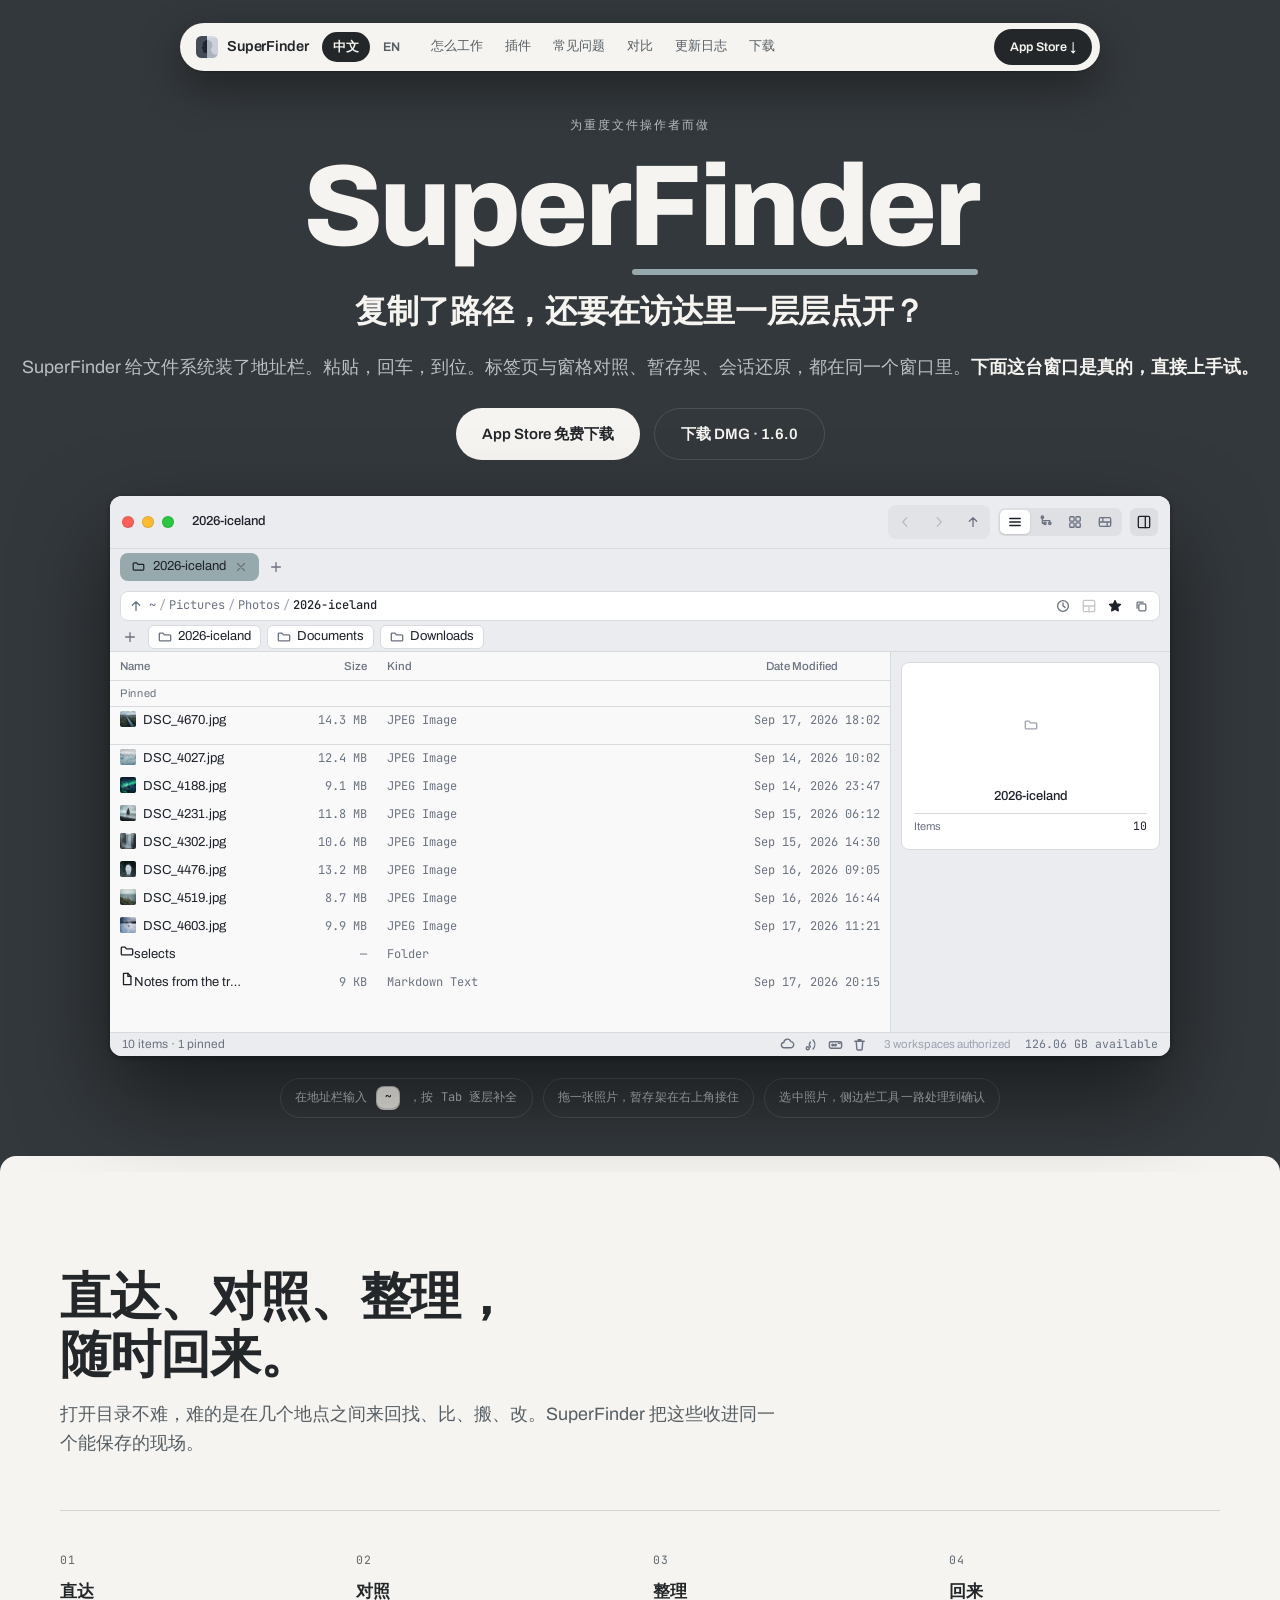
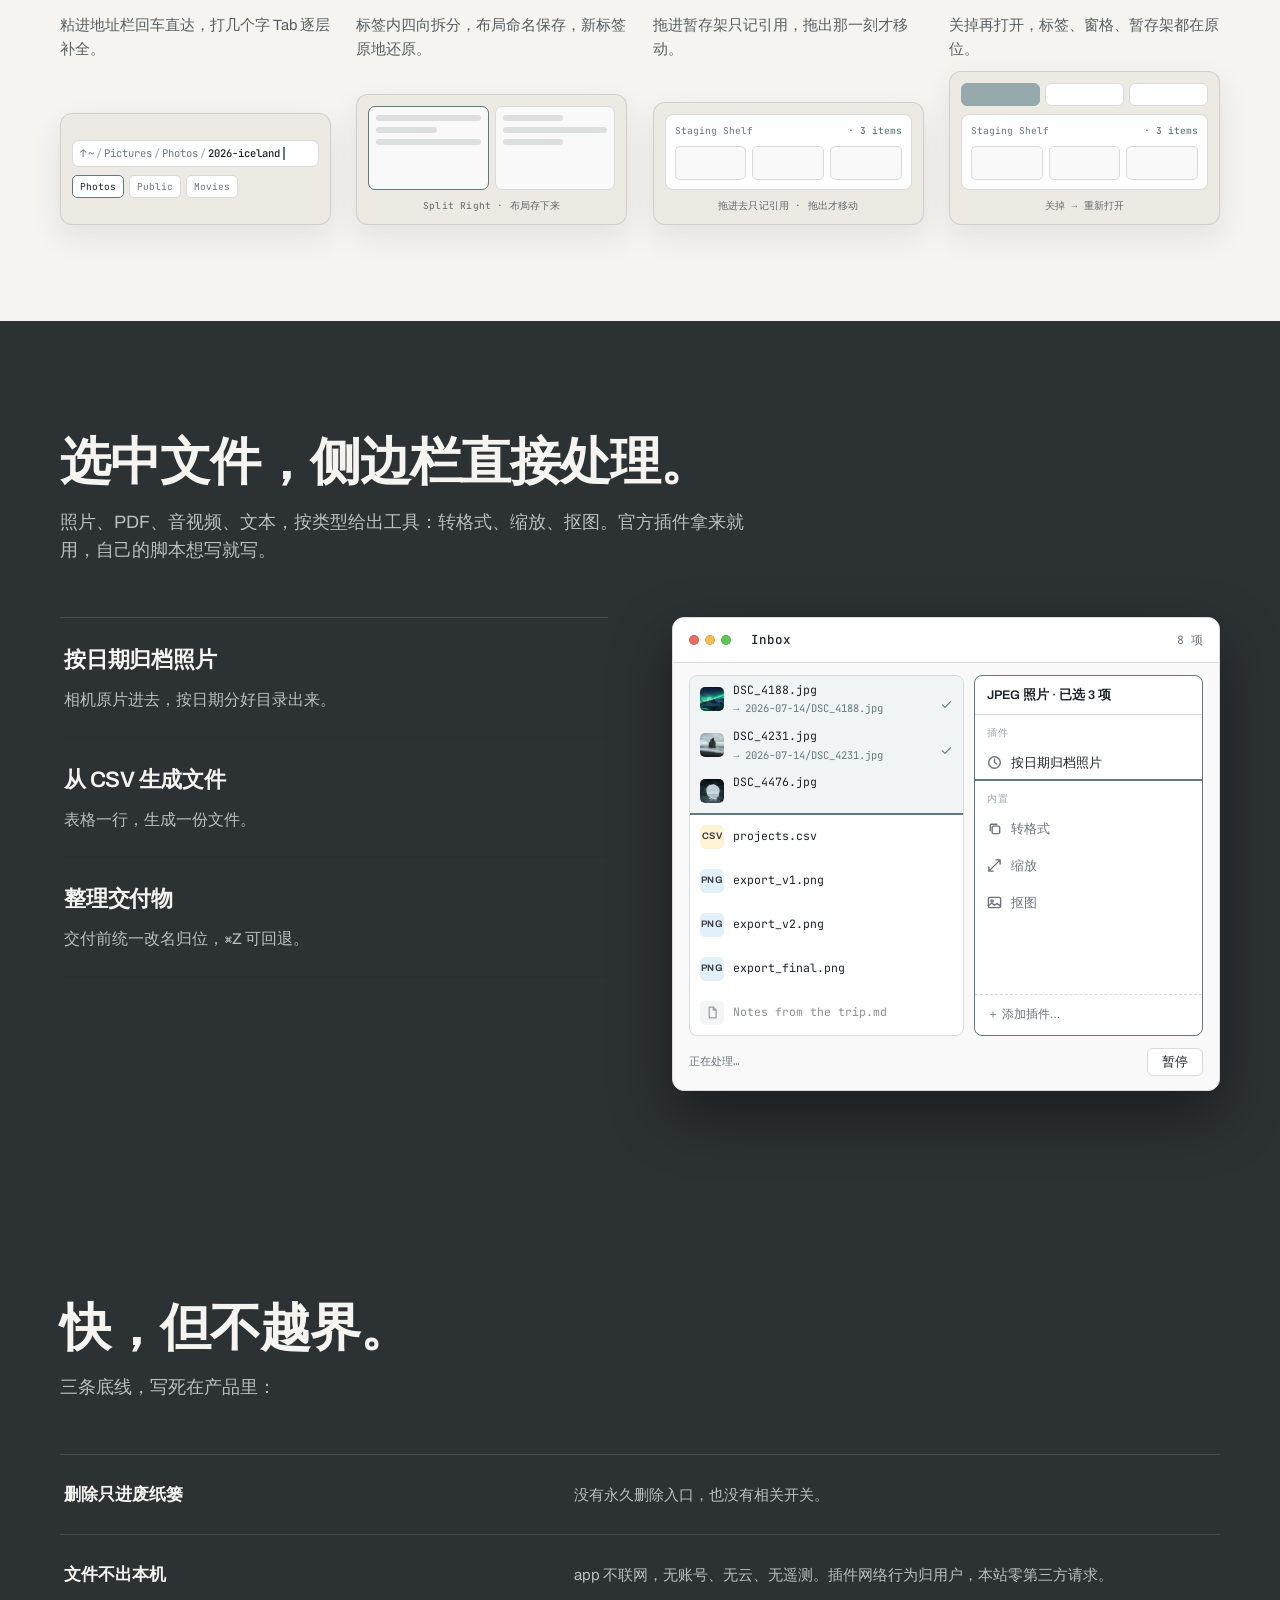
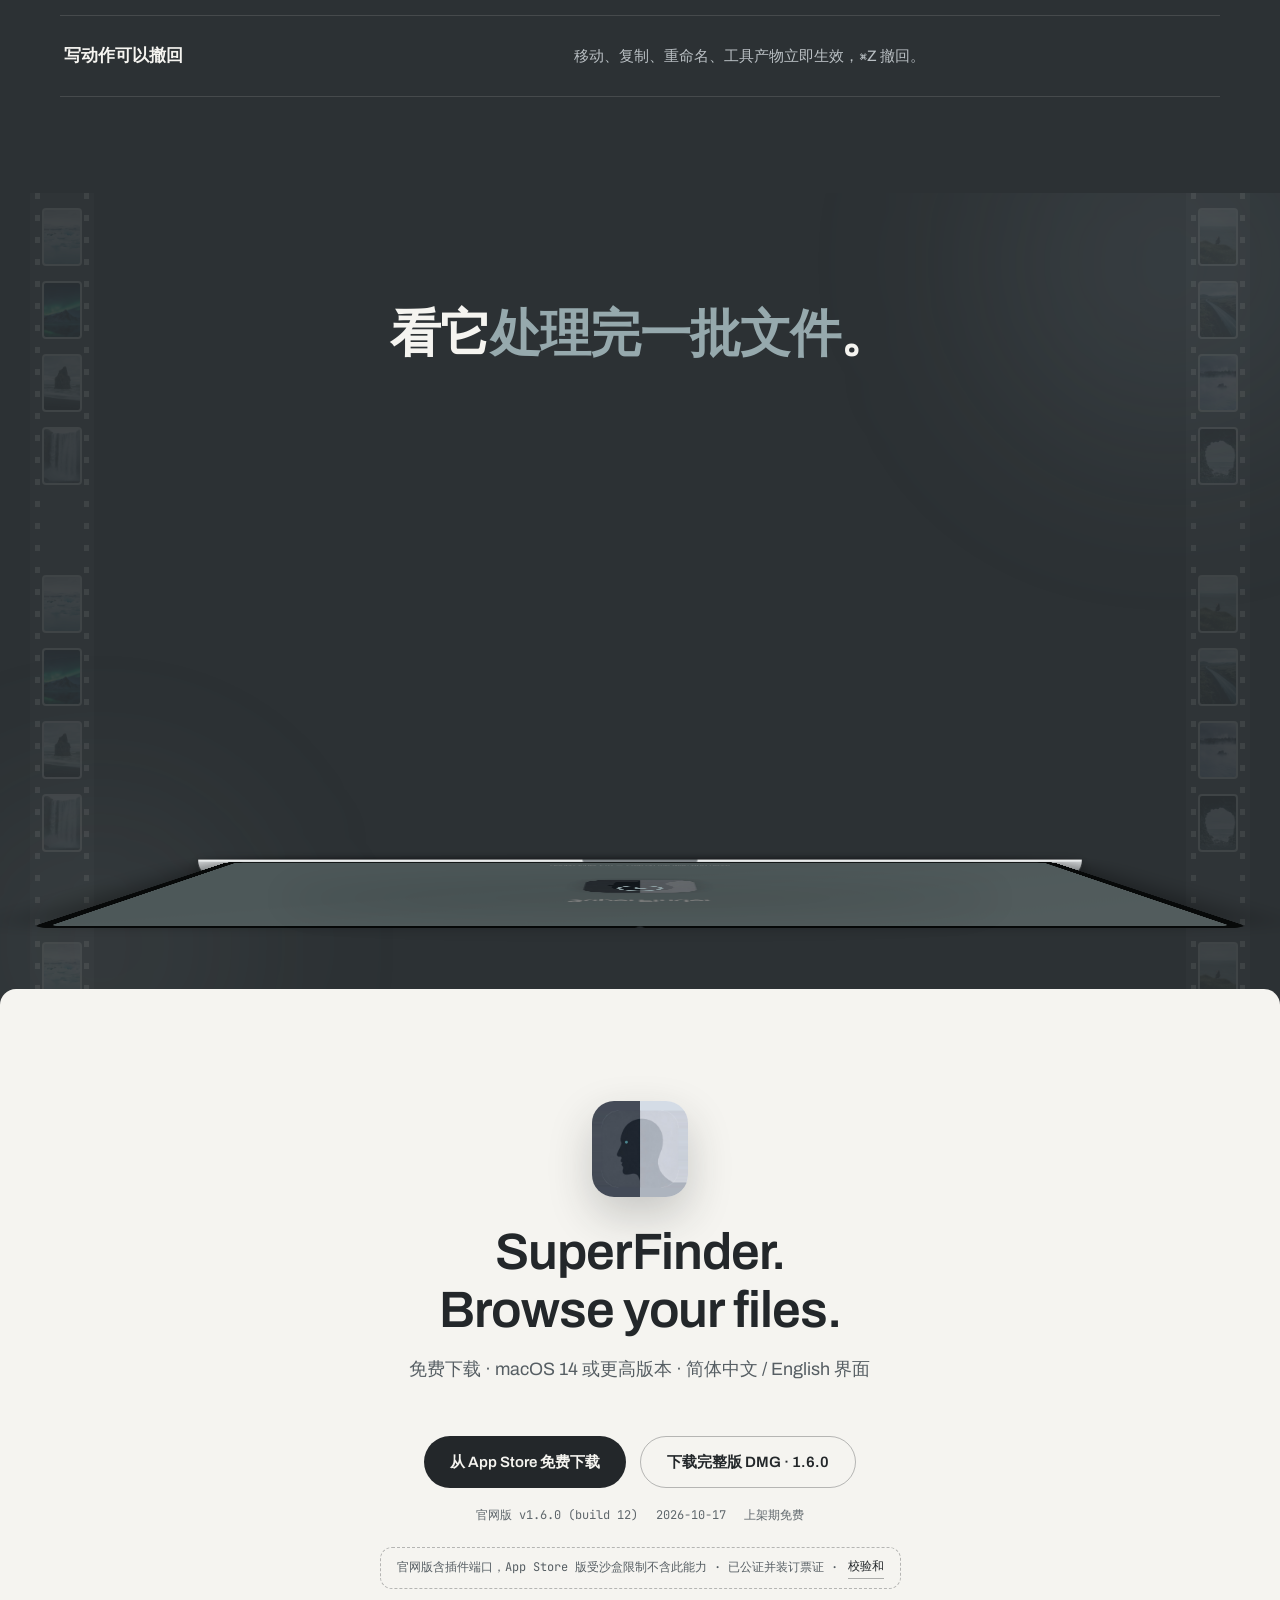
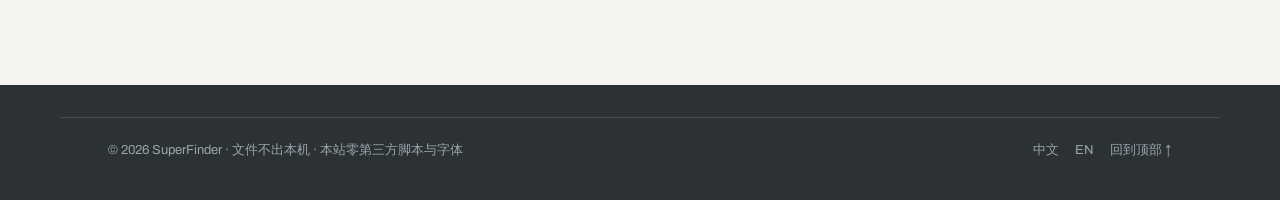
==== index.html @ 5b2d9c98 "官网首页极简改造：删元信息文案与 audience/workflow 冗余块，hero 首屏加下载按钮；FAQ/对比/更新日志独立成页" ====
<!DOCTYPE html>
<html lang="zh-CN">
<head>
<meta charset="UTF-8">
<meta name="viewport" content="width=device-width, initial-scale=1.0">
<title>SuperFinder · 给 macOS 的浏览器式文件工作台</title>
<meta name="description" content="SuperFinder 给 macOS 文件系统装上地址栏：粘贴路径直达，标签与窗格对照，暂存架只记引用，关掉再打开，工作现场原样回来。删除只进废纸篓，文件不出本机。">
<link rel="icon" type="image/png" href="./favicon.png">
<link rel="stylesheet" href="./assets/css/site.css">
<noscript><style>.rv{opacity:1 !important}</style></noscript>
<link rel="canonical" href="https://ichigoooo.github.io/superfinder-site/">
<link rel="alternate" hreflang="zh" href="https://ichigoooo.github.io/superfinder-site/">
<link rel="alternate" hreflang="en" href="https://ichigoooo.github.io/superfinder-site/en/">
<link rel="alternate" hreflang="x-default" href="https://ichigoooo.github.io/superfinder-site/">
<meta property="og:type" content="website">
<meta property="og:site_name" content="SuperFinder">
<meta property="og:url" content="https://ichigoooo.github.io/superfinder-site/">
<meta property="og:title" content="SuperFinder · 给 macOS 的浏览器式文件工作台">
<meta property="og:description" content="SuperFinder 给 macOS 文件系统装上地址栏：粘贴路径直达，标签与窗格对照，暂存架只记引用，关掉再打开，工作现场原样回来。删除只进废纸篓，文件不出本机。">
<meta property="og:locale" content="zh_CN">
<meta property="og:locale:alternate" content="en_US">
<meta property="og:image" content="https://ichigoooo.github.io/superfinder-site/assets/img/og-card.png">
<meta property="og:image:width" content="1200">
<meta property="og:image:height" content="630">
<meta name="twitter:card" content="summary_large_image">
</head>
<body data-assetbase="./">

<div class="topline">
  <nav class="capsule" aria-label="主导航">
    <a class="wordmark" href="#top"><img src="./assets/img/app-icon.png" alt="SuperFinder 首页"><span>SuperFinder</span></a>
    <div class="tabs" role="tablist">
      <a class="tab active" role="tab" aria-selected="true" href="./">中文</a>
      <a class="tab" role="tab" aria-selected="false" href="./en/">EN</a>
    </div>
    <div class="navlinks">
      <a href="#workflow">怎么工作</a>
      <a href="#plugins">插件</a>
      <a href="./faq/">常见问题</a>
      <a href="./compare/">对比</a>
      <a href="./changelog/">更新日志</a>
      <a href="#download">下载</a>
    </div>
    <a class="as-pill" href="https://apps.apple.com/cn/app/superfinder-pro/id6815762788?mt=12" target="_blank" rel="noopener">App Store ↓</a>
  </nav>
</div>

<!-- ======================= HERO: what it is + the real window ======================= -->
<header class="hero" id="top">
  <div class="hook">
    <p class="eyebrow rv" data-step="1">为重度文件操作者而做</p>
    <h1 class="hero-name rv">Super<span class="u">Finder</span></h1>
    <p class="hero-hook rv" data-step="1">复制了路径，还要在访达里一层层点开？</p>
    <p class="sub rv" data-step="2">SuperFinder 给文件系统装了地址栏。粘贴，回车，到位。标签页与窗格对照、暂存架、会话还原，都在同一个窗口里。<strong>下面这台窗口是真的，直接上手试。</strong></p>
    <div class="dl-actions hero-cta rv" data-step="3"><a class="btn btn-paper" href="https://apps.apple.com/cn/app/superfinder-pro/id6815762788?mt=12" target="_blank" rel="noopener">App Store 免费下载</a><a class="btn btn-ghost" href="./download/SuperFinder-1.6.0.dmg" download>下载 DMG · 1.6.0</a></div>
  </div>

  <div class="window-stage rv" data-step="2">
    <div class="appwin" id="appwin" aria-label="SuperFinder 可交互演示窗口">
      <!-- toolbar -->
      <div class="tb">
        <span class="lights" aria-hidden="true"><i class="light r"></i><i class="light y"></i><i class="light g"></i></span>
        <span class="win-title" id="wintitle">2026-iceland</span>
        <span class="tb-spacer"></span>
        <span class="tb-group">
          <button class="tbtn" id="btn-back" aria-label="Back"></button>
          <button class="tbtn" id="btn-fwd" aria-label="Forward"></button>
          <button class="tbtn" id="btn-up" aria-label="Go Up"></button>
        </span>
        <span class="seg" id="viewseg" role="tablist" aria-label="View mode">
          <button data-view="list" aria-label="Details"></button>
          <button data-view="hier" aria-label="Hierarchy"></button>
          <button data-view="icons" aria-label="Icons"></button>
          <button data-view="gallery" aria-label="Gallery"></button>
        </span>
        <button class="tbtn" id="btn-sidebar" aria-label="Toggle sidebar" aria-pressed="true"></button>
      </div>
      <div class="hr"></div>
      <!-- tab strip -->
      <div class="tabstrip" id="tabstrip"></div>
      <!-- address card -->
      <div class="addrcard" id="addrcard" tabindex="0" role="button" aria-label="地址栏">
        <span class="crumbs" id="crumbs"></span>
        <input class="addr-input" id="addrinput" type="text" autocomplete="off" spellcheck="false" aria-label="Type a path">
        <span class="addr-btns">
          <button class="abtn" id="abtn-clock" aria-label="History"></button>
          <button class="abtn" id="abtn-layout" aria-label="Save Current Layout"></button>
          <button class="abtn" id="abtn-star" aria-label="Bookmark this folder"></button>
          <button class="abtn" id="abtn-copy" aria-label="Copy Path"></button>
        </span>
        <div class="hintdrop" id="hintdrop"></div>
        <div class="histdrop" id="histdrop"></div>
      </div>
      <!-- bookmark bar -->
      <div class="bmkbar-app" id="bmkbar"></div>
      <div class="hr"></div>
      <!-- content: panes + sidebar dock -->
      <div class="paneswrap">
        <div class="panes" id="panes"></div>
        <aside class="sfsidebar" id="sfsidebar" aria-label="Sidebar">
          <div class="sb-scroll" id="sb-scroll"></div>
          <div class="sb-page" id="sb-page" style="display:none"></div>
        </aside>
        <button class="shelf-anchor" id="shelfanchor" aria-label="Staging shelf"><span id="shelfbadge" class="shelf-badge">0</span></button>
        <div class="shelf-card" id="shelfcard">
          <div class="shelf-head"><b>Staging Shelf</b><span class="cnt" id="shelfcnt">· 0 items</span><button class="clear" id="shelfcollapse" hidden>Collapse</button><button class="clear" id="shelfclear" disabled>Clear</button></div>
          <div class="shelf-body" id="shelfbody"></div>
          <div class="shelf-note">Files move only when dragged out</div>
        </div>
      </div>
      <!-- find panel -->
      <div class="findpanel" id="findpanel">
        <div class="fp-scope" id="fp-scope">Search in “2026-iceland”</div>
        <input id="findinput" type="text" placeholder="Type keywords, press Return to search">
        <button class="fp-go" id="findgo">Search</button>
      </div>
      <!-- status bar -->
      <div class="sbar">
        <span id="sb-left">9 items · 1 pinned</span>
        <span class="places" aria-hidden="true">
          <span class="picon" title="iCloud Drive"></span>
          <span class="picon" title="AirDrop"></span>
          <span class="picon" title="Macintosh HD"></span>
          <span class="picon" title="Trash"></span>
        </span>
        <span class="auth">3 workspaces authorized</span>
        <span class="avail">126.06 GB available</span>
      </div>
      <!-- save layout modal -->
      <div class="appmodal" id="layoutmodal">
        <div class="sheet">
          <div class="sheet-title">Save Current Layout</div>
          <p class="desc">Saves: split structure + pane ratios + each pane's folder + view mode (no history stacks).</p>
          <input id="layoutname" type="text" placeholder="Layout name (required)">
          <div class="row-btns">
            <button class="bb" id="layoutcancel">Cancel</button>
            <button class="bb primary" id="layoutsave" disabled>Save</button>
          </div>
        </div>
      </div>
      <div class="apptoast" id="apptoast"></div>
      <div class="autoplay" id="autoplay"><button>▶ 播放演示</button></div>
    </div>
  </div>

  <div class="tryhints rv" data-step="3">
    <button class="tryhint" data-act="addr">在地址栏输入 <span class="kbd">~</span>，按 Tab 逐层补全</button>
    <button class="tryhint" data-act="shelf">拖一张照片，暂存架在右上角接住</button>
    <button class="tryhint" data-act="sb">选中照片，侧边栏工具一路处理到确认</button>
  </div>
</header>

<main>
<!-- ======================= HOW IT WORKS: find · compare · process · return ======================= -->
<section class="slab" id="workflow">
  <div class="wrap slab-inner">
    <h2 class="rv">直达、对照、整理，<br>随时回来。</h2>
    <p class="lede rv" data-step="1">打开目录不难，难的是在几个地点之间来回找、比、搬、改。SuperFinder 把这些收进同一个能保存的现场。</p>

    <ol class="flow">
      <li class="flow-step rv" data-step="1">
        <span class="flow-n">01</span>
        <h3>直达</h3>
        <p>粘进地址栏回车直达，打几个字 Tab 逐层补全。</p>
        <div class="flow-plate">
          <div class="fp-addr"><span class="up">↑</span><span>~</span><span class="sep">/</span><span>Pictures</span><span class="sep">/</span><span>Photos</span><span class="sep">/</span><span class="last">2026-iceland</span><i class="fp-caret"></i></div>
          <div class="fp-hint"><span class="on">Photos</span><span>Public</span><span>Movies</span></div>
        </div>
      </li>
      <li class="flow-step rv" data-step="2">
        <span class="flow-n">02</span>
        <h3>对照</h3>
        <p>标签内四向拆分，布局命名保存，新标签原地还原。</p>
        <div class="flow-plate">
          <div class="fp-panes">
            <div class="fp-pane on"><i class="fp-line"></i><i class="fp-line sm"></i><i class="fp-line"></i></div>
            <div class="fp-pane"><i class="fp-line sm"></i><i class="fp-line"></i><i class="fp-line sm"></i></div>
          </div>
          <div class="fp-note">Split Right · 布局存下来</div>
        </div>
      </li>
      <li class="flow-step rv" data-step="3">
        <span class="flow-n">03</span>
        <h3>整理</h3>
        <p>拖进暂存架只记引用，拖出那一刻才移动。</p>
        <div class="flow-plate">
          <div class="fp-shelf">
            <div class="cap"><span>Staging Shelf</span><b>· 3 items</b></div>
            <div class="fp-stack"><i></i><i></i><i></i></div>
          </div>
          <div class="fp-note">拖进去只记引用 · 拖出才移动</div>
        </div>
      </li>
      <li class="flow-step rv" data-step="4">
        <span class="flow-n">04</span>
        <h3>回来</h3>
        <p>关掉再打开，标签、窗格、暂存架都在原位。</p>
        <div class="flow-plate">
          <div class="fp-tabs"><i class="on"></i><i></i><i></i></div>
          <div class="fp-shelf">
            <div class="cap"><span>Staging Shelf</span><b>· 3 items</b></div>
            <div class="fp-stack"><i></i><i></i><i></i></div>
          </div>
          <div class="fp-note">关掉 → 重新打开</div>
        </div>
      </li>
    </ol>
  </div>
</section>

<!-- ======================= TOOLS & PLUGINS ======================= -->
<section class="slab-dark" id="plugins">
  <div class="wrap slab-inner">
    <h2 class="rv">选中文件，侧边栏直接处理。</h2>
    <p class="lede rv" data-step="1">照片、PDF、音视频、文本，按类型给出工具：转格式、缩放、抠图。官方插件拿来就用，自己的脚本想写就写。</p>
    <div class="two-col">
      <div>
        <div class="beat">
          <div class="beat-row rv" data-step="1"><h3>按日期归档照片</h3><p>相机原片进去，按日期分好目录出来。</p></div>
          <div class="beat-row rv" data-step="2"><h3>从 CSV 生成文件</h3><p>表格一行，生成一份文件。</p></div>
          <div class="beat-row rv" data-step="3"><h3>整理交付物</h3><p>交付前统一改名归位，⌘Z 可回退。</p></div>
        </div>
      </div>
      <div class="sticky">
        <div class="rv" data-step="2">
          <div class="ffd" id="ffd" role="group" aria-label="插件侧边栏演示">
            <div class="ffd-titlebar">
              <span class="lights" aria-hidden="true"><i class="light r"></i><i class="light y"></i><i class="light g"></i></span>
              <b id="ffd-file">Inbox</b>
              <span class="cnt" id="ffd-cnt">8 项</span>
            </div>
            <div class="ffd-body">
              <div class="ffd-files" id="ffd-files" aria-label="文件列表，点击切换选中"></div>
              <aside class="ffd-side" id="ffd-side" aria-label="插件侧边栏"></aside>
            </div>
            <div class="ffd-foot">
              <span class="ffd-msg" id="ffd-msg"></span>
              <button class="ffd-btn" id="ffd-undo" hidden>⌘Z 撤回</button>
              <button class="ffd-btn primary" id="ffd-run">播放演示</button>
            </div>
            <noscript><div class="ffd-foot"><span class="ffd-msg">演示需要 JavaScript。目录里混放照片、CSV 与 PNG，点击文件，侧边栏按类型给出对应插件。</span></div></noscript>
          </div>
        </div>
      </div>
    </div>
  </div>
</section>

<!-- ======================= TRUST ======================= -->
<section class="slab-dark" id="trust">
  <div class="wrap slab-inner">
    <h2 class="rv">快，但不越界。</h2>
    <p class="lede rv" data-step="1">三条底线，写死在产品里：</p>
    <div class="facts">
      <div class="fact rv">
        <h3>删除只进废纸篓</h3>
        <p>没有永久删除入口，也没有相关开关。</p>
      </div>
      <div class="fact rv" data-step="1">
        <h3>文件不出本机</h3>
        <p>app 不联网，无账号、无云、无遥测。插件网络行为归用户，本站零第三方请求。</p>
      </div>
      <div class="fact rv" data-step="2">
        <h3>写动作可以撤回</h3>
        <p>移动、复制、重命名、工具产物立即生效，⌘Z 撤回。</p>
      </div>
    </div>
  </div>
</section>

<!-- ======================= SHOWCASE: scroll to open ======================= -->
<section class="slab-dark showcase" id="film">
  <div class="blob blob-tr" aria-hidden="true"></div>
  <div class="blob blob-bl" aria-hidden="true"></div>
  <div class="roll roll-l" aria-hidden="true"><div class="roll-track">
    <div class="rgroup"><span class="frame"><img src="./assets/img/photos/glacier-lagoon.jpg" alt="" loading="lazy"></span><span class="frame"><img src="./assets/img/photos/aurora.jpg" alt="" loading="lazy"></span><span class="frame"><img src="./assets/img/photos/black-beach.jpg" alt="" loading="lazy"></span><span class="frame"><img src="./assets/img/photos/waterfall.jpg" alt="" loading="lazy"></span></div>
    <div class="rgroup"><span class="frame"><img src="./assets/img/photos/glacier-lagoon.jpg" alt="" loading="lazy"></span><span class="frame"><img src="./assets/img/photos/aurora.jpg" alt="" loading="lazy"></span><span class="frame"><img src="./assets/img/photos/black-beach.jpg" alt="" loading="lazy"></span><span class="frame"><img src="./assets/img/photos/waterfall.jpg" alt="" loading="lazy"></span></div>
    <div class="rgroup"><span class="frame"><img src="./assets/img/photos/glacier-lagoon.jpg" alt="" loading="lazy"></span><span class="frame"><img src="./assets/img/photos/aurora.jpg" alt="" loading="lazy"></span><span class="frame"><img src="./assets/img/photos/black-beach.jpg" alt="" loading="lazy"></span><span class="frame"><img src="./assets/img/photos/waterfall.jpg" alt="" loading="lazy"></span></div>
    <div class="rgroup"><span class="frame"><img src="./assets/img/photos/glacier-lagoon.jpg" alt="" loading="lazy"></span><span class="frame"><img src="./assets/img/photos/aurora.jpg" alt="" loading="lazy"></span><span class="frame"><img src="./assets/img/photos/black-beach.jpg" alt="" loading="lazy"></span><span class="frame"><img src="./assets/img/photos/waterfall.jpg" alt="" loading="lazy"></span></div>
    <div class="rgroup"><span class="frame"><img src="./assets/img/photos/glacier-lagoon.jpg" alt="" loading="lazy"></span><span class="frame"><img src="./assets/img/photos/aurora.jpg" alt="" loading="lazy"></span><span class="frame"><img src="./assets/img/photos/black-beach.jpg" alt="" loading="lazy"></span><span class="frame"><img src="./assets/img/photos/waterfall.jpg" alt="" loading="lazy"></span></div>
    <div class="rgroup"><span class="frame"><img src="./assets/img/photos/glacier-lagoon.jpg" alt="" loading="lazy"></span><span class="frame"><img src="./assets/img/photos/aurora.jpg" alt="" loading="lazy"></span><span class="frame"><img src="./assets/img/photos/black-beach.jpg" alt="" loading="lazy"></span><span class="frame"><img src="./assets/img/photos/waterfall.jpg" alt="" loading="lazy"></span></div>
    <div class="rgroup"><span class="frame"><img src="./assets/img/photos/glacier-lagoon.jpg" alt="" loading="lazy"></span><span class="frame"><img src="./assets/img/photos/aurora.jpg" alt="" loading="lazy"></span><span class="frame"><img src="./assets/img/photos/black-beach.jpg" alt="" loading="lazy"></span><span class="frame"><img src="./assets/img/photos/waterfall.jpg" alt="" loading="lazy"></span></div>
    <div class="rgroup"><span class="frame"><img src="./assets/img/photos/glacier-lagoon.jpg" alt="" loading="lazy"></span><span class="frame"><img src="./assets/img/photos/aurora.jpg" alt="" loading="lazy"></span><span class="frame"><img src="./assets/img/photos/black-beach.jpg" alt="" loading="lazy"></span><span class="frame"><img src="./assets/img/photos/waterfall.jpg" alt="" loading="lazy"></span></div>
  </div></div>
  <div class="roll roll-r" aria-hidden="true"><div class="roll-track">
    <div class="rgroup"><span class="frame"><img src="./assets/img/photos/puffin.jpg" alt="" loading="lazy"></span><span class="frame"><img src="./assets/img/photos/ring-road.jpg" alt="" loading="lazy"></span><span class="frame"><img src="./assets/img/photos/blue-lagoon.jpg" alt="" loading="lazy"></span><span class="frame"><img src="./assets/img/photos/basalt-cave.jpg" alt="" loading="lazy"></span></div>
    <div class="rgroup"><span class="frame"><img src="./assets/img/photos/puffin.jpg" alt="" loading="lazy"></span><span class="frame"><img src="./assets/img/photos/ring-road.jpg" alt="" loading="lazy"></span><span class="frame"><img src="./assets/img/photos/blue-lagoon.jpg" alt="" loading="lazy"></span><span class="frame"><img src="./assets/img/photos/basalt-cave.jpg" alt="" loading="lazy"></span></div>
    <div class="rgroup"><span class="frame"><img src="./assets/img/photos/puffin.jpg" alt="" loading="lazy"></span><span class="frame"><img src="./assets/img/photos/ring-road.jpg" alt="" loading="lazy"></span><span class="frame"><img src="./assets/img/photos/blue-lagoon.jpg" alt="" loading="lazy"></span><span class="frame"><img src="./assets/img/photos/basalt-cave.jpg" alt="" loading="lazy"></span></div>
    <div class="rgroup"><span class="frame"><img src="./assets/img/photos/puffin.jpg" alt="" loading="lazy"></span><span class="frame"><img src="./assets/img/photos/ring-road.jpg" alt="" loading="lazy"></span><span class="frame"><img src="./assets/img/photos/blue-lagoon.jpg" alt="" loading="lazy"></span><span class="frame"><img src="./assets/img/photos/basalt-cave.jpg" alt="" loading="lazy"></span></div>
    <div class="rgroup"><span class="frame"><img src="./assets/img/photos/puffin.jpg" alt="" loading="lazy"></span><span class="frame"><img src="./assets/img/photos/ring-road.jpg" alt="" loading="lazy"></span><span class="frame"><img src="./assets/img/photos/blue-lagoon.jpg" alt="" loading="lazy"></span><span class="frame"><img src="./assets/img/photos/basalt-cave.jpg" alt="" loading="lazy"></span></div>
    <div class="rgroup"><span class="frame"><img src="./assets/img/photos/puffin.jpg" alt="" loading="lazy"></span><span class="frame"><img src="./assets/img/photos/ring-road.jpg" alt="" loading="lazy"></span><span class="frame"><img src="./assets/img/photos/blue-lagoon.jpg" alt="" loading="lazy"></span><span class="frame"><img src="./assets/img/photos/basalt-cave.jpg" alt="" loading="lazy"></span></div>
    <div class="rgroup"><span class="frame"><img src="./assets/img/photos/puffin.jpg" alt="" loading="lazy"></span><span class="frame"><img src="./assets/img/photos/ring-road.jpg" alt="" loading="lazy"></span><span class="frame"><img src="./assets/img/photos/blue-lagoon.jpg" alt="" loading="lazy"></span><span class="frame"><img src="./assets/img/photos/basalt-cave.jpg" alt="" loading="lazy"></span></div>
    <div class="rgroup"><span class="frame"><img src="./assets/img/photos/puffin.jpg" alt="" loading="lazy"></span><span class="frame"><img src="./assets/img/photos/ring-road.jpg" alt="" loading="lazy"></span><span class="frame"><img src="./assets/img/photos/blue-lagoon.jpg" alt="" loading="lazy"></span><span class="frame"><img src="./assets/img/photos/basalt-cave.jpg" alt="" loading="lazy"></span></div>
  </div></div>

  <div class="wrap slab-inner">
    <div class="sc-head">
      <h2 class="rv" data-step="1">看它<span class="sc-accent">处理完一批文件</span>。</h2>
    </div>

    <div class="mb-zone" id="mbzone">
      <div class="mb-stage" id="mbstage">
        <div class="mb-persp">
          <div class="mb-3d">
            <div class="mb-lid" id="mblid">
              <div class="mb-face">
                <video id="mbvideo" muted playsinline loop preload="auto" poster="./assets/img/promo-cover.png" aria-label="SuperFinder 宣传片（中文旁白，1 分 12 秒）">
                  <source src="./assets/video/promo-zh.mp4" type="video/mp4">
                  <track kind="captions" src="./assets/video/promo-zh.vtt" srclang="zh" label="中文" default>
                </video>
                <i class="mb-sheen" aria-hidden="true"></i>
                <div class="mb-idle" id="mbidle">
                  <svg viewBox="0 0 16 16" fill="none" stroke="currentColor" stroke-width="1.2" aria-hidden="true"><circle cx="8" cy="8" r="6.6"/><path d="M6.4 5.4l4.4 2.6-4.4 2.6V5.4z" fill="currentColor" stroke="none"/></svg>
                </div>
                <button class="sc-mute mb-mute" id="mbmute" aria-pressed="false">
                  <span class="lbl">取消静音</span>
                  <svg class="ic-vx" viewBox="0 0 16 16" fill="none" stroke="currentColor" stroke-width="1.5" stroke-linecap="round" stroke-linejoin="round" aria-hidden="true"><path d="M2.5 6.2v3.6h2.6L8.8 13V3L5.1 6.2H2.5z"/><path d="M10.8 6l4 4M14.8 6l-4 4"/></svg>
                  <svg class="ic-vol" viewBox="0 0 16 16" fill="none" stroke="currentColor" stroke-width="1.5" stroke-linecap="round" stroke-linejoin="round" aria-hidden="true"><path d="M2.5 6.2v3.6h2.6L8.8 13V3L5.1 6.2H2.5z"/><path d="M10.8 5.6a3.4 3.4 0 010 4.8M12.6 3.8a6 6 0 010 8.4"/></svg>
                </button>
              </div>
              <span class="mb-cam" aria-hidden="true"></span>
            </div>
            <div class="mb-base" aria-hidden="true"><span class="mb-notch"></span></div>
          </div>
        </div>
        <div class="mb-shadow" id="mbshadow" aria-hidden="true"></div>
      </div>
    </div>

  </div>
  <noscript>
    <style>.showcase .mb-zone { display: none; }</style>
    <div class="wrap" style="padding-bottom: clamp(52px, 8vw, 96px);">
      <div class="film">
        <video controls preload="none" playsinline poster="./assets/img/promo-cover.png">
          <source src="./assets/video/promo-zh.mp4" type="video/mp4">
          <track kind="captions" src="./assets/video/promo-zh.vtt" srclang="zh" label="中文" default>
        </video>
      </div>
    </div>
  </noscript>
</section>

<!-- ======================= DOWNLOAD ======================= -->
<section class="slab dl" id="download">
  <div class="wrap slab-inner">
    <img class="dl-icon rv" src="./assets/img/app-icon.png" width="96" height="96" alt="SuperFinder 应用图标">
    <h2 class="rv" data-step="1" lang="en">SuperFinder.<br>Browse your files.</h2>
    <p class="lede rv" data-step="2">免费下载 · macOS 14 或更高版本 · 简体中文 / English 界面</p>
    <div class="dl-actions rv" data-step="3">
      <a class="btn btn-ink" href="https://apps.apple.com/cn/app/superfinder-pro/id6815762788?mt=12" target="_blank" rel="noopener">
        从 App Store 免费下载
      </a>
      <a class="btn btn-ghost on-paper" href="./download/SuperFinder-1.6.0.dmg" download>下载完整版 DMG · 1.6.0</a>
    </div>
    <div class="dl-meta rv" data-step="4">
      <span>官网版 v1.6.0 (build 12)</span><span>2026-10-17</span><span>上架期免费</span>
    </div>
    <div class="rv" data-step="5">
      <p class="dl-flag" id="dl-flag">官网版含插件端口，App Store 版受沙盒限制不含此能力 · 已公证并装订票证 · <a href="./download/SuperFinder-1.6.0.dmg.sha256">校验和</a></p>
    </div>
  </div>
</section>
</main>

<footer>
  <div class="wrap foot-row">
    <span>© 2026 SuperFinder <span class="foot-dot">·</span> 文件不出本机 <span class="foot-dot">·</span> 本站零第三方脚本与字体</span>
    <span class="foot-links">
      <a href="./">中文</a>
      <a href="./en/">EN</a>
      <a href="#top">回到顶部 ↑</a>
    </span>
  </div>
</footer>

<div class="ctxmenu" id="ctxmenu"></div>
<script type="application/ld+json">
{
  "@context": "https://schema.org",
  "@graph": [
    {
      "@type": "Organization",
      "@id": "https://ichigoooo.github.io/superfinder-site/#org",
      "name": "SuperFinder",
      "url": "https://ichigoooo.github.io/superfinder-site/",
      "logo": "https://ichigoooo.github.io/superfinder-site/assets/img/app-icon.png",
      "sameAs": [
        "https://apps.apple.com/cn/app/superfinder-pro/id6815762788",
        "https://github.com/ichigoooo/superfinder-site"
      ]
    },
    {
      "@type": "SoftwareApplication",
      "name": "SuperFinder",
      "operatingSystem": "macOS 14+",
      "applicationCategory": "UtilitiesApplication",
      "inLanguage": ["zh-CN", "en"],
      "description": "给 macOS 文件系统装上地址栏的浏览器式文件工作台：粘贴路径直达，标签与窗格对照，暂存架只记引用，会话现场还原。删除只进废纸篓，文件不出本机。",
      "featureList": [
        "地址栏粘贴路径直达，Tab 逐层补全",
        "标签页与四向窗格拆分",
        "命名布局保存与还原",
        "引用式暂存架",
        "批量重命名实时预览",
        "类型化插件工具区",
        "会话现场还原",
        "删除只进废纸篓"
      ],
      "screenshot": "https://ichigoooo.github.io/superfinder-site/assets/img/promo-cover.png",
      "softwareVersion": "1.6.0",
      "offers": { "@type": "Offer", "price": "0", "priceCurrency": "CNY" },
      "author": { "@id": "https://ichigoooo.github.io/superfinder-site/#org" }
    },
    {
      "@type": "VideoObject",
      "name": "SuperFinder 官网宣传片（中文旁白，1 分 12 秒）",
      "description": "看 SuperFinder 处理完一批文件：直达、对照、整理、回来。",
      "thumbnailUrl": "https://ichigoooo.github.io/superfinder-site/assets/img/promo-cover.png",
      "uploadDate": "2026-10-06",
      "duration": "PT1M12S",
      "contentUrl": "https://ichigoooo.github.io/superfinder-site/assets/video/promo-zh.mp4",
      "inLanguage": "zh-CN"
    }
  ]
}
</script>
<script src="./assets/js/site.js" defer></script>
</body>
</html>
---- assets/css/site.css ----
/* ============================================================
   SuperFinder — The File Field · v2 (content rework: promo spine)
   Cold-gray field · paper capsule chrome · the app itself, playable
   ============================================================ */

@font-face {
  font-family: "Archivo";
  src: url("../fonts/archivo-var.woff2") format("woff2-variations");
  font-weight: 100 900;
  font-style: normal;
  font-display: swap;
}
@font-face {
  font-family: "JetBrains Mono";
  src: url("../fonts/jetbrains-mono-var.woff2") format("woff2-variations");
  font-weight: 100 800;
  font-style: normal;
  font-display: swap;
}

:root {
  --field: #33383c;
  --field-2: #2c3134;
  --field-3: #3d4348;
  --paper: #f5f4f0;
  --panel: #eceae3;
  --ink: #23272a;
  --ink-2: #565e63;
  --ink-3: #5f676c;        /* ≥4.5:1 on paper */
  --paper-2: #b9bfc3;
  --paper-3: #9aa4ab;      /* ≥4.5:1 on field */
  --sage: #96a9ad;
  --sage-ink: #1e2729;
  --sage-deep: #5f7a80;    /* app token: focus ring / emphasis */
  --sage-dim: rgba(150, 169, 173, .38);
  --hair-d: rgba(245, 244, 240, .13);
  --hair-l: rgba(35, 39, 42, .14);
  /* app chrome tokens (ui-truth-report) */
  --base: #ebecf0;
  --content: #f9f9f9;
  --chip: #ffffff;
  --hair-app: #d8dbde;
  --text-1: #1d2129;
  --text-2: #6b7280;
  --text-3: #9ca3af;
  --hover6: rgba(0, 0, 0, .06);
  --press12: rgba(0, 0, 0, .12);
  --red: #d70015;
  --sans: "Archivo", "PingFang SC", "Hiragino Sans GB", "Microsoft YaHei", -apple-system, sans-serif;
  --mono: "JetBrains Mono", ui-monospace, "SF Mono", Menlo, monospace;
  --step: cubic-bezier(.3, 1.35, .45, 1);
  --ease-out: cubic-bezier(.25, 1, .35, 1);
  --r-panel: 16px;
  --sbw: 280px;
  --shadow-float: 0 1px 2px rgba(0,0,0,.25), 0 16px 44px rgba(0,0,0,.38);
  --shadow-menu: 0 4px 10px rgba(0,0,0,.08), 0 16px 40px rgba(0,0,0,.18);
}

* { margin: 0; padding: 0; box-sizing: border-box; }
html { scroll-behavior: auto; scrollbar-color: var(--field-3) var(--field-2); }
body {
  font-family: var(--sans);
  font-weight: 400;
  background: var(--field);
  color: var(--ink);
  line-height: 1.6;
  -webkit-font-smoothing: antialiased;
}
::selection { background: var(--sage); color: var(--sage-ink); }
:focus-visible { outline: 2px solid var(--sage); outline-offset: 2px; border-radius: 4px; }
img { display: block; max-width: 100%; }
a { color: inherit; text-decoration: none; }
button { font: inherit; color: inherit; background: none; border: 0; cursor: pointer; }
::-webkit-scrollbar { width: 12px; height: 12px; }
::-webkit-scrollbar-track { background: var(--field-2); }
::-webkit-scrollbar-thumb { background: var(--field-3); border-radius: 8px; border: 3px solid var(--field-2); }
::-webkit-scrollbar-thumb:hover { background: var(--sage); }

.mono { font-family: var(--mono); }
.wrap { max-width: 1160px; margin: 0 auto; padding: 0 clamp(20px, 4vw, 48px); }

/* ============ site capsule (site nav floats above the window) ============ */

.topline { position: relative; z-index: 30; display: flex; justify-content: center; padding: clamp(14px, 2.5vh, 24px) 16px 0; }
.capsule {
  width: min(920px, 100%);
  min-height: 48px;
  background: var(--paper);
  border-radius: 999px;
  box-shadow: var(--shadow-float);
  display: flex; align-items: center; gap: 6px;
  padding: 6px 8px 6px 16px;
}
.wordmark { display: flex; align-items: center; gap: 9px; font-weight: 600; font-size: 14.5px; letter-spacing: -0.01em; margin-right: 8px; }
.wordmark img { width: 22px; height: 22px; border-radius: 5.5px; }
.tabs { display: flex; gap: 2px; }
.tab { font-size: 12.5px; font-weight: 600; padding: 5px 11px; border-radius: 999px; color: var(--ink-2); transition: color .12s var(--step), background .12s var(--step); }
.tab:hover { color: var(--ink); background: var(--hover6); }
.tab.active { background: var(--ink); color: var(--paper); }
.navlinks { display: flex; gap: 2px; margin-left: 4px; }
.navlinks a { font-size: 13px; color: var(--ink-2); padding: 6px 10px; border-radius: 999px; transition: color .12s, background .12s; }
.navlinks a:hover { color: var(--ink); background: var(--hover6); }
.as-pill {
  margin-left: auto;
  display: inline-flex; align-items: center; gap: 7px;
  background: var(--ink); color: var(--paper);
  font-size: 12.5px; font-weight: 600;
  padding: 8px 16px; border-radius: 999px;
  transition: transform .16s var(--step), background .12s;
}
.as-pill:hover { background: #101315; }
.as-pill:active { transform: scale(.95); }

/* ============ hero: hook + window ============ */

.hero { position: relative; padding: clamp(28px, 5vh, 56px) 16px clamp(40px, 6vh, 72px); overflow: clip; }
.hook { text-align: center; margin-bottom: clamp(24px, 4vh, 44px); }
.hero-name {
  font-size: clamp(3.4rem, 10vw, 7.2rem);
  font-weight: 800;
  letter-spacing: -0.03em;
  line-height: 1;
  color: var(--paper);
}
.hero-name .u { position: relative; white-space: nowrap; }
.hero-name .u::after {
  content: ""; position: absolute; left: 1%; right: 0%; bottom: -6px; height: 6px;
  background: var(--sage); border-radius: 3px;
}
.hero-hook {
  margin-top: 22px;
  font-size: clamp(1.3rem, 2.8vw, 2rem);
  font-weight: 600;
  letter-spacing: -0.01em;
  color: var(--paper);
}
.hook p.sub { margin-top: 16px; color: var(--paper-2); font-size: clamp(.98rem, 1.4vw, 1.12rem); }
.hook p.sub strong { color: var(--paper); font-weight: 600; }
.hook p.eyebrow { margin: 0 0 14px; font-family: var(--mono); font-size: 12px; letter-spacing: .16em; color: var(--paper-2); }

.window-stage { display: flex; justify-content: center; position: relative; z-index: 5; }

/* try-hints */
.tryhints { display: flex; justify-content: center; flex-wrap: wrap; gap: 10px; margin-top: 22px; }
.tryhint {
  display: inline-flex; align-items: center; gap: 9px;
  font-family: var(--mono); font-size: 12px; letter-spacing: .01em;
  color: var(--paper-2);
  border: 1px solid var(--hair-d);
  padding: 7px 14px; border-radius: 999px;
  transition: color .12s, border-color .12s, background .12s;
}
.tryhint:hover { color: var(--paper); border-color: var(--sage-dim); background: rgba(245,244,240,.05); }
.tryhint .kbd { min-width: 24px; height: 24px; padding: 0 7px; font-size: 11px; }

/* ============================================================
   THE APP WINDOW (truth: ui-truth-report.md)
   ============================================================ */

.appwin {
  width: min(1060px, 100%);
  height: 560px;
  background: var(--base);
  border-radius: 12px;
  box-shadow: 0 2px 6px rgba(0,0,0,.3), 0 40px 90px rgba(0,0,0,.5);
  display: flex; flex-direction: column;
  overflow: hidden;
  position: relative;
  text-align: left;
  color: var(--text-1);
  user-select: none;
}

.appwin svg:not([width]) { width: 14px; height: 14px; }
.appwin img { -webkit-user-drag: none; }

/* toolbar */
.tb { height: 52px; background: var(--base); display: flex; align-items: center; padding: 0 12px; gap: 8px; flex: none; }
.lights { display: flex; gap: 8px; margin-right: 10px; }
.light { width: 12px; height: 12px; border-radius: 50%; border: 1px solid rgba(0,0,0,.12); }
.light.r { background: #ff5f57; } .light.y { background: #febc2e; } .light.g { background: #28c840; }
.win-title { font-size: 13px; font-weight: 500; color: var(--text-1); max-width: 260px; white-space: nowrap; overflow: hidden; text-overflow: ellipsis; }
.tb-spacer { flex: 1; }
.tb-group { display: flex; align-items: center; gap: 6px; background: rgba(0,0,0,.04); border-radius: 8px; padding: 3px; }
.tbtn {
  width: 28px; height: 28px; border-radius: 6px;
  display: grid; place-items: center;
  color: var(--text-2);
  transition: background .12s;
}
.tbtn:hover:not(:disabled) { background: var(--hover6); color: var(--text-1); }
.tbtn:active:not(:disabled) { background: var(--press12); }
.tbtn:disabled { opacity: .35; cursor: default; }
.tbtn svg { width: 15px; height: 15px; }
.seg { display: flex; background: rgba(0,0,0,.05); border-radius: 7px; padding: 2px; }
.seg button {
  width: 30px; height: 24px; border-radius: 5px;
  display: grid; place-items: center;
  color: var(--text-2);
  transition: background .12s, color .12s;
}
.seg button:hover { color: var(--text-1); }
.seg button.on { background: var(--chip); color: var(--text-1); box-shadow: 0 1px 2px rgba(0,0,0,.14); }
.seg button svg { width: 14px; height: 14px; }
.tbtn.on { background: var(--hover6); color: var(--text-1); }

.hr { height: 1px; background: var(--hair-app); flex: none; }

/* tab strip */
.tabstrip {
  height: 36px; background: var(--base);
  display: flex; align-items: center; gap: 4px;
  padding: 0 10px; flex: none;
  overflow-x: auto; scrollbar-width: none;
}
.tabstrip::-webkit-scrollbar { display: none; }
.tpill {
  height: 28px; flex: none;
  display: flex; align-items: center; gap: 7px;
  background: var(--chip);
  border-radius: 8px;
  padding: 0 10px;
  max-width: 200px; min-width: 104px;
  font-size: 13px; color: var(--text-1);
  transition: background .125s var(--ease-out);
  position: relative;
}
.tpill:hover { background: rgba(0,0,0,.06); }
.tpill.on, .tpill.on:hover { background: var(--sage); }
.tpill.on .t-close, .tpill:hover .t-close { opacity: 1; }
.tpill .t-ico { display: grid; place-items: center; }
.tpill .t-ico svg { width: 13px; height: 13px; }
.tpill img, .tpill .t-ico { width: 16px; height: 16px; flex: none; border-radius: 3px; }
.tpill .t-name { white-space: nowrap; overflow: hidden; text-overflow: ellipsis; flex: 1; min-width: 0; }
.t-close {
  width: 16px; height: 16px; border-radius: 4px; flex: none;
  display: grid; place-items: center;
  color: var(--text-2); opacity: 0;
  transition: background .12s, opacity .12s;
}
.t-close:hover { background: rgba(0,0,0,.1); color: var(--text-1); }
.t-close svg { width: 9px; height: 9px; }
.tplus { width: 26px; height: 28px; border-radius: 7px; display: grid; place-items: center; color: var(--text-2); flex: none; transition: background .12s; }
.tplus:hover { background: var(--hover6); color: var(--text-1); }
.tplus svg { width: 13px; height: 13px; }

/* address bar */
.addrcard {
  margin: 6px 10px 0;
  height: 30px; flex: none;
  background: var(--chip);
  border: 1px solid var(--hair-app);
  border-radius: 8px;
  display: flex; align-items: center;
  padding: 0 6px 0 4px;
  gap: 2px;
  position: relative;
  transition: border-color .12s;
}
.addrcard.editing { border-color: var(--sage-deep); }
.up-btn { width: 22px; height: 24px; border-radius: 6px; display: grid; place-items: center; color: var(--sage-deep); flex: none; transition: background .12s; }
.up-btn:hover:not(:disabled) { background: var(--hover6); }
.up-btn:disabled { opacity: .35; cursor: default; }
.up-btn svg { width: 13px; height: 13px; }
.crumbs { display: flex; align-items: center; min-width: 0; flex: 1; height: 100%; }
.crumb {
  font-family: var(--mono); font-size: 12px;
  color: var(--text-2);
  padding: 3px 2px; border-radius: 5px;
  white-space: nowrap;
  transition: background .12s, color .12s;
}
.crumb:hover { background: var(--hover6); color: var(--text-1); }
.crumb.last { color: var(--text-1); font-weight: 500; }
.csep { font-family: var(--mono); font-size: 12px; color: var(--text-3); padding: 0 1px; }
.addr-input {
  flex: 1; height: 100%; border: 0; background: transparent;
  font-family: var(--mono); font-size: 12px; color: var(--text-1);
  padding: 0 4px; display: none;
}
.addr-input:focus { outline: none; }
.addrcard.editing .addr-input { display: block; }
.addrcard.editing .crumbs, .addrcard.editing .up-btn { display: none; }
.addr-btns { display: flex; align-items: center; gap: 2px; flex: none; }
.abtn {
  width: 24px; height: 24px; border-radius: 6px;
  display: grid; place-items: center;
  color: var(--text-2);
  transition: background .12s, color .12s;
}
.abtn:hover:not(:disabled) { background: var(--hover6); color: var(--text-1); }
.abtn:active:not(:disabled) { background: var(--press12); }
.abtn:disabled { opacity: .4; cursor: default; }
.abtn svg { width: 13px; height: 13px; }
.abtn.marked { color: var(--text-1); }
.abtn.marked svg { fill: var(--text-1); }

/* hint dropdown — same width as card */
.hintdrop {
  position: absolute;
  top: calc(100% + 4px); left: -1px; right: -1px;
  background: var(--chip);
  border: 1px solid var(--hair-app);
  border-radius: 8px;
  box-shadow: var(--shadow-menu);
  display: none;
  z-index: 60;
  padding: 6px;
  max-height: 240px; overflow-y: auto;
}
.hintdrop.open { display: block; }
.hint-cols { display: grid; grid-template-columns: repeat(auto-fill, minmax(140px, 1fr)); gap: 0 8px; }
.hitem {
  display: flex; align-items: center; gap: 8px;
  height: 26px; padding: 0 8px;
  border-radius: 6px;
  font-family: var(--mono); font-size: 12px; color: var(--text-1);
  cursor: default; white-space: nowrap; overflow: hidden;
}
.hitem svg { width: 13px; height: 13px; color: var(--text-2); flex: none; }
.hitem.sel { background: var(--hover6); }
.hint-sep { height: 1px; background: var(--hair-app); margin: 5px 2px; }
.hint-empty { font-family: var(--mono); font-size: 12px; color: var(--text-3); padding: 8px 10px; }

/* history dropdown */
.histdrop {
  position: absolute; top: calc(100% + 4px); right: -1px;
  width: 300px;
  background: var(--chip); border: 1px solid var(--hair-app);
  border-radius: 8px; box-shadow: var(--shadow-menu);
  display: none; z-index: 60; padding: 6px;
  max-height: 260px; overflow-y: auto;
}
.histdrop.open { display: block; }
.hist-head { font-size: 11.5px; color: var(--text-2); padding: 4px 8px 6px; }
.hist-item { display: flex; gap: 8px; align-items: center; padding: 6px 8px; border-radius: 6px; font-family: var(--mono); font-size: 12px; color: var(--text-2); }
.hist-item:hover { background: var(--hover6); color: var(--text-1); }

/* bookmark bar */
.bmkbar-app {
  height: 28px; flex: none;
  margin-top: 2px;
  display: flex; align-items: center; gap: 6px;
  padding: 0 8px;
  overflow-x: auto; scrollbar-width: none;
}
.bmkbar-app::-webkit-scrollbar { display: none; }
.bmk-new { width: 24px; height: 22px; border-radius: 6px; display: grid; place-items: center; color: var(--text-2); flex: none; }
.bmk-new:hover { background: var(--hover6); color: var(--text-1); }
.bmk-new svg { width: 13px; height: 13px; }
.bchip {
  height: 24px; flex: none;
  display: inline-flex; align-items: center; gap: 6px;
  background: var(--chip);
  border: 1px solid var(--hair-app);
  border-radius: 6px;
  padding: 0 9px;
  font-size: 13px; color: var(--text-1);
  transition: background .12s;
}
.bchip:hover { background: var(--hover6); }
.bchip svg, .bchip img { width: 14px; height: 14px; color: var(--text-2); }

/* ============ panes ============ */

.paneswrap { flex: 1; position: relative; display: flex; min-height: 0; }
.panes { flex: 1; position: relative; display: flex; background: var(--base); min-height: 0; }
.pane { position: relative; flex: 1; display: flex; flex-direction: column; background: var(--content); min-width: 0; min-height: 0; outline: 1.5px solid var(--hair-app); outline-offset: -1.5px; }
.pane.focused { outline-color: var(--sage-deep); }
.panehost { display: flex; width: 100%; height: 100%; min-height: 0; }
.panehost.row { flex-direction: row; } .panehost.col { flex-direction: column; }
.psplit { position: relative; display: flex; min-width: 0; min-height: 0; }
.psplit > .psplit-a, .psplit > .psplit-b { display: flex; min-width: 0; min-height: 0; overflow: hidden; }
.pane-x {
  position: absolute; top: 4px; right: 4px; z-index: 20;
  width: 28px; height: 28px; border-radius: 50%;
  background: var(--chip); border: 1px solid var(--hair-app);
  box-shadow: 0 2px 6px rgba(0,0,0,.25);
  display: none; place-items: center;
  color: var(--text-1);
}
.pane-x { display: none; }
.pane-x.show { display: grid; }
.pane-x svg { width: 12px; height: 12px; }
.pane-grip { position: absolute; inset: 0; z-index: 10; pointer-events: none; }
.pane-grip i { position: absolute; pointer-events: auto; }
.pane-grip .g-n { top: 0; left: 6px; right: 6px; height: 6px; cursor: grab; }
.pane-grip .g-s { bottom: 0; left: 6px; right: 6px; height: 6px; cursor: grab; }
.pane-grip .g-w { left: 0; top: 6px; bottom: 6px; width: 6px; cursor: grab; }
.pane-grip .g-e { right: 0; top: 6px; bottom: 6px; width: 6px; cursor: grab; }
.pane.swap-src { opacity: .45; }
.pane.swap-target::after {
  content: ""; position: absolute; inset: 0; z-index: 30;
  background: rgba(0,0,0,.06);
  outline: 2px solid var(--sage-deep); outline-offset: -2px;
  border-radius: 6px; pointer-events: none;
}
.swap-ghost {
  position: fixed; z-index: 999; pointer-events: none;
  background: var(--chip); border: 1px solid var(--hair-app); border-radius: 8px;
  box-shadow: var(--shadow-menu);
  padding: 8px 14px; font-size: 12px; color: var(--text-2);
  opacity: .7; transform: translate(-50%, -50%) scale(.96);
}

/* context menu */
.ctxmenu {
  position: fixed; z-index: 200;
  min-width: 210px;
  background: var(--chip);
  border: 1px solid var(--hair-app);
  border-radius: 8px;
  box-shadow: var(--shadow-menu);
  padding: 5px;
  display: none;
}
.ctxmenu.open { display: block; }
.ctx-item {
  display: flex; align-items: center; justify-content: space-between; gap: 16px;
  padding: 6px 10px; border-radius: 6px;
  font-size: 13px; color: var(--text-1);
}
.ctx-item:hover, .ctx-item.sub-open { background: var(--hover6); }
.ctx-item.disabled { color: var(--text-3); pointer-events: none; }
.ctx-item .sub { width: 12px; height: 12px; color: var(--text-3); }
.ctx-sep { height: 1px; background: var(--hair-app); margin: 5px 8px; }
.ctx-sub {
  position: absolute; left: calc(100% - 4px); top: -6px;
  min-width: 190px;
  background: var(--chip); border: 1px solid var(--hair-app);
  border-radius: 8px; box-shadow: var(--shadow-menu);
  padding: 5px; display: none;
}
.ctx-wrap { position: relative; }
.ctx-wrap.sub-open .ctx-sub { display: block; }
.ctx-head { font-size: 11.5px; color: var(--text-2); padding: 4px 10px 6px; }

/* content views */
.pane-body { flex: 1; overflow: auto; position: relative; background: var(--content); user-select: none; }
.pane-body * { user-select: none; }

.vlist { width: 100%; }
.vlist table { width: 100%; border-collapse: collapse; }
.vlist th {
  position: sticky; top: 0; z-index: 5;
  text-align: left; font-size: 11.5px; font-weight: 500; color: var(--text-2);
  padding: 5px 10px; background: var(--content);
  border-bottom: 1px solid var(--hair-app);
  white-space: nowrap;
}
.vlist th.r, .vlist td.r { text-align: right; }
.vlist th:last-child { padding-right: 52px; } /* shelf anchor floats over the header's right end */
.vlist td {
  height: 28px; padding: 0 10px;
  font-size: 13px; color: var(--text-1);
  white-space: nowrap; overflow: hidden; text-overflow: ellipsis;
  max-width: 0;
}
.vlist td.mono-cell { font-family: var(--mono); font-size: 12px; color: var(--text-2); }
.vlist td .f-ico { display: inline-block; width: 16px; height: 16px; vertical-align: -3px; margin-right: 7px; border-radius: 2px; }
.vlist tr.filerow { cursor: default; }
.vlist tr.filerow:hover td { background: rgba(0,0,0,.03); }
.vlist tr.filerow.sel td { background: var(--sage); color: var(--text-1); }
.vlist tr.filerow.sel td.mono-cell { color: var(--text-1); }
.vlist tr.filerow.sel td .fname { font-weight: 500; }
.vlist tr.filerow.drop-target td { background: var(--sage-deep); color: #fff; }
.vlist tr.filerow.ghosted td { opacity: .35; }
.vlist .pinhead td {
  height: 26px; font-size: 11px; color: var(--text-2);
  background: var(--content); border-bottom: 1px solid var(--hair-app);
  letter-spacing: .06em;
}
.pinsep td { height: 10px; border-bottom: 1px solid var(--hair-app); background: var(--content); }

.vhier { padding: 6px 0; font-size: 13px; }
.hier-row { display: flex; align-items: center; gap: 5px; height: 26px; padding: 0 10px; white-space: nowrap; cursor: default; }
.hier-row:hover { background: rgba(0,0,0,.03); }
.hier-row.sel { background: var(--sage); }
.hier-row .dis { width: 14px; height: 14px; display: grid; place-items: center; color: var(--text-2); flex: none; }
.hier-row .dis svg { width: 8px; height: 8px; transition: transform .15s var(--step); }
.hier-row.open .dis svg { transform: rotate(90deg); }
.hier-row img, .hier-row .f-ico { width: 15px; height: 15px; flex: none; }
.hier-kids { margin-left: 15px; }
.hier-kids.hidden { display: none; }

.vicons { display: grid; grid-template-columns: repeat(auto-fill, minmax(88px, 1fr)); gap: 14px 6px; padding: 16px 12px; }
.ico-cell { display: flex; flex-direction: column; align-items: center; gap: 6px; padding: 8px 4px; border-radius: 8px; cursor: default; }
.ico-cell:hover { background: rgba(0,0,0,.03); }
.ico-cell.sel { background: rgba(150,169,173,.28); outline: 2px solid var(--sage-deep); outline-offset: -2px; }
.ico-cell img, .ico-cell .f-ico { width: 56px; height: 56px; object-fit: cover; border-radius: 6px; }
.ico-cell .nm { font-size: 12px; text-align: center; max-width: 100%; overflow: hidden; text-overflow: ellipsis; white-space: nowrap; }
.ico-cell.drop-target { outline: 2px solid var(--sage-deep); outline-offset: -2px; }

.vgallery { display: flex; flex-direction: column; height: 100%; }
.vg-main { flex: 1; display: grid; place-items: center; background: var(--content); min-height: 0; padding: 10px; }
.vg-main img { max-width: 100%; max-height: 100%; border-radius: 6px; box-shadow: 0 4px 18px rgba(0,0,0,.18); }
.vg-name { height: 26px; display: grid; place-items: center; font-size: 13px; font-weight: 500; }
.vg-strip { height: 78px; flex: none; border-top: 1px solid var(--hair-app); display: flex; gap: 10px; padding: 6px 8px; overflow-x: auto; }
.vg-item { flex: none; width: 64px; border-radius: 6px; position: relative; display: flex; flex-direction: column; align-items: center; gap: 3px; padding: 3px; }
.vg-item img { width: 48px; height: 44px; object-fit: cover; border-radius: 4px; }
.vg-item .nm { font-family: var(--mono); font-size: 10px; color: var(--text-2); max-width: 100%; overflow: hidden; text-overflow: ellipsis; white-space: nowrap; }
.vg-item.sel { outline: 2px solid var(--sage-deep); outline-offset: -2px; background: rgba(150,169,173,.25); }

.empty-note { padding: 40px 20px; text-align: center; color: var(--text-3); font-size: 13px; }
.search-scope { padding: 10px 12px 4px; font-size: 12px; color: var(--text-2); }

/* start page */
.startpage { padding: 18px 22px 30px; overflow-y: auto; height: 100%; background: var(--content); }
.sp-h { font-size: 13px; font-weight: 600; margin: 14px 0 10px; color: var(--text-1); }
.sp-h:first-child { margin-top: 0; }
.sp-grid { display: grid; grid-template-columns: repeat(auto-fill, 96px); gap: 14px; }
.tile {
  width: 96px; height: 108px;
  background: var(--chip); border: 1px solid var(--hair-app); border-radius: 8px;
  box-shadow: 0 1px 3px rgba(0,0,0,.07);
  display: flex; flex-direction: column; align-items: center; justify-content: center; gap: 8px;
  padding: 8px 6px;
  transition: box-shadow .15s, transform .15s var(--step);
}
.tile:hover { box-shadow: 0 4px 14px rgba(0,0,0,.14); transform: translateY(-1px); }
.tile .mono-ico { width: 44px; height: 44px; border-radius: 9px; display: grid; place-items: center; font-size: 15px; font-weight: 500; color: #3a3a3c; }
.tile .mono-ico svg { width: 20px; height: 20px; }
.tile .t-name { font-size: 11.5px; font-weight: 500; text-align: center; max-width: 100%; overflow: hidden; text-overflow: ellipsis; white-space: nowrap; }
.tile .t-path { font-family: var(--mono); font-size: 11px; color: var(--text-2); max-width: 100%; overflow: hidden; text-overflow: ellipsis; white-space: nowrap; }
.recent-row {
  width: 100%; display: flex; align-items: center; gap: 10px;
  background: var(--chip); border: 1px solid var(--hair-app); border-radius: 6px;
  padding: 5px 10px; margin-bottom: 4px;
  transition: background .12s;
}
.recent-row:hover { background: var(--hover6); }
.recent-row .dot { width: 18px; height: 18px; border-radius: 5px; flex: none; display: grid; place-items: center; font-size: 10px; font-weight: 600; color: #3a3a3c; }
.recent-row .r-name { font-size: 12.5px; white-space: nowrap; }
.recent-row .r-path { font-family: var(--mono); font-size: 11px; color: var(--text-2); overflow: hidden; text-overflow: ellipsis; white-space: nowrap; flex: 1; text-align: right; }

/* staging shelf */
.shelf-anchor {
  position: absolute; top: 12px; right: 16px; z-index: 40;
  width: 28px; height: 28px;
  background: var(--chip); border: 1px solid var(--hair-app); border-radius: 8px;
  box-shadow: 0 2px 8px rgba(0,0,0,.14);
  display: none; place-items: center;
  color: var(--text-2);
  transition: width .18s var(--step), height .18s var(--step), right .18s var(--step);
}
.shelf-anchor.show { display: grid; }
.shelf-anchor.hungry { width: 44px; height: 44px; }
.panes.split-active .shelf-anchor { right: 40px; } /* superseded by the .paneswrap rule below (split + sidebar both dodge) */
.shelf-anchor svg { width: 15px; height: 15px; }
.shelf-badge {
  position: absolute; top: -6px; right: -6px;
  min-width: 15px; height: 15px; padding: 0 3px;
  background: var(--sage-deep); border-radius: 999px;
  color: #fff; font-family: var(--mono); font-size: 9.5px; font-weight: 600;
  display: none; place-items: center;
}
.shelf-badge.show { display: grid; }
.shelf-card {
  position: absolute; top: 48px; right: 16px; z-index: 39;
  width: 280px;
  background: var(--chip); border: 1px solid var(--hair-app); border-radius: 10px;
  box-shadow: var(--shadow-menu);
  display: none;
}
.panes.split-active .shelf-card { right: 40px; } /* superseded by the .paneswrap rule below */
.paneswrap.split-active .shelf-anchor { right: 40px; }
.paneswrap.split-active .shelf-card { right: 40px; }
.paneswrap.sb-open .shelf-anchor { right: calc(var(--sbw) + 16px); }
.paneswrap.sb-open .shelf-card { right: calc(var(--sbw) + 16px); }
.paneswrap.sb-open.split-active .shelf-anchor { right: calc(var(--sbw) + 40px); }
.paneswrap.sb-open.split-active .shelf-card { right: calc(var(--sbw) + 40px); }
.shelf-card.open { display: block; }
.shelf-head { display: flex; align-items: baseline; gap: 6px; padding: 12px 12px 4px; }
.shelf-head b { font-size: 13px; }
.shelf-head .cnt { font-family: var(--mono); font-size: 11.5px; color: var(--sage-deep); }
.shelf-head .clear { margin-left: auto; font-size: 11.5px; color: var(--text-2); border: 1px solid var(--hair-app); border-radius: 999px; padding: 2px 10px; }
.shelf-head .clear:hover:not(:disabled) { background: var(--hover6); }
.shelf-head .clear:disabled { opacity: .4; cursor: default; }
.shelf-body { padding: 8px 12px; min-height: 70px; display: grid; place-items: center; }
.shelf-stack { position: relative; width: 120px; height: 76px; cursor: pointer; }
.shelf-stack .stk { position: absolute; left: 50%; top: 8px; width: 52px; height: 52px; background: var(--chip); border: 1px solid var(--hair-app); border-radius: 6px; display: grid; place-items: center; box-shadow: 0 2px 6px rgba(0,0,0,.12); }
.shelf-stack .stk img, .shelf-stack .stk svg { width: 34px; height: 34px; border-radius: 3px; }
.shelf-note { text-align: center; font-size: 10.5px; color: var(--text-3); padding: 0 12px 10px; }
.shelf-grid { display: grid; grid-template-columns: repeat(auto-fill, 88px); gap: 10px; justify-content: center; width: 100%; max-height: 220px; overflow-y: auto; padding: 2px; }
.shelf-item { position: relative; border: 1px solid var(--hair-app); border-radius: 6px; padding: 6px 4px; display: flex; flex-direction: column; align-items: center; gap: 4px; cursor: default; }
.shelf-item.sel { background: rgba(150,169,173,.3); outline: 2px solid var(--sage-deep); outline-offset: -2px; }
.shelf-item img, .shelf-item svg { width: 40px; height: 40px; border-radius: 4px; object-fit: cover; }
.shelf-item .nm { font-size: 10.5px; text-align: center; max-width: 100%; overflow: hidden; text-overflow: ellipsis; white-space: nowrap; }
.shelf-item .src { font-family: var(--mono); font-size: 8.5px; color: var(--text-3); max-width: 100%; overflow: hidden; text-overflow: ellipsis; white-space: nowrap; }
.shelf-item .rm { position: absolute; top: -6px; right: -6px; width: 16px; height: 16px; border-radius: 50%; background: var(--chip); border: 1px solid var(--hair-app); display: none; place-items: center; color: var(--text-2); }
.shelf-item:hover .rm { display: grid; }
.shelf-item .rm svg { width: 8px; height: 8px; }

/* drag chip (pointer-based dnd) */
.dragchip {
  position: fixed; z-index: 500; pointer-events: none;
  display: flex; align-items: center; gap: 8px;
  background: var(--chip); border: 1px solid var(--hair-app); border-radius: 8px;
  box-shadow: var(--shadow-menu);
  padding: 6px 12px 6px 8px;
  font-size: 12px; color: var(--text-1);
  transform: translate(12px, 12px);
}
.dragchip img, .dragchip svg { width: 22px; height: 22px; border-radius: 3px; }
.dragchip .cnt { font-family: var(--mono); font-size: 10.5px; background: var(--sage-deep); color: #fff; border-radius: 999px; padding: 1px 7px; }

/* status bar */
.sbar {
  height: 24px; flex: none;
  background: var(--base);
  border-top: 1px solid var(--hair-app);
  display: flex; align-items: center;
  padding: 0 12px; gap: 14px;
  font-size: 12px; color: var(--text-2);
  white-space: nowrap;
}
.sbar .places { display: flex; gap: 2px; margin-left: auto; }
.sbar .picon { width: 22px; height: 22px; border-radius: 6px; display: grid; place-items: center; color: var(--text-2); }
.sbar .picon:hover { background: var(--hover6); color: var(--text-1); }
.sbar .picon svg { width: 15px; height: 15px; }
.sbar .auth { color: var(--text-3); font-size: 11.5px; }
.sbar .avail { color: var(--text-2); font-size: 11.5px; font-family: var(--mono); }

/* modal (save layout) */
.appmodal {
  position: absolute; inset: 0; z-index: 80;
  background: rgba(29, 33, 41, .18);
  display: none; place-items: center;
}
.appmodal.open { display: grid; }
.sheet {
  width: 340px;
  background: var(--chip);
  border: 1px solid var(--hair-app); border-radius: 12px;
  box-shadow: 0 10px 40px rgba(0,0,0,.3);
  padding: 18px;
  animation: sheetIn .2s var(--step);
}
@keyframes sheetIn { from { opacity: 0; transform: translateY(-10px); } to { opacity: 1; transform: none; } }
.sheet .sheet-title { font-size: 14px; font-weight: 600; margin-bottom: 6px; }
.sheet .desc { font-size: 11.5px; color: var(--text-2); margin-bottom: 12px; }
.sheet input {
  width: 100%; height: 30px;
  border: 1px solid var(--hair-app); border-radius: 7px;
  padding: 0 10px; font-size: 13px; margin-bottom: 14px;
}
.sheet input:focus { outline: none; border-color: var(--sage-deep); }
.sheet .row-btns { display: flex; justify-content: flex-end; gap: 8px; }
.sheet .bb {
  height: 28px; padding: 0 14px; border-radius: 6px;
  font-size: 12.5px; font-weight: 500;
  border: 1px solid var(--hair-app); color: var(--text-1);
}
.sheet .bb:hover { background: var(--hover6); }
.sheet .bb.primary { background: var(--sage-deep); border-color: var(--sage-deep); color: #fff; }
.sheet .bb.primary:disabled { opacity: .4; cursor: default; }

/* find panel */
.findpanel {
  position: absolute; top: 100px; right: 12px; z-index: 70;
  width: 300px; display: none;
  background: var(--chip); border: 1px solid var(--hair-app); border-radius: 10px;
  box-shadow: var(--shadow-menu); padding: 12px;
}
.findpanel .fp-scope { font-size: 11px; color: var(--text-2); margin-bottom: 8px; }
.findpanel input { width: 100%; height: 28px; border: 1px solid var(--hair-app); border-radius: 7px; padding: 0 10px; font-size: 12px; }
.findpanel input:focus { outline: none; border-color: var(--sage-deep); }
.findpanel .fp-go { margin-top: 8px; height: 26px; padding: 0 14px; border-radius: 6px; background: var(--sage-deep); color: #fff; font-size: 12px; }
.findpanel .fp-go:hover { background: #547076; }

/* toast */
.apptoast {
  position: absolute; bottom: 34px; left: 50%; transform: translateX(-50%) translateY(8px);
  background: rgba(29,33,41,.92); color: #fff;
  font-size: 12px; padding: 7px 14px; border-radius: 999px;
  opacity: 0; pointer-events: none; z-index: 90;
  transition: opacity .18s, transform .18s var(--step);
  white-space: nowrap;
}
.apptoast.show { opacity: 1; transform: translateX(-50%); }

/* mobile autoplay */
.autoplay {
  position: absolute; inset: 0; z-index: 70;
  display: none; place-items: center;
  background: rgba(51, 56, 60, .35);
  backdrop-filter: blur(1.5px);
}
.autoplay.show { display: grid; }
.autoplay button {
  display: inline-flex; align-items: center; gap: 9px;
  background: var(--paper); color: var(--ink);
  font-size: 13.5px; font-weight: 600;
  padding: 11px 22px; border-radius: 999px;
  box-shadow: var(--shadow-float);
}
.autoplay svg { width: 12px; height: 12px; }

/* entrance: whole-line snap steps, no glides */
.step-in { animation: stepIn .24s var(--step) both; }
@keyframes stepIn { from { opacity: 0; transform: translateY(14px); } to { opacity: 1; transform: none; } }
.rv { opacity: 0; }
.rv.in { animation: stepIn .28s var(--step) both; animation-delay: var(--d, 0s); }

/* ============ sections (slab grammar, unchanged world) ============ */

.slab { background: var(--paper); color: var(--ink); border-radius: var(--r-panel) var(--r-panel) 0 0; margin-top: calc(var(--r-panel) * -1); position: relative; z-index: 3; }
.slab-dark { background: var(--field-2); color: var(--paper); }
.slab-dark + .slab { margin-top: calc(var(--r-panel) * -1); border-radius: var(--r-panel) var(--r-panel) 0 0; }
.slab-inner { padding: clamp(60px, 10vw, 112px) 0 clamp(52px, 8vw, 96px); }

h2 { font-size: clamp(1.9rem, 4.2vw, 3.2rem); font-weight: 600; letter-spacing: -0.02em; line-height: 1.14; text-wrap: balance; max-width: 24em; margin-bottom: 16px; }
.lede { font-size: clamp(1rem, 1.4vw, 1.15rem); color: var(--ink-2); max-width: 40em; margin-bottom: clamp(30px, 5vw, 52px); }
.slab-dark .lede { color: var(--paper-2); }
.lede strong, .slab-dark .lede strong { color: inherit; font-weight: 600; }

.beat { border-top: 1px solid var(--hair-l); }
.slab-dark .beat { border-color: var(--hair-d); }
.beat-row { display: grid; grid-template-columns: minmax(0,1fr); gap: 10px; padding: clamp(16px, 2.4vw, 24px) 4px; border-bottom: 1px solid var(--hair-l); }
.beat-row h3 { font-size: clamp(1.1rem, 1.9vw, 1.4rem); font-weight: 600; letter-spacing: -0.01em; }
.beat-row p { color: var(--ink-2); font-size: .97rem; max-width: 38em; }
.slab-dark .beat-row p { color: var(--paper-2); }
.beat-side { display: flex; flex-direction: row; flex-wrap: wrap; gap: 10px 14px; align-items: center; }

.kbd {
  display: inline-grid; place-items: center;
  min-width: 30px; height: 30px; padding: 0 9px;
  font-family: var(--mono); font-size: 12px; font-weight: 500;
  color: var(--ink);
  background: linear-gradient(180deg, #fffdf8, var(--panel));
  border: 1px solid rgba(35,39,42,.22); border-bottom-width: 2.5px; border-radius: 8px;
  box-shadow: 0 1px 1px rgba(0,0,0,.06);
}
.slab-dark .kbd { background: linear-gradient(180deg, #454b50, #3a4045); color: var(--paper); border-color: rgba(245,244,240,.2); border-bottom-color: rgba(245,244,240,.34); box-shadow: 0 1px 1px rgba(0,0,0,.3); }
.keys { display: flex; gap: 7px; flex-wrap: wrap; align-items: center; }
.keys .k-plus { color: var(--ink-3); font-size: 12px; }
.slab-dark .keys .k-plus { color: var(--paper-3); }

.chip { font-family: var(--mono); font-size: 11.5px; letter-spacing: .02em; color: var(--ink-2); border: 1px solid var(--hair-l); padding: 5px 11px; border-radius: 999px; display: inline-flex; gap: 8px; align-items: center; }
.slab-dark .chip { color: var(--paper-2); border-color: var(--hair-d); }

.plate { border: 1px solid var(--hair-l); border-radius: 14px; overflow: hidden; background: var(--panel); box-shadow: 0 24px 60px rgba(35,39,42,.14); }
.plate img { width: 100%; height: auto; }
.plate figcaption { font-family: var(--mono); font-size: 11.5px; letter-spacing: .05em; color: var(--ink-2); padding: 9px 14px; border-top: 1px solid var(--hair-l); display: flex; justify-content: space-between; gap: 12px; }

/* start page schematic (workflow figure) */
.spwin { background: var(--content); color: var(--text-1); overflow: hidden; }
.sp-tb { display: flex; align-items: center; gap: 10px; padding: 11px 14px; background: var(--chip); border-bottom: 1px solid var(--hair-app); }
.sp-tb .lights { display: flex; gap: 6px; flex: none; }
.sp-tb .light { width: 10px; height: 10px; border-radius: 50%; }
.sp-tb .light.r { background: #ec6a5e; }
.sp-tb .light.y { background: #f4bf4f; }
.sp-tb .light.g { background: #61c554; }
.sp-title { font-family: var(--mono); font-size: 12px; font-weight: 500; color: var(--text-2); }
.sp-seg { margin-left: auto; display: flex; gap: 4px; }
.sp-seg i { width: 14px; height: 12px; border-radius: 3.5px; border: 1px solid var(--hair-app); background: var(--chip); }
.sp-body { padding: 4px 16px 16px; }
.sp-sec { display: flex; align-items: baseline; gap: 8px; font-size: 12px; font-weight: 600; margin: 12px 0 8px; }
.sp-clear { margin-left: auto; font-family: var(--mono); font-size: 9.5px; font-weight: 400; color: var(--text-3); }
.sp-tiles { display: grid; grid-template-columns: repeat(4, 1fr); gap: 8px; }
.sp-tile { background: var(--chip); border: 1px solid var(--hair-app); border-radius: 8px; padding: 9px 8px 8px; display: flex; flex-direction: column; align-items: center; gap: 3px; min-width: 0; }
.sp-mono { width: 38px; height: 38px; border-radius: 9px; display: grid; place-items: center; font-size: 12px; font-weight: 500; color: #3a3a3c; }
.sp-tile b { font-size: 11px; font-weight: 500; max-width: 100%; overflow: hidden; text-overflow: ellipsis; white-space: nowrap; }
.sp-tile > span { font-family: var(--mono); font-size: 9px; color: var(--text-2); max-width: 100%; overflow: hidden; text-overflow: ellipsis; white-space: nowrap; }
.sp-row { display: flex; align-items: center; gap: 8px; background: var(--chip); border: 1px solid var(--hair-app); border-radius: 7px; padding: 6px 9px; margin-top: 5px; min-width: 0; }
.sp-dot { width: 18px; height: 18px; border-radius: 50%; flex: none; display: grid; place-items: center; font-size: 9.5px; font-weight: 600; color: #3a3a3c; font-style: normal; }
.sp-row b { font-size: 11.5px; font-weight: 500; flex: none; }
.sp-row > span { font-family: var(--mono); font-size: 9.5px; color: var(--text-2); overflow: hidden; text-overflow: ellipsis; white-space: nowrap; min-width: 0; }
.slab-dark .plate { border-color: var(--hair-d); box-shadow: 0 24px 60px rgba(0,0,0,.4); }
.slab-dark .plate figcaption { color: var(--paper-3); border-color: var(--hair-d); }

.two-col { display: grid; grid-template-columns: minmax(0,1fr) minmax(0,1fr); gap: clamp(28px, 5vw, 72px); align-items: start; }
.sticky { position: sticky; top: 32px; }

/* trust strip */
.facts { border-top: 1px solid var(--hair-d); }
.fact { display: grid; grid-template-columns: minmax(0,5fr) minmax(0,7fr); gap: clamp(20px, 4vw, 56px); padding: clamp(18px, 2.6vw, 26px) 4px; border-bottom: 1px solid var(--hair-d); align-items: baseline; }
.fact h3 { font-size: 1.08rem; font-weight: 600; }
.fact p { color: var(--paper-2); font-size: .95rem; max-width: 42em; }
/* ============ section sub-head (used above a beat block) ============ */

.sub-h { font-size: clamp(1.25rem, 2.4vw, 1.7rem); font-weight: 600; letter-spacing: -0.015em; line-height: 1.25; margin-bottom: 18px; text-wrap: balance; max-width: 22em; }

/* ============ the four moves (workflow rail, schematic plates) ============ */

.flow { list-style: none; display: grid; grid-template-columns: repeat(4, minmax(0, 1fr)); gap: clamp(16px, 2vw, 26px); border-top: 1px solid var(--hair-l); padding-top: clamp(26px, 3.4vw, 40px); }
.flow-step { display: flex; flex-direction: column; gap: 9px; }
.flow-n { font-family: var(--mono); font-size: 11.5px; letter-spacing: .08em; color: var(--ink-3); }
.flow-step h3 { font-size: 1.06rem; font-weight: 600; letter-spacing: -0.01em; }
.flow-step p { color: var(--ink-2); font-size: .93rem; }
.flow-plate {
  margin-top: auto;
  background: var(--panel);
  border: 1px solid var(--hair-l);
  border-radius: 12px;
  padding: 11px;
  min-height: 112px;
  display: flex; flex-direction: column; justify-content: center; gap: 8px;
  box-shadow: 0 12px 30px rgba(35,39,42,.09);
}
.fp-addr { font-family: var(--mono); font-size: 10.5px; background: var(--chip); border: 1px solid var(--hair-app); border-radius: 7px; height: 27px; display: flex; align-items: center; gap: 2px; padding: 0 7px; overflow: hidden; white-space: nowrap; color: var(--text-2); }
.fp-addr .up { color: var(--sage-deep); }
.fp-addr .sep { color: var(--text-3); }
.fp-addr .last { color: var(--text-1); font-weight: 500; }
.fp-caret { width: 1.5px; height: 13px; background: var(--sage-deep); margin-left: 1px; animation: fpCaret 1.05s steps(1) infinite; }
@keyframes fpCaret { 0%, 49% { opacity: 1; } 50%, 100% { opacity: 0; } }
.fp-hint { display: flex; gap: 5px; flex-wrap: wrap; }
.fp-hint span { font-family: var(--mono); font-size: 9.5px; color: var(--text-2); background: var(--chip); border: 1px solid var(--hair-app); border-radius: 5px; padding: 3px 7px; }
.fp-hint span.on { border-color: var(--sage-deep); color: var(--text-1); }
.fp-panes { display: flex; gap: 6px; height: 84px; }
.fp-pane { flex: 1; background: var(--content); border: 1px solid var(--hair-app); border-radius: 7px; padding: 8px 7px; display: flex; flex-direction: column; gap: 6px; }
.fp-pane.on { outline: 1.5px solid var(--sage-deep); outline-offset: -1.5px; }
.fp-line { height: 6px; border-radius: 3px; background: rgba(35,39,42,.13); }
.fp-line.sm { width: 58%; }
.fp-shelf { background: var(--chip); border: 1px solid var(--hair-app); border-radius: 8px; padding: 8px 9px 9px; }
.fp-shelf .cap { font-family: var(--mono); font-size: 9.5px; color: var(--text-2); display: flex; justify-content: space-between; margin-bottom: 8px; }
.fp-shelf .cap b { color: var(--sage-deep); font-weight: 500; }
.fp-stack { display: flex; gap: 6px; }
.fp-stack i { flex: 1; height: 34px; border-radius: 5px; border: 1px solid var(--hair-app); background: var(--content); }
.fp-tabs { display: flex; gap: 5px; }
.fp-tabs i { height: 23px; border-radius: 6px; background: var(--chip); border: 1px solid var(--hair-app); flex: 1; }
.fp-tabs i.on { background: var(--sage); border-color: var(--sage); }
.fp-note { font-family: var(--mono); font-size: 9.5px; color: var(--ink-3); text-align: center; letter-spacing: .02em; }

/* ============ sidebar (window-level right dock · product truth) ============ */

.sfsidebar {
  width: var(--sbw); flex: none;
  background: var(--base);
  border-left: 1px solid var(--hair-app);
  position: relative;
  display: flex; flex-direction: column;
  min-height: 0; min-width: 0;
}
.sfsidebar.closed { display: none; }
.sb-scroll { flex: 1; overflow-y: auto; min-height: 0; padding: 10px; }

/* info region */
.sb-card { background: var(--chip); border: 1px solid var(--hair-app); border-radius: 8px; padding: 10px 12px; }
.sb-prev { display: grid; place-items: center; height: 104px; margin-bottom: 10px; position: relative; }
.sb-prev img { max-width: 100%; max-height: 104px; border-radius: 6px; box-shadow: 0 2px 10px rgba(0,0,0,.12); }
.sb-prev svg { width: 40px; height: 40px; color: var(--text-3); }
.sb-count {
  position: absolute; top: 0; right: 0;
  min-width: 16px; height: 16px; padding: 0 4px;
  background: var(--sage-deep); border-radius: 999px;
  color: #fff; font-family: var(--mono); font-size: 10px; font-weight: 600;
  display: grid; place-items: center;
}
.sb-name { font-size: 13px; font-weight: 500; text-align: center; word-break: break-all; margin-bottom: 8px; line-height: 1.4; }
.sb-kv { display: flex; justify-content: space-between; align-items: baseline; gap: 10px; padding: 3px 0; border-top: 1px solid var(--hair-app); font-size: 11px; color: var(--text-2); }
.sb-kv b { font-family: var(--mono); font-weight: 400; font-size: 11.5px; color: var(--text-1); text-align: right; }
.sb-tags { display: flex; gap: 5px; justify-content: center; align-items: center; padding-top: 8px; }
.sb-tags i { width: 10px; height: 10px; border-radius: 50%; border: 1px solid rgba(0,0,0,.12); }
.sb-tags .tg-name { font-family: var(--mono); font-size: 10px; color: var(--text-2); }
.sb-note { font-size: 12px; color: var(--text-3); text-align: center; padding: 12px 8px; line-height: 1.5; }

/* tools region */
.sb-h { font-size: 11px; letter-spacing: .06em; color: var(--text-2); margin: 12px 2px 5px; }
.sb-h:first-child { margin-top: 2px; }
.sb-tool {
  display: flex; align-items: center; gap: 9px;
  width: 100%; height: 30px; padding: 0 8px;
  border-radius: 6px; font-size: 12.5px; color: var(--text-1);
  text-align: left; transition: background .12s;
  white-space: nowrap;
}
.sb-tool:hover { background: var(--hover6); }
.sb-tool .lbl { flex: 1; min-width: 0; overflow: hidden; text-overflow: ellipsis; }
.sb-tool .tico { width: 18px; height: 18px; border-radius: 4px; display: grid; place-items: center; color: var(--text-2); flex: none; }
.sb-tool .tico svg { width: 13px; height: 13px; }

/* secondary page (params / preview) */
.sb-page { position: absolute; inset: 0; background: var(--base); display: flex; flex-direction: column; min-height: 0; }
.sb-back {
  display: inline-flex; align-items: center; gap: 6px;
  height: 28px; padding: 0 9px; margin: 10px 10px 0;
  border-radius: 6px; font-size: 12px; color: var(--text-2);
  align-self: flex-start; transition: background .12s, color .12s;
}
.sb-back:hover { background: var(--hover6); color: var(--text-1); }
.sb-back svg { width: 11px; height: 11px; }
.sb-page-body { flex: 1; overflow-y: auto; min-height: 0; padding: 8px 14px 14px; }
.sb-title { font-size: 13px; font-weight: 600; margin: 4px 0 12px; }
.sb-field { margin-bottom: 12px; }
.sb-field label { display: block; font-size: 11px; color: var(--text-2); margin-bottom: 5px; }
.sb-field input {
  width: 100%; height: 28px;
  border: 1px solid var(--hair-app); border-radius: 7px;
  background: var(--chip); padding: 0 10px;
  font-family: var(--mono); font-size: 12px; color: var(--text-1);
}
.sb-field input:focus { outline: none; border-color: var(--sage-deep); }
.sb-field .sub { font-family: var(--mono); font-size: 10.5px; color: var(--text-3); margin-top: 4px; }
.sb-seg { display: flex; background: rgba(0,0,0,.05); border-radius: 7px; padding: 2px; }
.sb-seg button { flex: 1; height: 24px; border-radius: 5px; font-size: 11.5px; color: var(--text-2); transition: background .12s, color .12s; }
.sb-seg button.on { background: var(--chip); color: var(--text-1); box-shadow: 0 1px 2px rgba(0,0,0,.14); }
.sb-rowopt {
  display: flex; align-items: center; gap: 8px;
  width: 100%; height: 28px; padding: 0 9px; margin-bottom: 2px;
  border-radius: 6px; font-size: 12px; color: var(--text-1); text-align: left;
  transition: background .12s;
}
.sb-rowopt:hover { background: var(--hover6); }
.sb-rowopt.sel { background: var(--sage); }
.sb-rowopt .rsub { margin-left: auto; font-family: var(--mono); font-size: 10px; color: var(--text-3); }
.sb-rowopt .rsw { margin-left: auto; }
.sb-sw { width: 34px; height: 20px; border-radius: 10px; background: rgba(0,0,0,.12); position: relative; flex: none; transition: background .12s; }
.sb-sw::after { content: ""; position: absolute; left: 2px; top: 2px; width: 16px; height: 16px; border-radius: 50%; background: #fff; box-shadow: 0 1px 2px rgba(0,0,0,.2); transition: left .12s var(--ease-out); }
.sb-sw.on { background: var(--sage-deep); }
.sb-sw.on::after { left: 16px; }
.sb-dim { display: grid; grid-template-columns: 1fr 28px 1fr; gap: 8px; align-items: center; }
.sb-dim .lock { width: 28px; height: 28px; border-radius: 6px; display: grid; place-items: center; color: var(--text-3); border: 1px solid var(--hair-app); background: var(--chip); transition: color .12s, border-color .12s; }
.sb-dim .lock.on { color: var(--sage-deep); border-color: var(--sage-deep); }
.sb-dim .lock svg { width: 13px; height: 13px; }

/* preview ops list */
.sb-ops { border: 1px solid var(--hair-app); border-radius: 8px; background: var(--chip); overflow: hidden; margin-bottom: 12px; }
.sb-op { display: flex; align-items: center; gap: 7px; height: 26px; padding: 0 10px; font-family: var(--mono); font-size: 11px; border-bottom: 1px solid var(--hair-app); }
.sb-op:last-child { border-bottom: 0; }
.sb-op .from { color: var(--text-2); overflow: hidden; text-overflow: ellipsis; white-space: nowrap; }
.sb-op .arr { color: var(--text-3); flex: none; }
.sb-op .to { color: var(--text-1); overflow: hidden; text-overflow: ellipsis; white-space: nowrap; }

/* page footer */
.sb-foot { flex: none; padding: 10px 14px 12px; border-top: 1px solid var(--hair-app); display: flex; gap: 8px; justify-content: flex-end; background: var(--base); }
.sb-btn { height: 28px; padding: 0 14px; border-radius: 6px; font-size: 12.5px; font-weight: 500; border: 1px solid var(--hair-app); background: var(--chip); color: var(--text-1); transition: background .12s; }
.sb-btn:hover { background: var(--hover6); }
.sb-btn.primary { background: var(--sage-deep); border-color: var(--sage-deep); color: #fff; }
.sb-btn.primary:disabled { opacity: .4; cursor: default; }

/* ============ plugin demo (file list left, plugin sidebar right) ============ */

.ffd {
  background: var(--content);
  color: var(--text-1);
  border: 1px solid var(--hair-app);
  border-radius: 12px;
  box-shadow: 0 24px 60px rgba(0,0,0,.4);
  overflow: hidden;
}
.ffd-titlebar { display: flex; align-items: center; gap: 10px; padding: 12px 16px; background: var(--chip); border-bottom: 1px solid var(--hair-app); }
.ffd-titlebar .lights { display: flex; gap: 6px; flex: none; }
.ffd-titlebar .light { width: 10px; height: 10px; border-radius: 50%; }
.ffd-titlebar .light.r { background: #ec6a5e; }
.ffd-titlebar .light.y { background: #f4bf4f; }
.ffd-titlebar .light.g { background: #61c554; }
.ffd-titlebar b { font-family: var(--mono); font-size: 12.5px; font-weight: 500; overflow: hidden; text-overflow: ellipsis; white-space: nowrap; }
.ffd-titlebar .cnt { margin-left: auto; flex: none; font-family: var(--mono); font-size: 11.5px; color: var(--text-2); }
.ffd-body { display: grid; grid-template-columns: 1.2fr 1fr; gap: 10px; align-items: stretch; padding: 12px 16px 0; }
.ffd-files { border: 1px solid var(--hair-app); border-radius: 8px; background: var(--chip); overflow: hidden; align-self: start; }
.ffd-row { position: relative; display: flex; align-items: center; gap: 9px; width: 100%; min-height: 44px; padding: 5px 10px; border-bottom: 1px solid var(--hair-app); }
.ffd-row:last-child { border-bottom: 0; }
button.ffd-row { border: 0; background: none; font: inherit; color: inherit; text-align: left; cursor: pointer; transition: background .12s; }
button.ffd-row:hover { background: var(--hover6); }
.ffd-row.sel { background: rgba(150,169,173,.13); }
.ffd-row.pending { opacity: .38; }
.ffd-row.out-hidden { display: none; }
.ffd-row .bar { position: absolute; left: 0; bottom: 0; height: 2px; width: 0; background: var(--sage-deep); transition: width .42s var(--ease-out); }
.ffd-row.busy .bar { width: 100%; }
.ffd-row.ctx { opacity: .5; }
.ffd-tile {
  width: 24px; height: 24px; border-radius: 5px; flex: none;
  display: grid; place-items: center;
  font-size: 9.5px; font-weight: 600; letter-spacing: .02em; color: #3a3a3c;
}
.ffd-tile.ctx { background: #EBECF0; }
.ffd-tile.ctx svg { width: 13px; height: 13px; }
.ffd-tile img { width: 100%; height: 100%; border-radius: 5px; object-fit: cover; }
.ffd-lines { display: flex; flex-direction: column; gap: 1px; min-width: 0; flex: 1; }
.ffd-name { font-family: var(--mono); font-size: 11.5px; color: var(--text-1); overflow: hidden; text-overflow: ellipsis; white-space: nowrap; }
.ffd-to { font-family: var(--mono); font-size: 10.5px; color: var(--text-2); overflow: hidden; text-overflow: ellipsis; white-space: nowrap; opacity: 0; transition: opacity .18s, color .18s; }
.ffd-row.done .ffd-to { opacity: 1; color: var(--sage-deep); }
.ffd-row.out .ffd-to { opacity: 1; }
.ffd-ok { width: 13px; height: 13px; flex: none; color: var(--sage-deep); opacity: 0; transition: opacity .18s; }
.ffd-row.done .ffd-ok { opacity: 1; }
.ffd-side { display: flex; flex-direction: column; border: 1px solid var(--sage-deep); border-radius: 8px; background: var(--chip); overflow: hidden; }
.ffd-side-head { padding: 9px 12px; border-bottom: 1px solid var(--hair-app); font-size: 12.5px; font-weight: 600; }
.ffd-glabel { font-family: var(--mono); font-size: 10px; letter-spacing: .08em; text-transform: uppercase; color: var(--text-3); padding: 10px 12px 3px; }
.ffd-tool {
  position: relative; display: flex; align-items: center; gap: 8px;
  width: 100%; min-height: 37px; padding: 5px 12px;
  font: inherit; font-size: 12.5px; color: var(--text-1); text-align: left;
  border: 0; background: none;
}
.ffd-tool.static { color: var(--text-2); cursor: default; }
button.ffd-tool { cursor: pointer; transition: background .12s; }
button.ffd-tool:hover { background: var(--hover6); }
.ffd-tool-ico { width: 16px; height: 16px; flex: none; display: grid; place-items: center; color: var(--text-2); }
.ffd-tool-ico svg { width: 15px; height: 15px; }
.ffd-tool-name { flex: 1; min-width: 0; overflow: hidden; text-overflow: ellipsis; white-space: nowrap; }
.ffd-tool .bar { position: absolute; left: 0; bottom: 0; height: 2px; width: 0; background: var(--sage-deep); transition: width .42s var(--ease-out); }
.ffd-tool.busy .bar { width: 100%; }
.ffd-tool .ffd-ok { opacity: 0; transition: opacity .18s; }
.ffd-tool.done .ffd-ok { opacity: 1; }
.ffd-add { margin-top: auto; padding: 10px 12px; border-top: 1px dashed var(--hair-app); font-size: 12px; color: var(--text-2); }
.ffd-foot { display: flex; align-items: center; gap: 9px; padding: 12px 16px 14px; }
.ffd-msg { margin-right: auto; font-family: var(--mono); font-size: 11px; color: var(--text-2); }
.ffd-btn { height: 28px; padding: 0 14px; border-radius: 6px; font-size: 12.5px; font-weight: 500; border: 1px solid var(--hair-app); background: var(--chip); color: var(--text-1); transition: background .12s; }
.ffd-btn:hover:not(:disabled) { background: var(--hover6); }
.ffd-btn:disabled { opacity: .5; cursor: default; }
.ffd-btn.primary { background: var(--sage-deep); border-color: var(--sage-deep); color: #fff; }
.ffd-btn.primary:hover:not(:disabled) { background: #547076; }
.ffd-btn[hidden] { display: none; }

/* film (noscript fallback player) */
.film { max-width: 860px; margin: 0 auto; }
.film video { width: 100%; border-radius: 14px; border: 1px solid var(--hair-d); background: #000; box-shadow: 0 30px 80px rgba(0,0,0,.45); }

/* ============ showcase: scroll-driven MacBook (#film) ============ */
.showcase { position: relative; overflow: clip; }
.showcase .wrap { position: relative; z-index: 1; }
.showcase .blob { position: absolute; border-radius: 50%; pointer-events: none; z-index: 0; }
.showcase .blob-tr { top: -120px; right: -80px; width: 380px; height: 380px; background: rgba(150,169,173,.10); filter: blur(90px); }
.showcase .blob-bl { bottom: -100px; left: -60px; width: 320px; height: 320px; background: rgba(150,169,173,.07); filter: blur(80px); }

/* camera-roll strips: black-film motif, opposite marquees */
.roll { position: absolute; top: 0; bottom: 0; width: 64px; overflow: hidden; opacity: .1; z-index: 0; pointer-events: none; }
.roll-l { left: clamp(10px, 2.4vw, 30px); }
.roll-r { right: clamp(10px, 2.4vw, 30px); }
.roll-track {
  position: absolute; left: 0; right: 0; top: 0;
  background:
    repeating-linear-gradient(180deg, rgba(245,244,240,.85) 0 6px, transparent 6px 22px) 5px 0 / 5px 352px repeat-y,
    repeating-linear-gradient(180deg, rgba(245,244,240,.85) 0 6px, transparent 6px 22px) right 5px top 0 / 5px 352px repeat-y,
    linear-gradient(rgba(245,244,240,.16), rgba(245,244,240,.16));
  animation: rollUp 44s linear infinite;
}
.roll-r .roll-track { animation-name: rollDown; }
.rgroup { display: block; height: 352px; }
.frame { display: block; width: 40px; height: 58px; margin: 15px auto; padding: 2px; border-radius: 4px; background: rgba(245,244,240,.9); overflow: hidden; }
.frame img { width: 100%; height: 100%; object-fit: cover; border-radius: 2px; }
@keyframes rollUp { from { transform: translateY(0); } to { transform: translateY(-352px); } }
@keyframes rollDown { from { transform: translateY(-352px); } to { transform: translateY(0); } }

/* showcase header */
.sc-head { max-width: 760px; margin: 0 auto; text-align: center; }
.sc-head h2 { margin-left: auto; margin-right: auto; }
.sc-head .lede { margin-left: auto; margin-right: auto; }
.sc-accent { color: var(--sage); }
html[lang="en"] .sc-accent { font-family: Georgia, "Times New Roman", serif; font-style: italic; font-weight: 400; }

/* MacBook mockup: 3D lid driven by scroll */
.mb-zone { position: relative; margin-top: clamp(30px, 5vh, 52px); }
.mb-stage { position: relative; z-index: 2; }
.mb-persp { perspective: 1400px; perspective-origin: 50% 42%; }
.mb-3d { position: relative; width: min(860px, 100%); margin: 0 auto; transform-style: preserve-3d; transform: rotateX(10deg); }
.mb-lid {
  --bb: clamp(6px, .9vw, 10px);
  position: relative; width: 93%; margin: 0 auto; aspect-ratio: 16/9;
  background: #0e1113; border: var(--bb) solid #070909;
  border-radius: clamp(12px, 1.5vw, 18px); box-shadow: 0 26px 70px rgba(0,0,0,.5);
  transform-origin: 50% 100%; transform: rotateX(-95deg);
}
.mb-face { position: absolute; inset: 0; border-radius: clamp(5px, .7vw, 8px); overflow: hidden; background: #000; backface-visibility: hidden; -webkit-backface-visibility: hidden; }
.mb-face video { width: 100%; height: 100%; object-fit: cover; display: block; pointer-events: none; }
.mb-face video[controls] { pointer-events: auto; }
.mb-cam { position: absolute; top: calc(var(--bb) / -2 - 3px); left: 50%; width: 6px; height: 6px; margin-left: -3px; border-radius: 50%; background: #242a2c; backface-visibility: hidden; -webkit-backface-visibility: hidden; }
.mb-cam::after { content: ""; position: absolute; inset: 1.8px; border-radius: 50%; background: rgba(150,169,173,.85); }
.mb-sheen { display: block; position: absolute; inset: 0; background: linear-gradient(35deg, transparent 40%, rgba(255,255,255,.05) 62%, rgba(255,255,255,.1)); pointer-events: none; }
.mb-idle { position: absolute; inset: 0; display: grid; place-content: center; justify-items: center; gap: 12px; background: rgba(8,10,11,.5); color: var(--paper-2); font-family: var(--mono); font-size: 11.5px; letter-spacing: .12em; pointer-events: none; transition: opacity .3s; }
.mb-idle.off { opacity: 0; }
.mb-idle svg { width: 42px; height: 42px; color: var(--sage); animation: idlePulse 1.9s ease-in-out infinite; }
@keyframes idlePulse { 50% { transform: scale(1.12); opacity: .7; } }
.mb-base { position: relative; height: clamp(12px, 1.5vw, 17px); margin-top: -2px; border-radius: 0 0 clamp(12px, 1.5vw, 18px) clamp(12px, 1.5vw, 18px); background: linear-gradient(180deg, #e2e4e5, #c6cacc 45%, #a6abad 78%, #92989c); box-shadow: inset 0 1px 0 rgba(255,255,255,.55), 0 4px 14px rgba(0,0,0,.4); }
.mb-notch { position: absolute; top: 0; left: 50%; transform: translateX(-50%); width: clamp(72px, 10vw, 112px); height: 5px; border-radius: 0 0 6px 6px; background: #7e8488; }
.mb-shadow { width: 62%; height: 22px; margin: 14px auto 0; border-radius: 50%; background: rgba(0,0,0,.55); filter: blur(18px); opacity: .3; }

/* floating mute pill inside the lid face (shown while the film plays) */
.mb-mute { position: absolute; right: 12px; bottom: 12px; z-index: 3; pointer-events: auto; opacity: 0; visibility: hidden; transition: opacity .25s, background .12s, transform .16s var(--step); }
.mb-mute.show { opacity: 1; visibility: visible; }
.sc-mute { margin-left: auto; display: inline-flex; align-items: center; gap: 7px; background: var(--sage-deep); color: #fff; font-size: 12.5px; font-weight: 600; padding: 9px 17px; border-radius: 999px; box-shadow: 0 6px 18px rgba(0,0,0,.35); transition: background .12s, transform .16s var(--step); white-space: nowrap; }
.sc-mute:hover { background: #547076; }
.sc-mute:active { transform: scale(.95); }
.sc-mute svg { width: 13px; height: 13px; }
.sc-mute .ic-vol { display: none; }
.sc-mute.on .ic-vol { display: block; }
.sc-mute.on .ic-vx { display: none; }
.sc-mute .ch { display: inline-block; }
.sc-mute:hover .ch { animation: chFlip .48s cubic-bezier(.33,1,.68,1) both; animation-delay: calc(var(--i) * .022s); }
@keyframes chFlip { 0% { transform: translate(0,0) rotateX(0); opacity: 1; } 33% { transform: translate(2px,115%) rotateX(90deg); opacity: .4; } 66% { transform: translate(-2px,-115%) rotateX(-90deg); opacity: .4; } 100% { transform: none; opacity: 1; } }
.sc-mute:hover svg { animation: iconFlip .48s cubic-bezier(.33,1,.68,1) both; }
@keyframes iconFlip { 0% { transform: translateX(0); } 33% { transform: translateX(150%); } 66% { transform: translateX(-150%); } 100% { transform: none; } }

@media (max-width: 980px) {
  .roll { display: none; }
}

/* download */
.dl { text-align: center; }
.dl-icon { width: 96px; height: 96px; border-radius: 22px; margin: 0 auto 26px; box-shadow: 0 18px 44px rgba(35,39,42,.22); }
.dl h2 { margin-left: auto; margin-right: auto; }
.dl .lede { margin-left: auto; margin-right: auto; text-align: center; }
.dl-actions { display: flex; gap: 14px; justify-content: center; flex-wrap: wrap; margin: 34px 0 18px; }
.hero-cta { margin-top: 26px; margin-bottom: 0; }
.btn { display: inline-flex; align-items: center; gap: 10px; font-weight: 600; font-size: 15px; padding: 13px 26px; border-radius: 999px; transition: transform .16s var(--step), background .12s, box-shadow .16s; }
.btn:active { transform: scale(.96); }
.btn-ink { background: var(--ink); color: var(--paper); }
.btn-ink:hover { background: #101315; box-shadow: 0 10px 26px rgba(35,39,42,.28); }
.btn-ghost { border: 1px solid var(--hair-d); color: var(--paper); }
.btn-ghost:hover { background: rgba(245,244,240,.08); }
.btn-ghost.on-paper { border-color: rgba(35,39,42,.3); color: var(--ink); }
.btn-ghost.on-paper:hover { background: rgba(35,39,42,.05); }
.btn-paper { background: var(--paper); color: var(--ink); }
.btn-paper:hover { background: #fffdf8; box-shadow: 0 10px 26px rgba(0,0,0,.35); }
.dl-meta { font-family: var(--mono); font-size: 12px; color: var(--ink-3); display: flex; gap: 18px; justify-content: center; flex-wrap: wrap; }
.dl-flag { margin-top: 22px; font-family: var(--mono); font-size: 12px; color: var(--ink-2); border: 1px dashed rgba(35,39,42,.3); display: inline-flex; gap: 10px; align-items: center; padding: 9px 16px; border-radius: 12px; }
.dl-flag a { color: var(--ink); border-bottom: 1px solid rgba(35,39,42,.35); padding-bottom: 1px; transition: border-color .12s var(--ease-out); }
.dl-flag a:hover { border-bottom-color: var(--ink); }

/* footer */
footer { background: var(--field-2); color: var(--paper-3); padding: 32px 0 40px; font-size: 13px; }
.foot-row { display: flex; gap: 18px; flex-wrap: wrap; align-items: center; justify-content: space-between; border-top: 1px solid var(--hair-d); padding-top: 22px; }
.foot-links { display: flex; gap: 16px; }
.foot-links a:hover { color: var(--paper); }
.foot-dot { color: var(--paper-3); }

@media (prefers-reduced-motion: reduce) {
  .rv { opacity: 1; }
  .rv.in, .step-in { animation: none; }
  * { transition-duration: .01ms !important; animation-duration: .01ms !important; }
}

/* ============ responsive ============ */
@media (max-width: 980px) {
  :root { --sbw: 220px; }
  .navlinks { display: none; }
  .appwin { height: 500px; }
  .two-col { grid-template-columns: minmax(0, 1fr); }
  .sticky { position: static; }
  .fact { grid-template-columns: 1fr; gap: 8px; }
  .hero { padding-left: 10px; padding-right: 10px; }
}
/* the rail needs real column width for its schematic address card; 4 columns
   below ~1120px clips the breadcrumb, so it drops to two earlier than the
   rest of the layout does. */
@media (max-width: 1120px) {
  .flow { grid-template-columns: repeat(2, minmax(0, 1fr)); }
}
@media (max-width: 560px) {
  .wordmark span { display: none; }
  .appwin { height: 440px; }
  .win-title { display: none; }
  .hook h1 { font-size: 1.9rem; }
  .flow { grid-template-columns: 1fr; }
  .flow-plate { min-height: 0; }
  .ffd-body { grid-template-columns: 1fr; padding: 12px 12px 0; }
  .ffd-foot { padding: 12px 12px 14px; }
}

/* ===== 官方对照表（20261008-site-geo-seo；沿用既有 token，无新视觉面） ===== */
.tbl-wrap { overflow-x: auto; -webkit-overflow-scrolling: touch; }
.cmp { width: 100%; border-collapse: collapse; font-size: .95rem; }
.cmp th, .cmp td { text-align: left; padding: 12px 14px; border-bottom: 1px solid var(--hair-l); vertical-align: top; }
.cmp thead th { font-size: 12px; font-weight: 600; letter-spacing: .06em; text-transform: uppercase; color: var(--ink-3); white-space: nowrap; }
.cmp td { color: var(--ink-2); }
.cmp td:first-child { font-weight: 600; }
.cmp td:last-child { color: var(--ink); }
.cmp tbody tr:last-child td { border-bottom: none; }

/* ===== 更新日志（2026-10-10 1.4.0 发布；沿用既有 token，无新视觉面） ===== */
.log { max-width: 780px; }
.log-ver { padding: clamp(16px, 2.4vw, 24px) 4px; border-bottom: 1px solid var(--hair-l); }
.log-ver:last-child { border-bottom: none; }
.log-head { display: flex; align-items: baseline; gap: 14px; flex-wrap: wrap; margin-bottom: 8px; }
.log-head b { font-size: clamp(1.1rem, 1.9vw, 1.35rem); font-weight: 600; letter-spacing: -0.01em; font-variant-numeric: tabular-nums; }
.log-date { font-family: var(--mono); font-size: 12px; letter-spacing: .04em; color: var(--ink-3); }
.log-latest { font-family: var(--mono); font-size: 11px; letter-spacing: .08em; color: var(--ink); border: 1px solid rgba(35,39,42,.35); padding: 2px 10px; border-radius: 999px; }
.log-ver ul { list-style: none; margin: 0; padding: 0; }
.log-ver li { position: relative; padding: 5px 0 5px 18px; color: var(--ink-2); font-size: .95rem; max-width: 46em; }
.log-ver li::before { content: ""; position: absolute; left: 2px; top: .82em; width: 7px; height: 1px; background: var(--ink-3); }
.log-ver li b { color: var(--ink); font-weight: 600; }
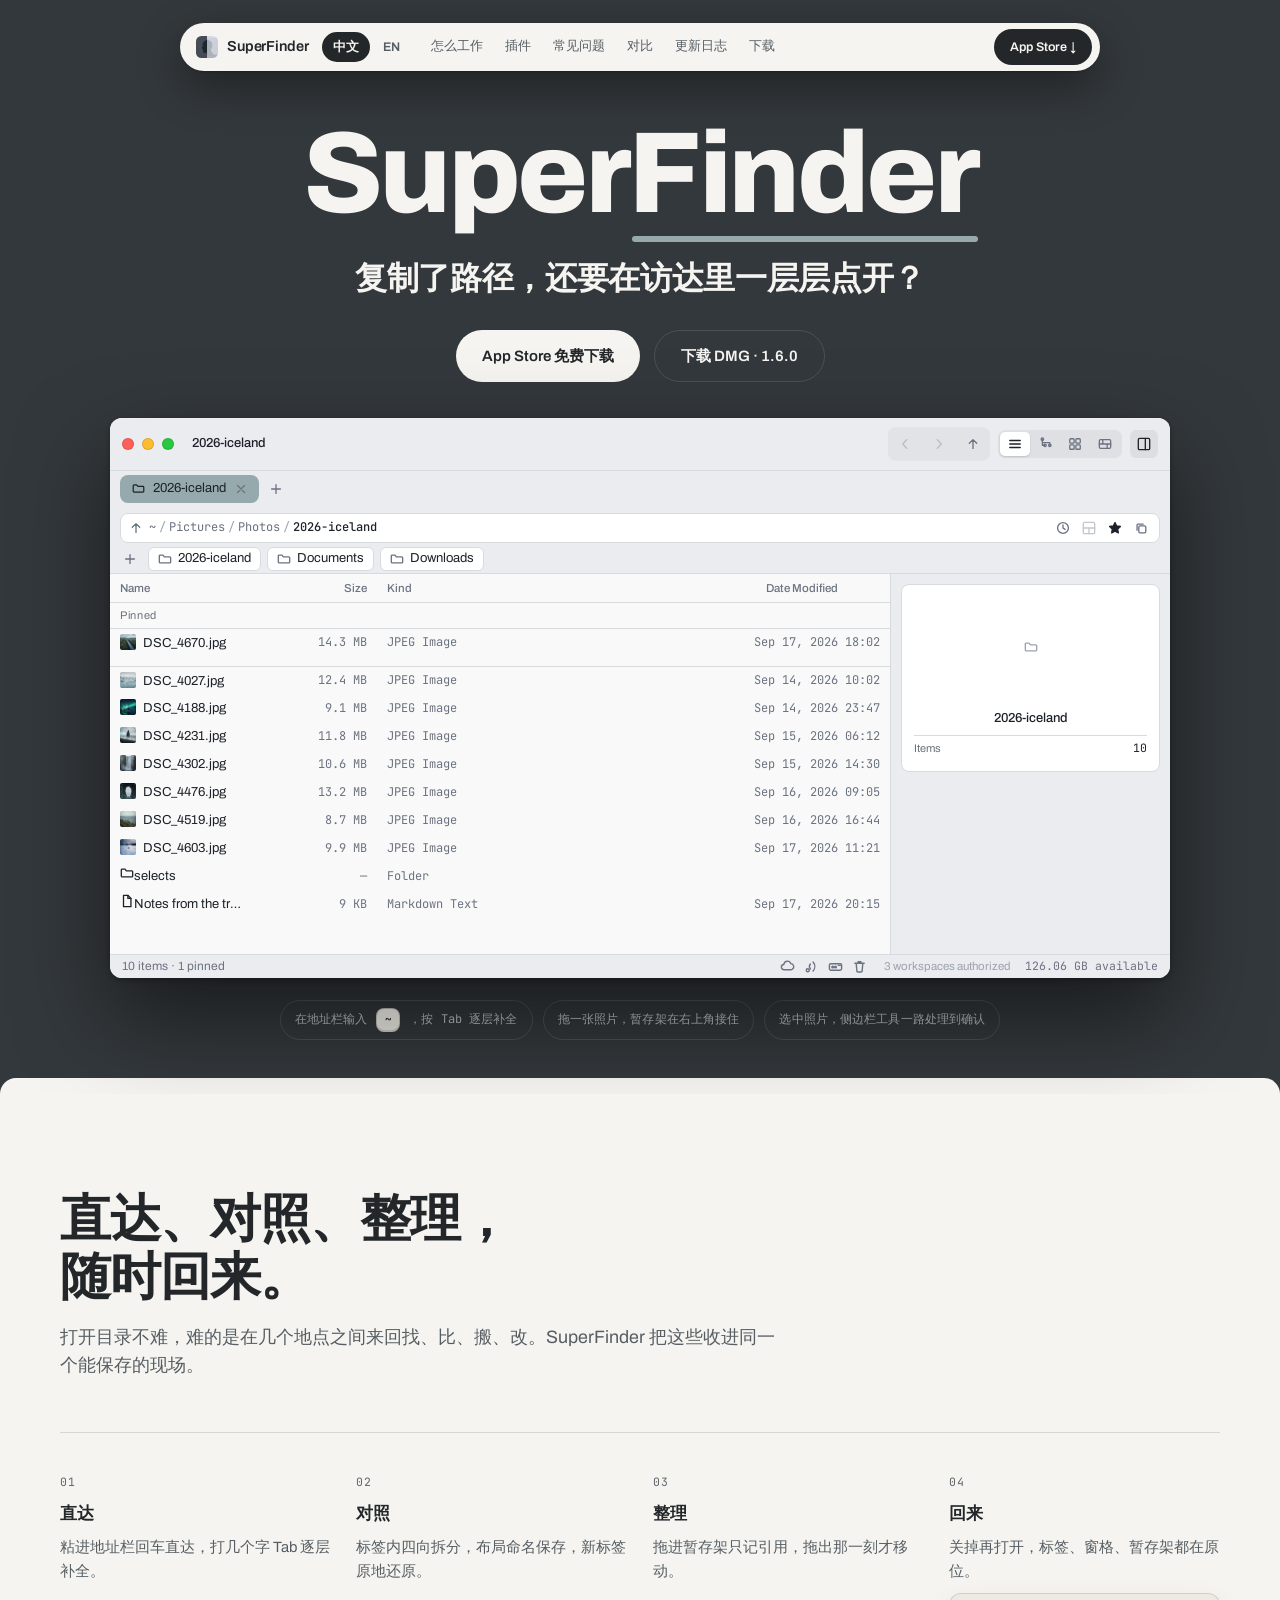
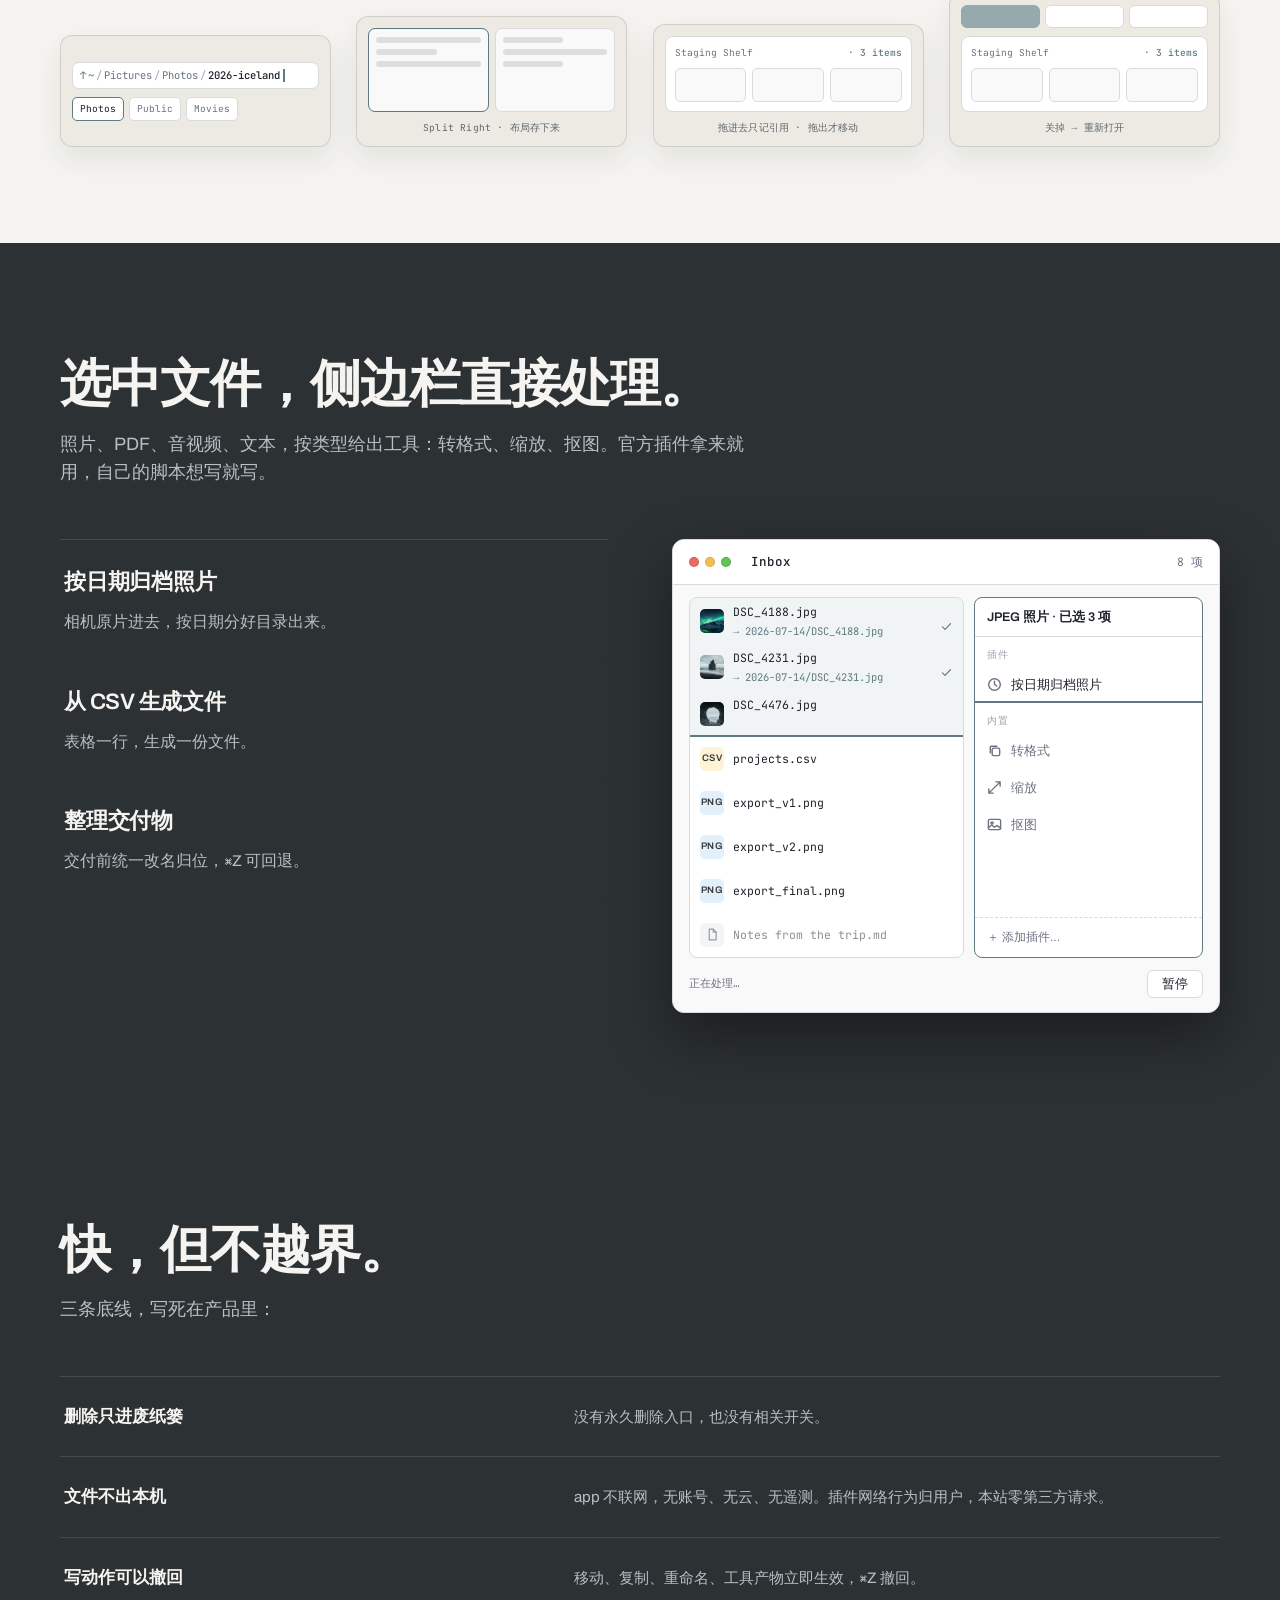
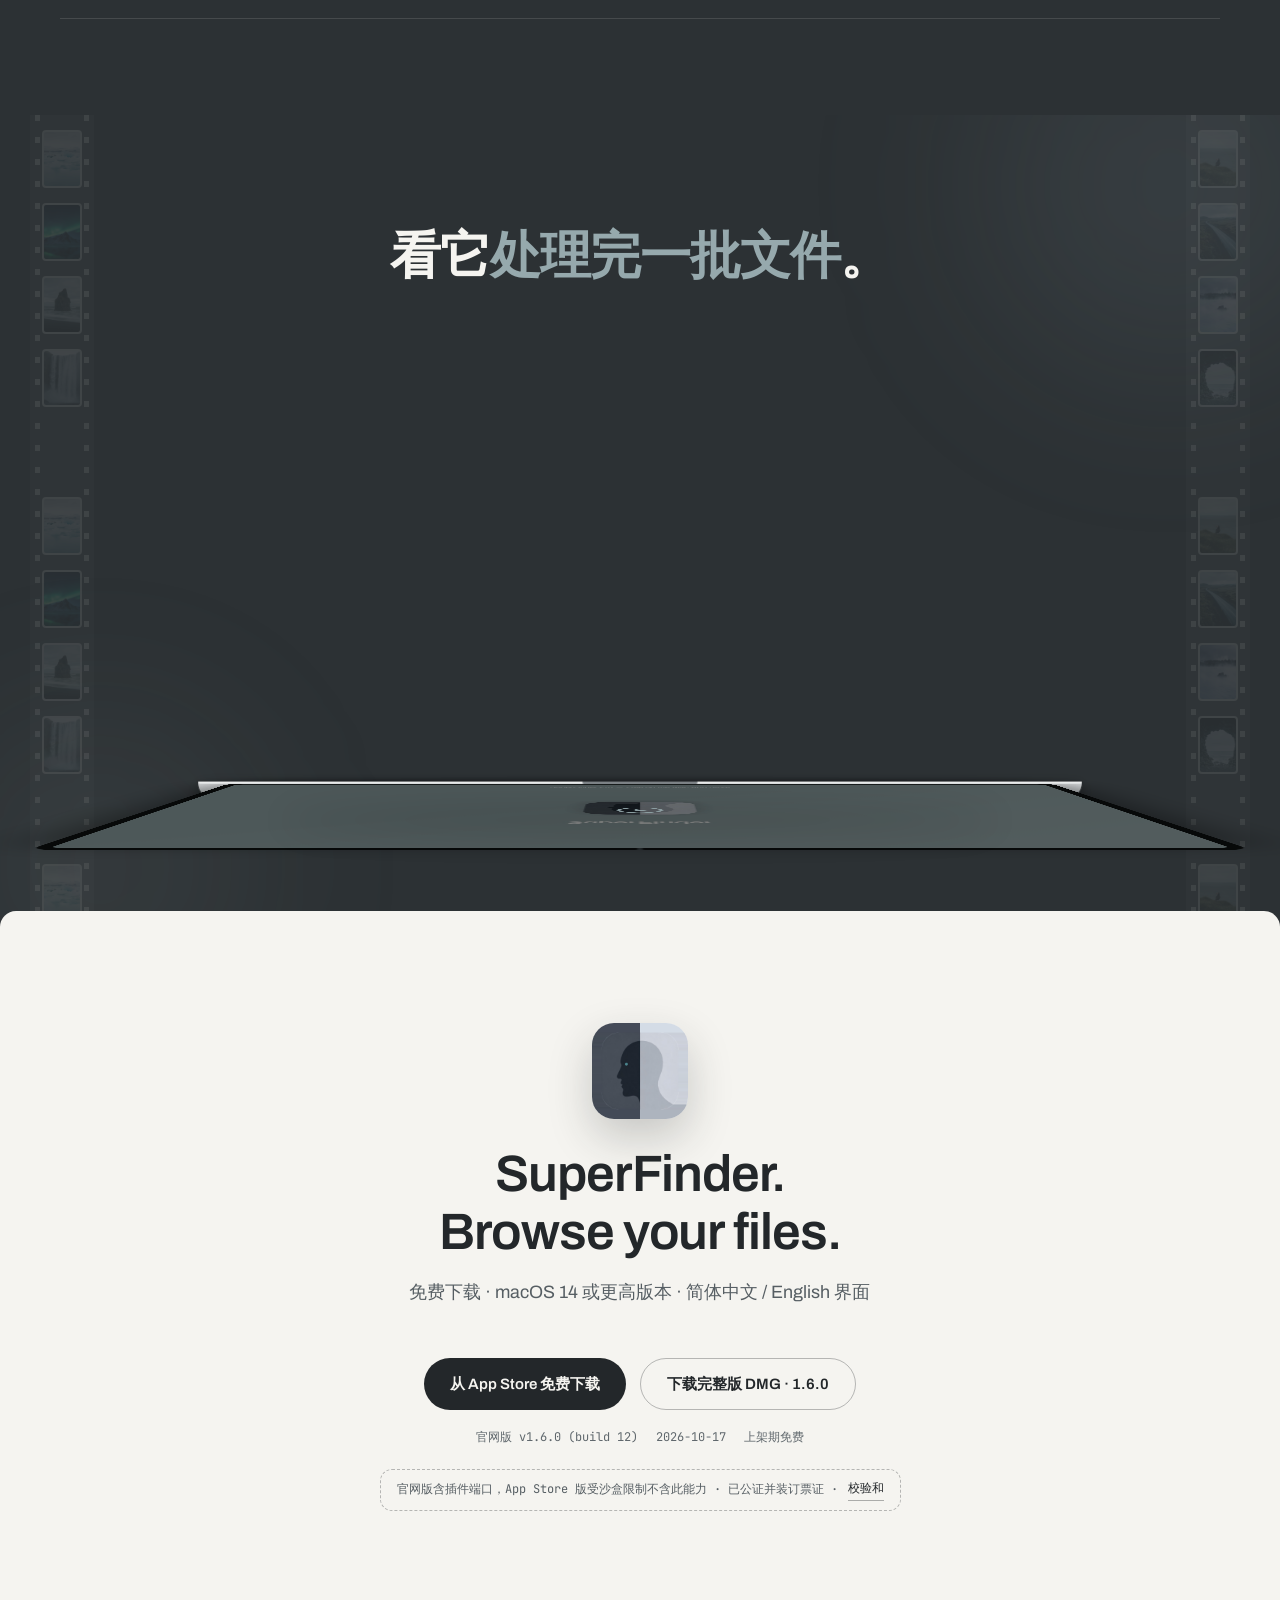
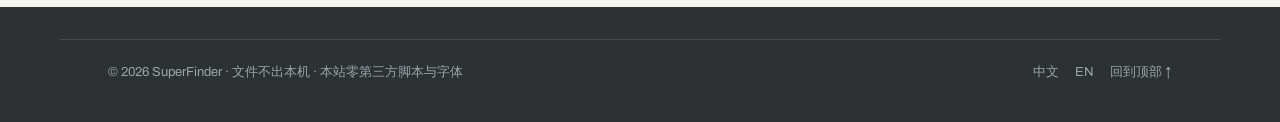
==== commit afefa5d4: "官网 hero 极简：删眉题与说明长段，只留名字、一句钩子、两个下载按钮" ====
--- a/index.html
+++ b/index.html
@@ -48,11 +48,9 @@
 <!-- ======================= HERO: what it is + the real window ======================= -->
 <header class="hero" id="top">
   <div class="hook">
-    <p class="eyebrow rv" data-step="1">为重度文件操作者而做</p>
     <h1 class="hero-name rv">Super<span class="u">Finder</span></h1>
     <p class="hero-hook rv" data-step="1">复制了路径，还要在访达里一层层点开？</p>
-    <p class="sub rv" data-step="2">SuperFinder 给文件系统装了地址栏。粘贴，回车，到位。标签页与窗格对照、暂存架、会话还原，都在同一个窗口里。<strong>下面这台窗口是真的，直接上手试。</strong></p>
-    <div class="dl-actions hero-cta rv" data-step="3"><a class="btn btn-paper" href="https://apps.apple.com/cn/app/superfinder-pro/id6815762788?mt=12" target="_blank" rel="noopener">App Store 免费下载</a><a class="btn btn-ghost" href="./download/SuperFinder-1.6.0.dmg" download>下载 DMG · 1.6.0</a></div>
+    <div class="dl-actions hero-cta rv" data-step="2"><a class="btn btn-paper" href="https://apps.apple.com/cn/app/superfinder-pro/id6815762788?mt=12" target="_blank" rel="noopener">App Store 免费下载</a><a class="btn btn-ghost" href="./download/SuperFinder-1.6.0.dmg" download>下载 DMG · 1.6.0</a></div>
   </div>
 
   <div class="window-stage rv" data-step="2">
--- a/assets/css/site.css
+++ b/assets/css/site.css
@@ -134,9 +134,6 @@
   letter-spacing: -0.01em;
   color: var(--paper);
 }
-.hook p.sub { margin-top: 16px; color: var(--paper-2); font-size: clamp(.98rem, 1.4vw, 1.12rem); }
-.hook p.sub strong { color: var(--paper); font-weight: 600; }
-.hook p.eyebrow { margin: 0 0 14px; font-family: var(--mono); font-size: 12px; letter-spacing: .16em; color: var(--paper-2); }
 
 .window-stage { display: flex; justify-content: center; position: relative; z-index: 5; }
 
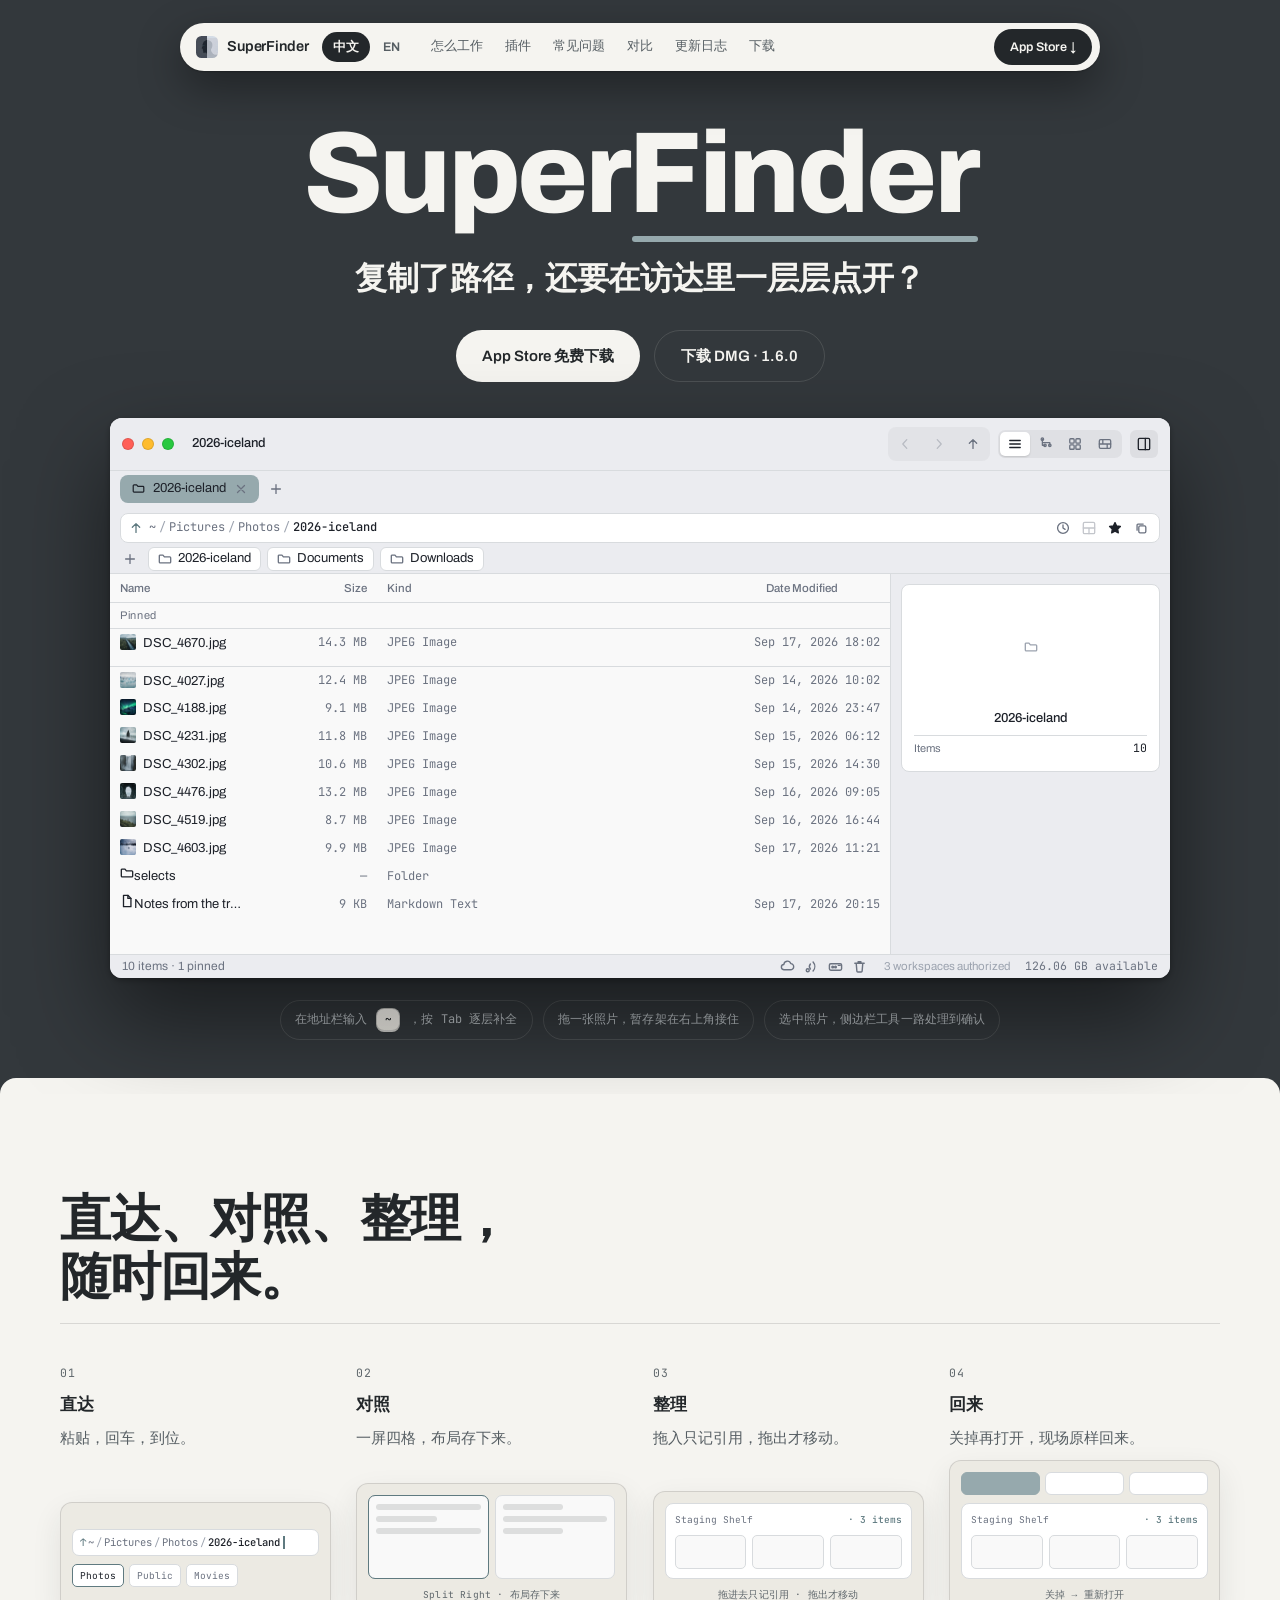
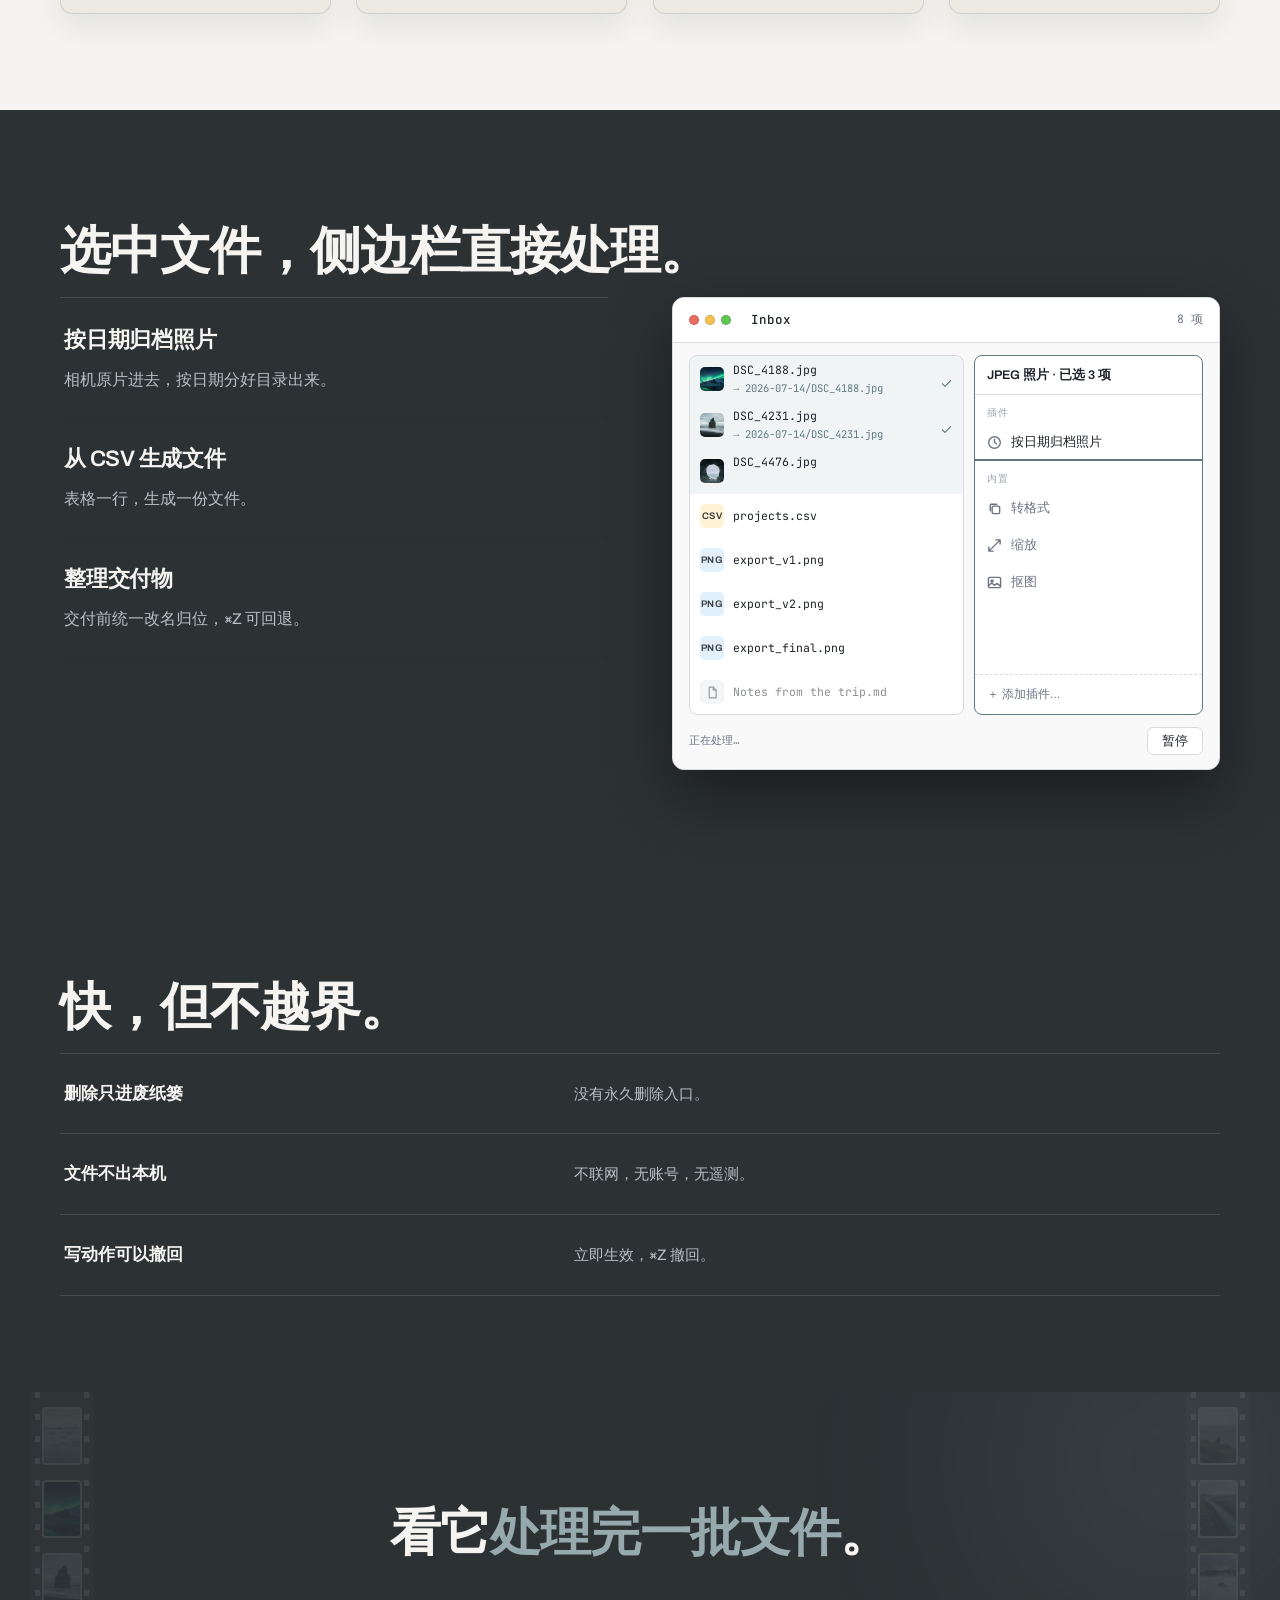
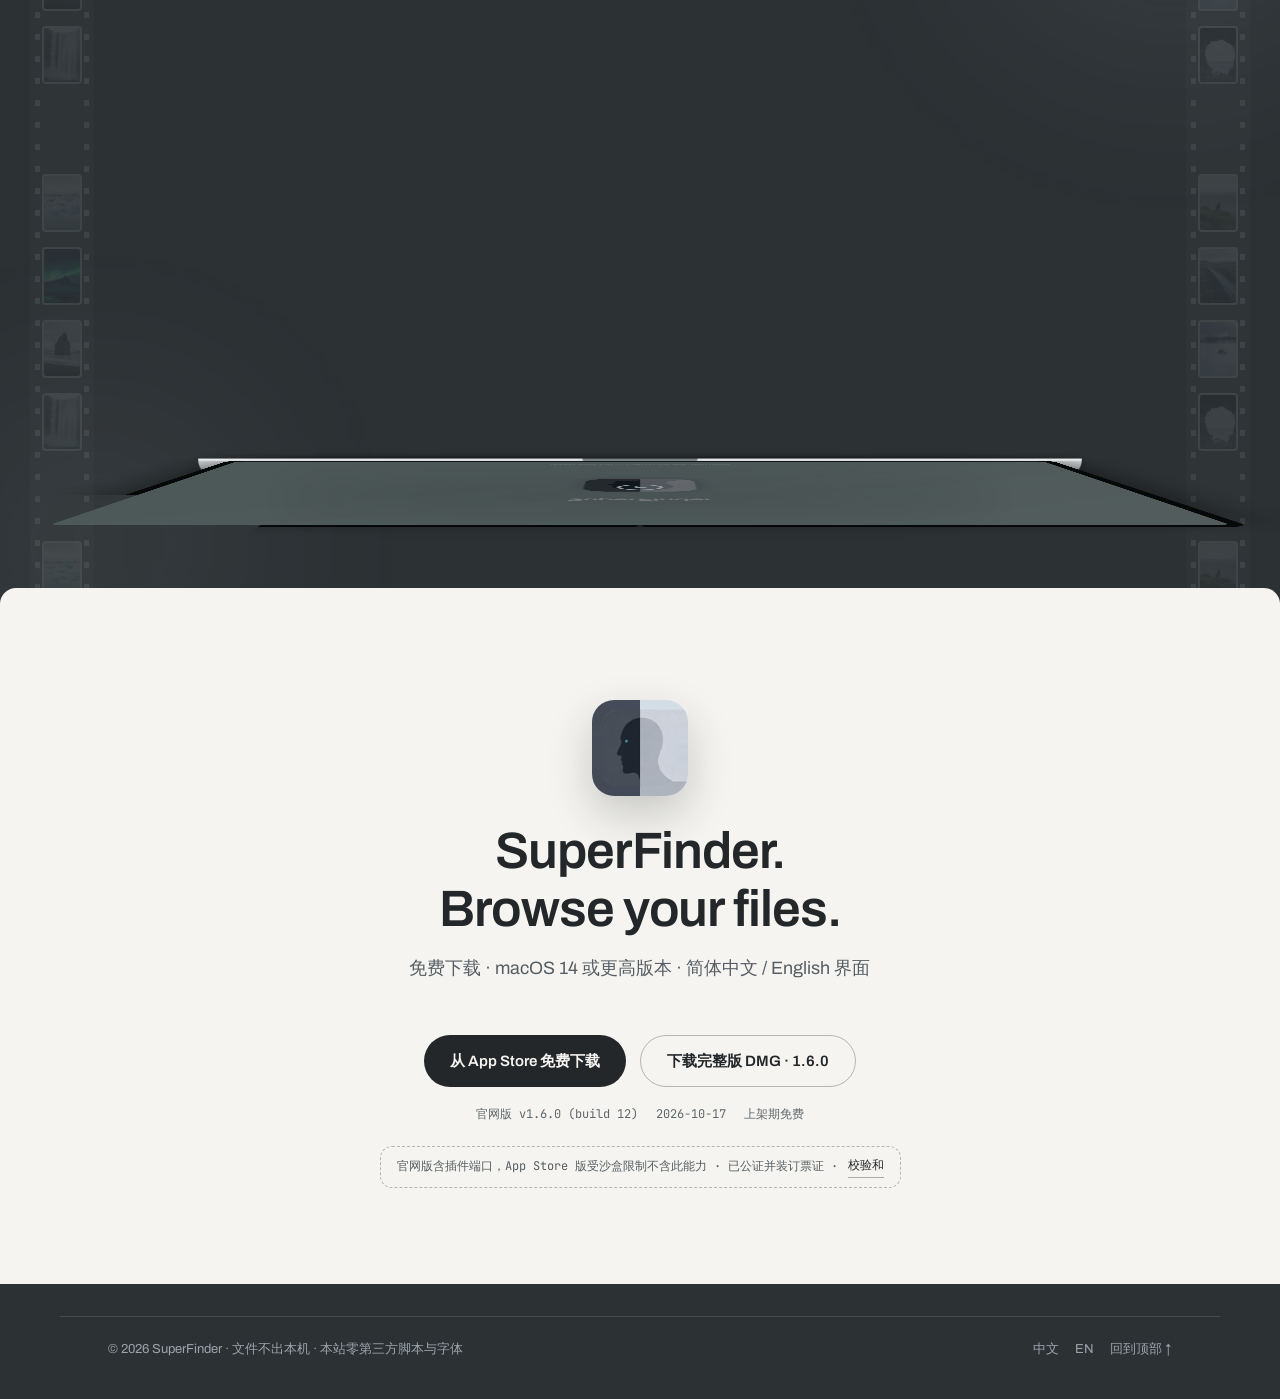
==== commit 15898386: "官网正文再瘦身：删 workflow/plugins/trust 三段 lede，四步与三底线文案压成短句" ====
--- a/index.html
+++ b/index.html
@@ -153,13 +153,12 @@
 <section class="slab" id="workflow">
   <div class="wrap slab-inner">
     <h2 class="rv">直达、对照、整理，<br>随时回来。</h2>
-    <p class="lede rv" data-step="1">打开目录不难，难的是在几个地点之间来回找、比、搬、改。SuperFinder 把这些收进同一个能保存的现场。</p>
 
     <ol class="flow">
       <li class="flow-step rv" data-step="1">
         <span class="flow-n">01</span>
         <h3>直达</h3>
-        <p>粘进地址栏回车直达，打几个字 Tab 逐层补全。</p>
+        <p>粘贴，回车，到位。</p>
         <div class="flow-plate">
           <div class="fp-addr"><span class="up">↑</span><span>~</span><span class="sep">/</span><span>Pictures</span><span class="sep">/</span><span>Photos</span><span class="sep">/</span><span class="last">2026-iceland</span><i class="fp-caret"></i></div>
           <div class="fp-hint"><span class="on">Photos</span><span>Public</span><span>Movies</span></div>
@@ -168,7 +167,7 @@
       <li class="flow-step rv" data-step="2">
         <span class="flow-n">02</span>
         <h3>对照</h3>
-        <p>标签内四向拆分，布局命名保存，新标签原地还原。</p>
+        <p>一屏四格，布局存下来。</p>
         <div class="flow-plate">
           <div class="fp-panes">
             <div class="fp-pane on"><i class="fp-line"></i><i class="fp-line sm"></i><i class="fp-line"></i></div>
@@ -180,7 +179,7 @@
       <li class="flow-step rv" data-step="3">
         <span class="flow-n">03</span>
         <h3>整理</h3>
-        <p>拖进暂存架只记引用，拖出那一刻才移动。</p>
+        <p>拖入只记引用，拖出才移动。</p>
         <div class="flow-plate">
           <div class="fp-shelf">
             <div class="cap"><span>Staging Shelf</span><b>· 3 items</b></div>
@@ -192,7 +191,7 @@
       <li class="flow-step rv" data-step="4">
         <span class="flow-n">04</span>
         <h3>回来</h3>
-        <p>关掉再打开，标签、窗格、暂存架都在原位。</p>
+        <p>关掉再打开，现场原样回来。</p>
         <div class="flow-plate">
           <div class="fp-tabs"><i class="on"></i><i></i><i></i></div>
           <div class="fp-shelf">
@@ -210,7 +209,6 @@
 <section class="slab-dark" id="plugins">
   <div class="wrap slab-inner">
     <h2 class="rv">选中文件，侧边栏直接处理。</h2>
-    <p class="lede rv" data-step="1">照片、PDF、音视频、文本，按类型给出工具：转格式、缩放、抠图。官方插件拿来就用，自己的脚本想写就写。</p>
     <div class="two-col">
       <div>
         <div class="beat">
@@ -248,19 +246,18 @@
 <section class="slab-dark" id="trust">
   <div class="wrap slab-inner">
     <h2 class="rv">快，但不越界。</h2>
-    <p class="lede rv" data-step="1">三条底线，写死在产品里：</p>
     <div class="facts">
       <div class="fact rv">
         <h3>删除只进废纸篓</h3>
-        <p>没有永久删除入口，也没有相关开关。</p>
+        <p>没有永久删除入口。</p>
       </div>
       <div class="fact rv" data-step="1">
         <h3>文件不出本机</h3>
-        <p>app 不联网，无账号、无云、无遥测。插件网络行为归用户，本站零第三方请求。</p>
+        <p>不联网，无账号，无遥测。</p>
       </div>
       <div class="fact rv" data-step="2">
         <h3>写动作可以撤回</h3>
-        <p>移动、复制、重命名、工具产物立即生效，⌘Z 撤回。</p>
+        <p>立即生效，⌘Z 撤回。</p>
       </div>
     </div>
   </div>
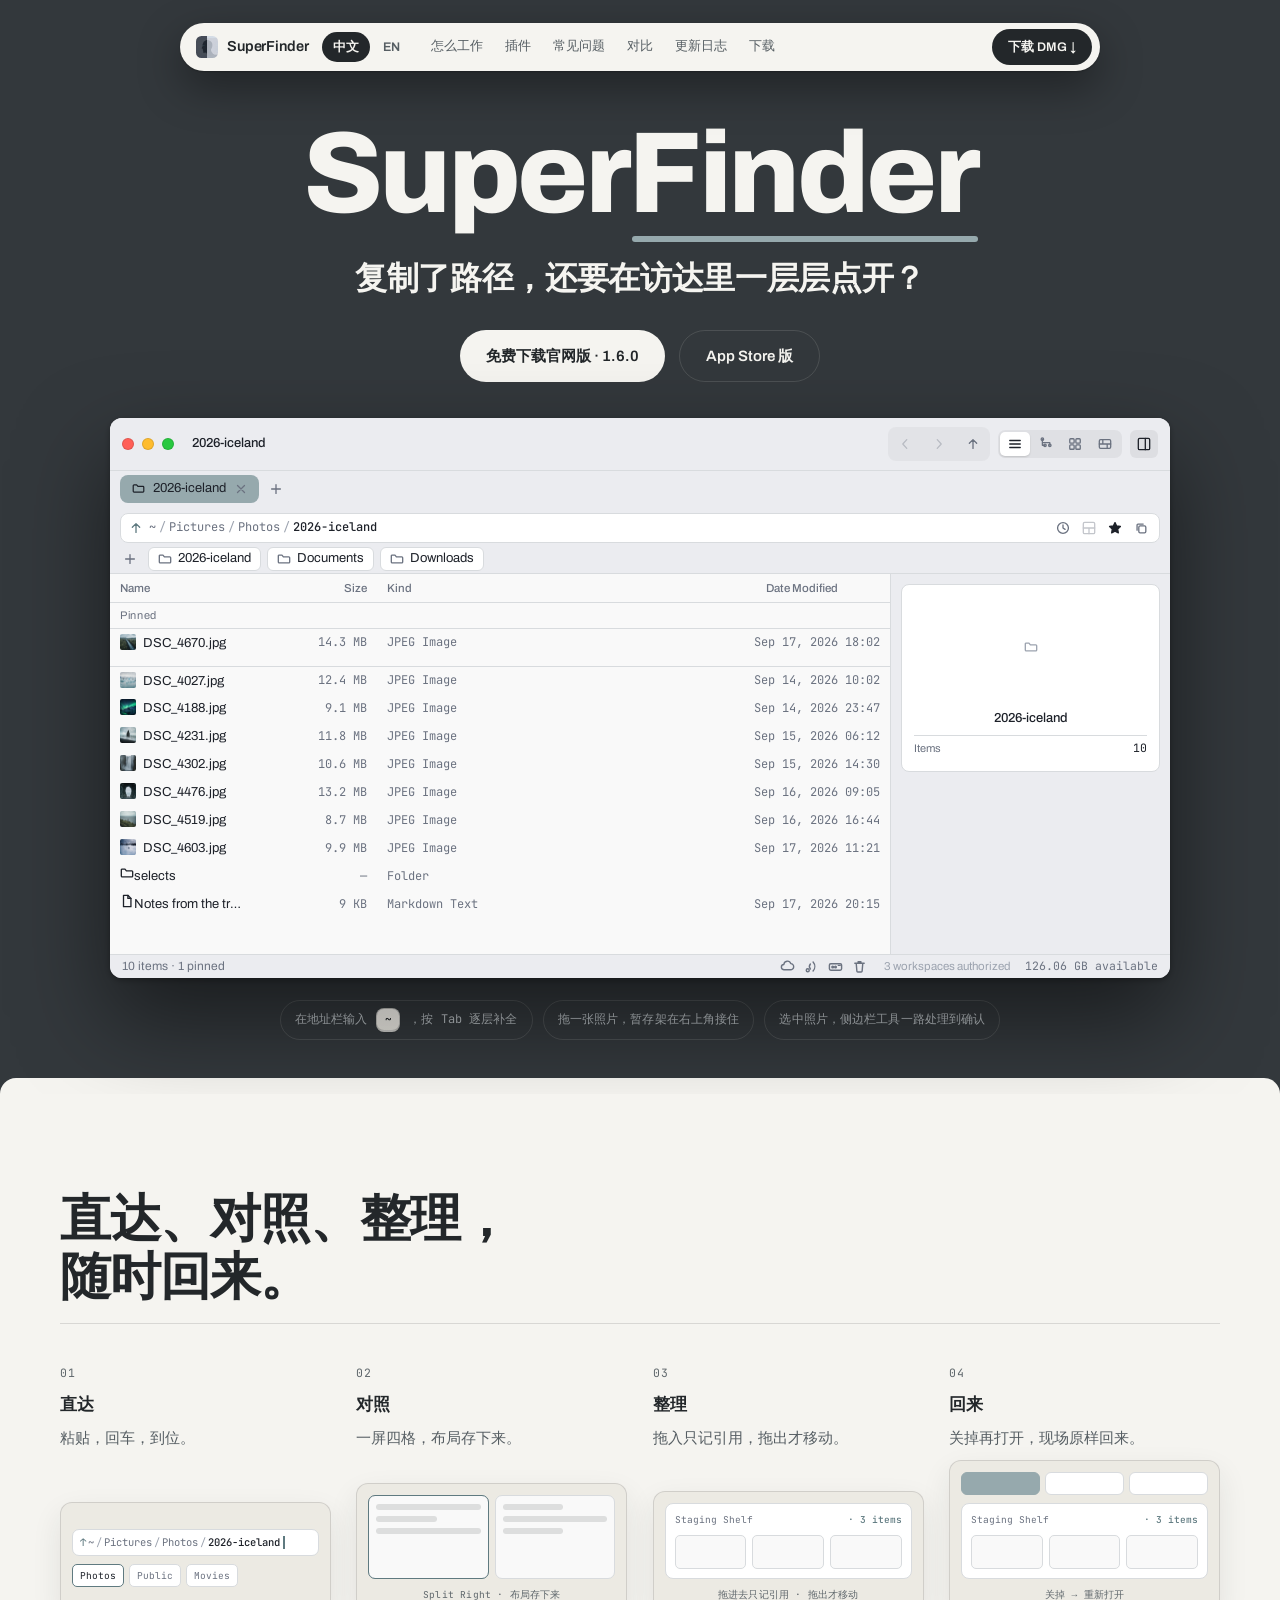
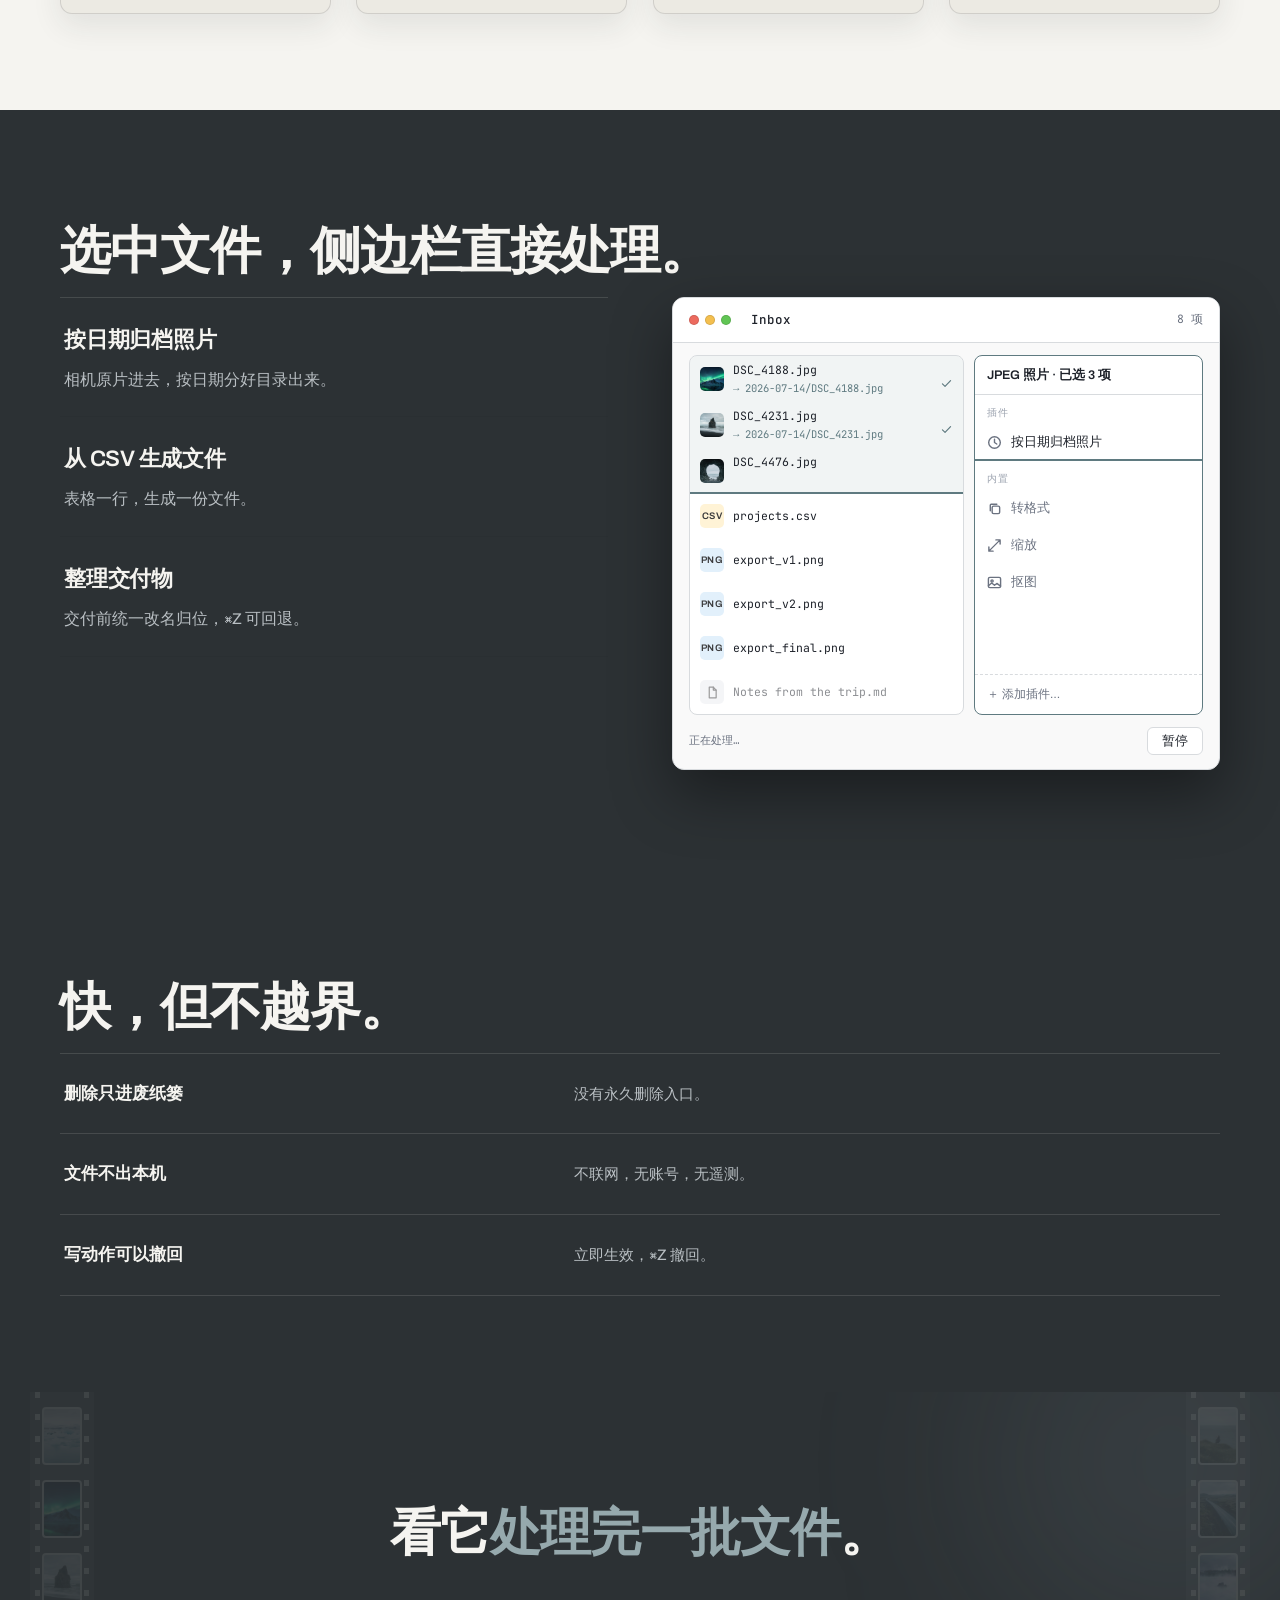
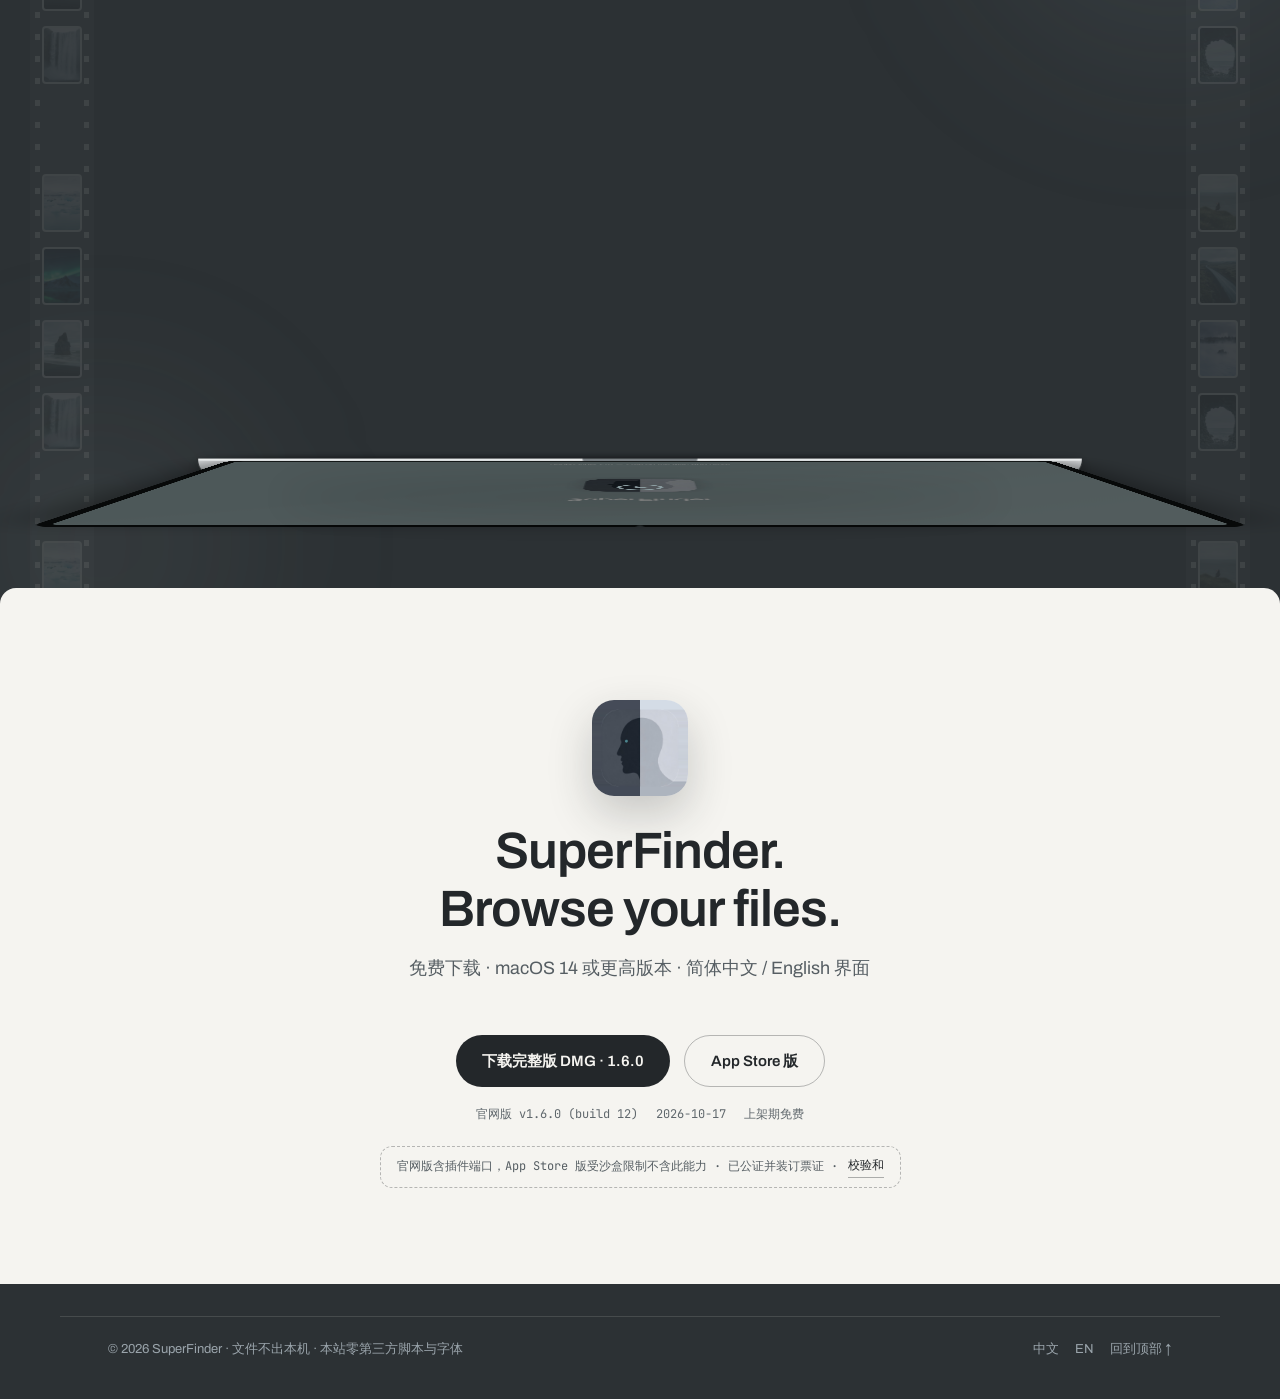
==== commit 29fa6629: "官网 CTA 主次对调：DMG 直下升为主按钮与导航胶囊，App Store 降为次级入口（中英 8 页）" ====
--- a/index.html
+++ b/index.html
@@ -41,7 +41,7 @@
       <a href="./changelog/">更新日志</a>
       <a href="#download">下载</a>
     </div>
-    <a class="as-pill" href="https://apps.apple.com/cn/app/superfinder-pro/id6815762788?mt=12" target="_blank" rel="noopener">App Store ↓</a>
+    <a class="as-pill" href="./download/SuperFinder-1.6.0.dmg" download>下载 DMG ↓</a>
   </nav>
 </div>
 
@@ -50,7 +50,7 @@
   <div class="hook">
     <h1 class="hero-name rv">Super<span class="u">Finder</span></h1>
     <p class="hero-hook rv" data-step="1">复制了路径，还要在访达里一层层点开？</p>
-    <div class="dl-actions hero-cta rv" data-step="2"><a class="btn btn-paper" href="https://apps.apple.com/cn/app/superfinder-pro/id6815762788?mt=12" target="_blank" rel="noopener">App Store 免费下载</a><a class="btn btn-ghost" href="./download/SuperFinder-1.6.0.dmg" download>下载 DMG · 1.6.0</a></div>
+    <div class="dl-actions hero-cta rv" data-step="2"><a class="btn btn-paper" href="./download/SuperFinder-1.6.0.dmg" download>免费下载官网版 · 1.6.0</a><a class="btn btn-ghost" href="https://apps.apple.com/cn/app/superfinder-pro/id6815762788?mt=12" target="_blank" rel="noopener">App Store 版</a></div>
   </div>
 
   <div class="window-stage rv" data-step="2">
@@ -343,10 +343,10 @@
     <h2 class="rv" data-step="1" lang="en">SuperFinder.<br>Browse your files.</h2>
     <p class="lede rv" data-step="2">免费下载 · macOS 14 或更高版本 · 简体中文 / English 界面</p>
     <div class="dl-actions rv" data-step="3">
-      <a class="btn btn-ink" href="https://apps.apple.com/cn/app/superfinder-pro/id6815762788?mt=12" target="_blank" rel="noopener">
-        从 App Store 免费下载
+      <a class="btn btn-ink" href="./download/SuperFinder-1.6.0.dmg" download>
+        下载完整版 DMG · 1.6.0
       </a>
-      <a class="btn btn-ghost on-paper" href="./download/SuperFinder-1.6.0.dmg" download>下载完整版 DMG · 1.6.0</a>
+      <a class="btn btn-ghost on-paper" href="https://apps.apple.com/cn/app/superfinder-pro/id6815762788?mt=12" target="_blank" rel="noopener">App Store 版</a>
     </div>
     <div class="dl-meta rv" data-step="4">
       <span>官网版 v1.6.0 (build 12)</span><span>2026-10-17</span><span>上架期免费</span>
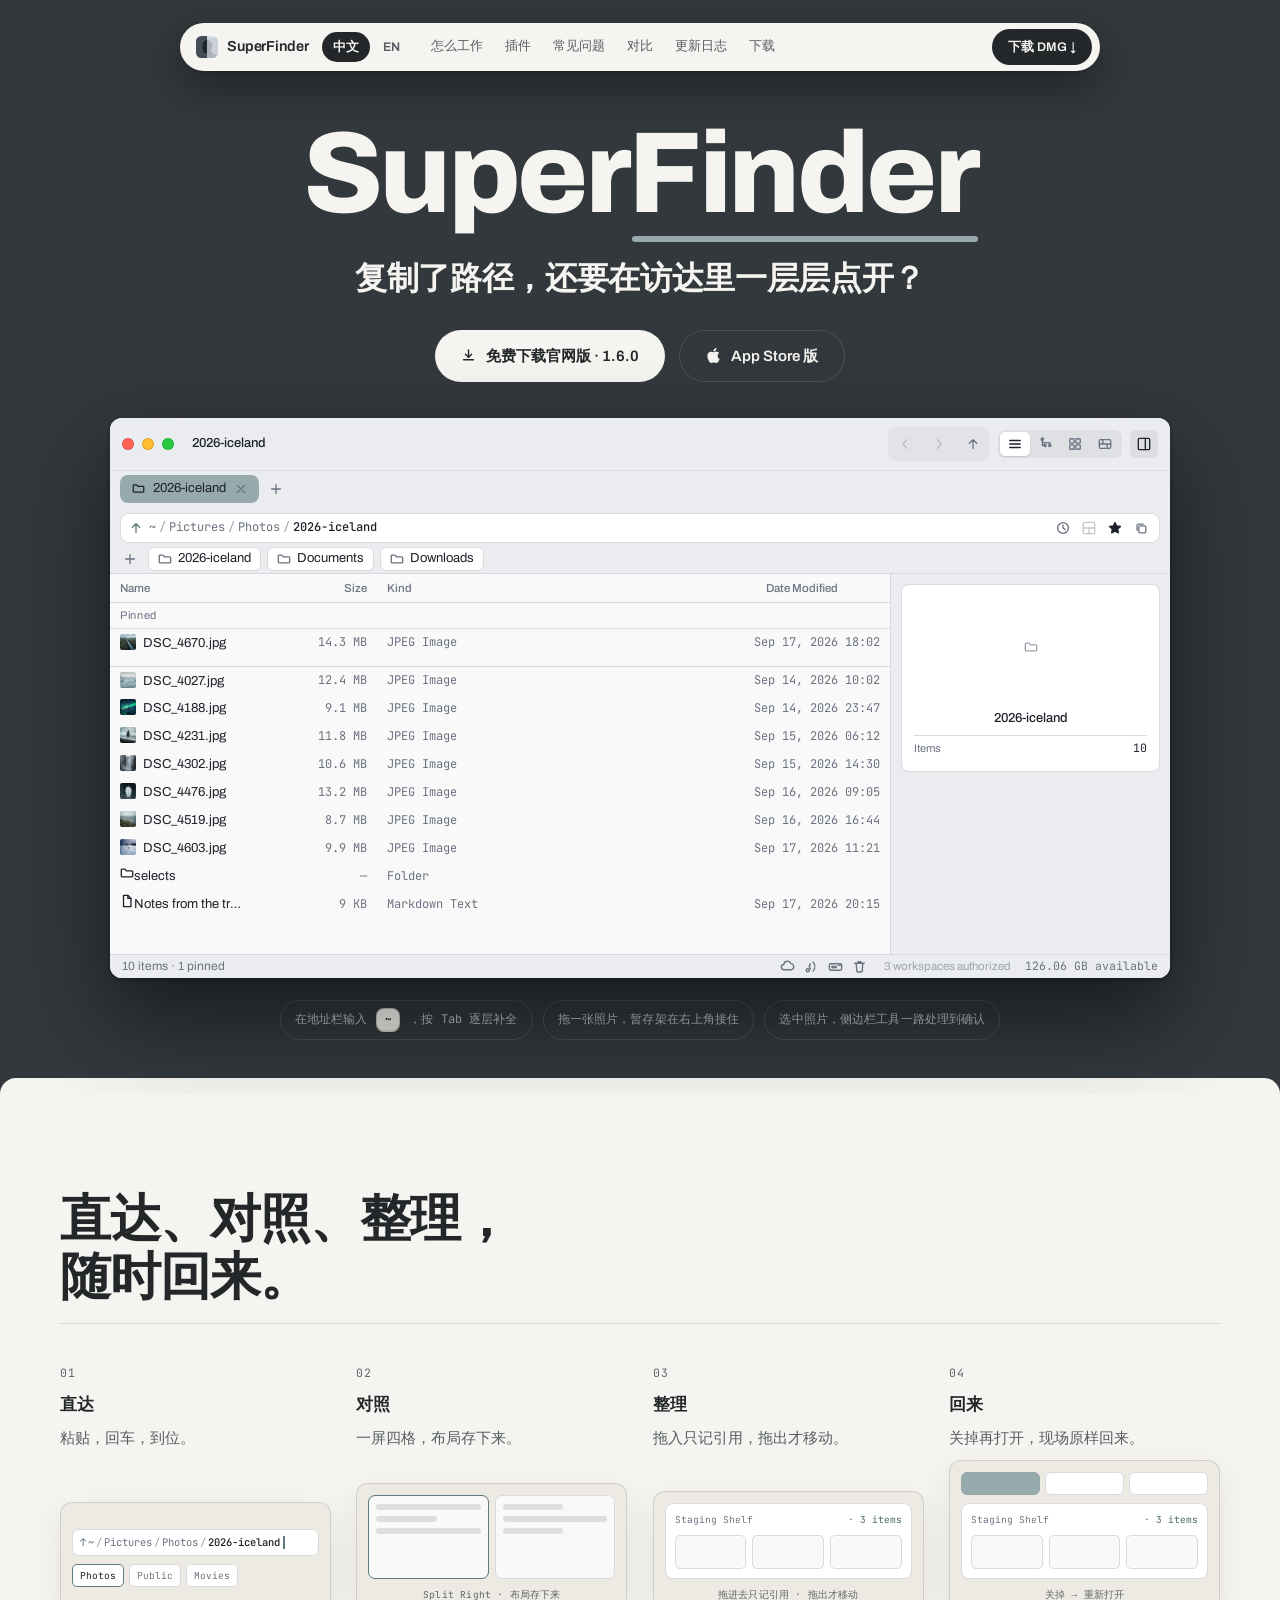
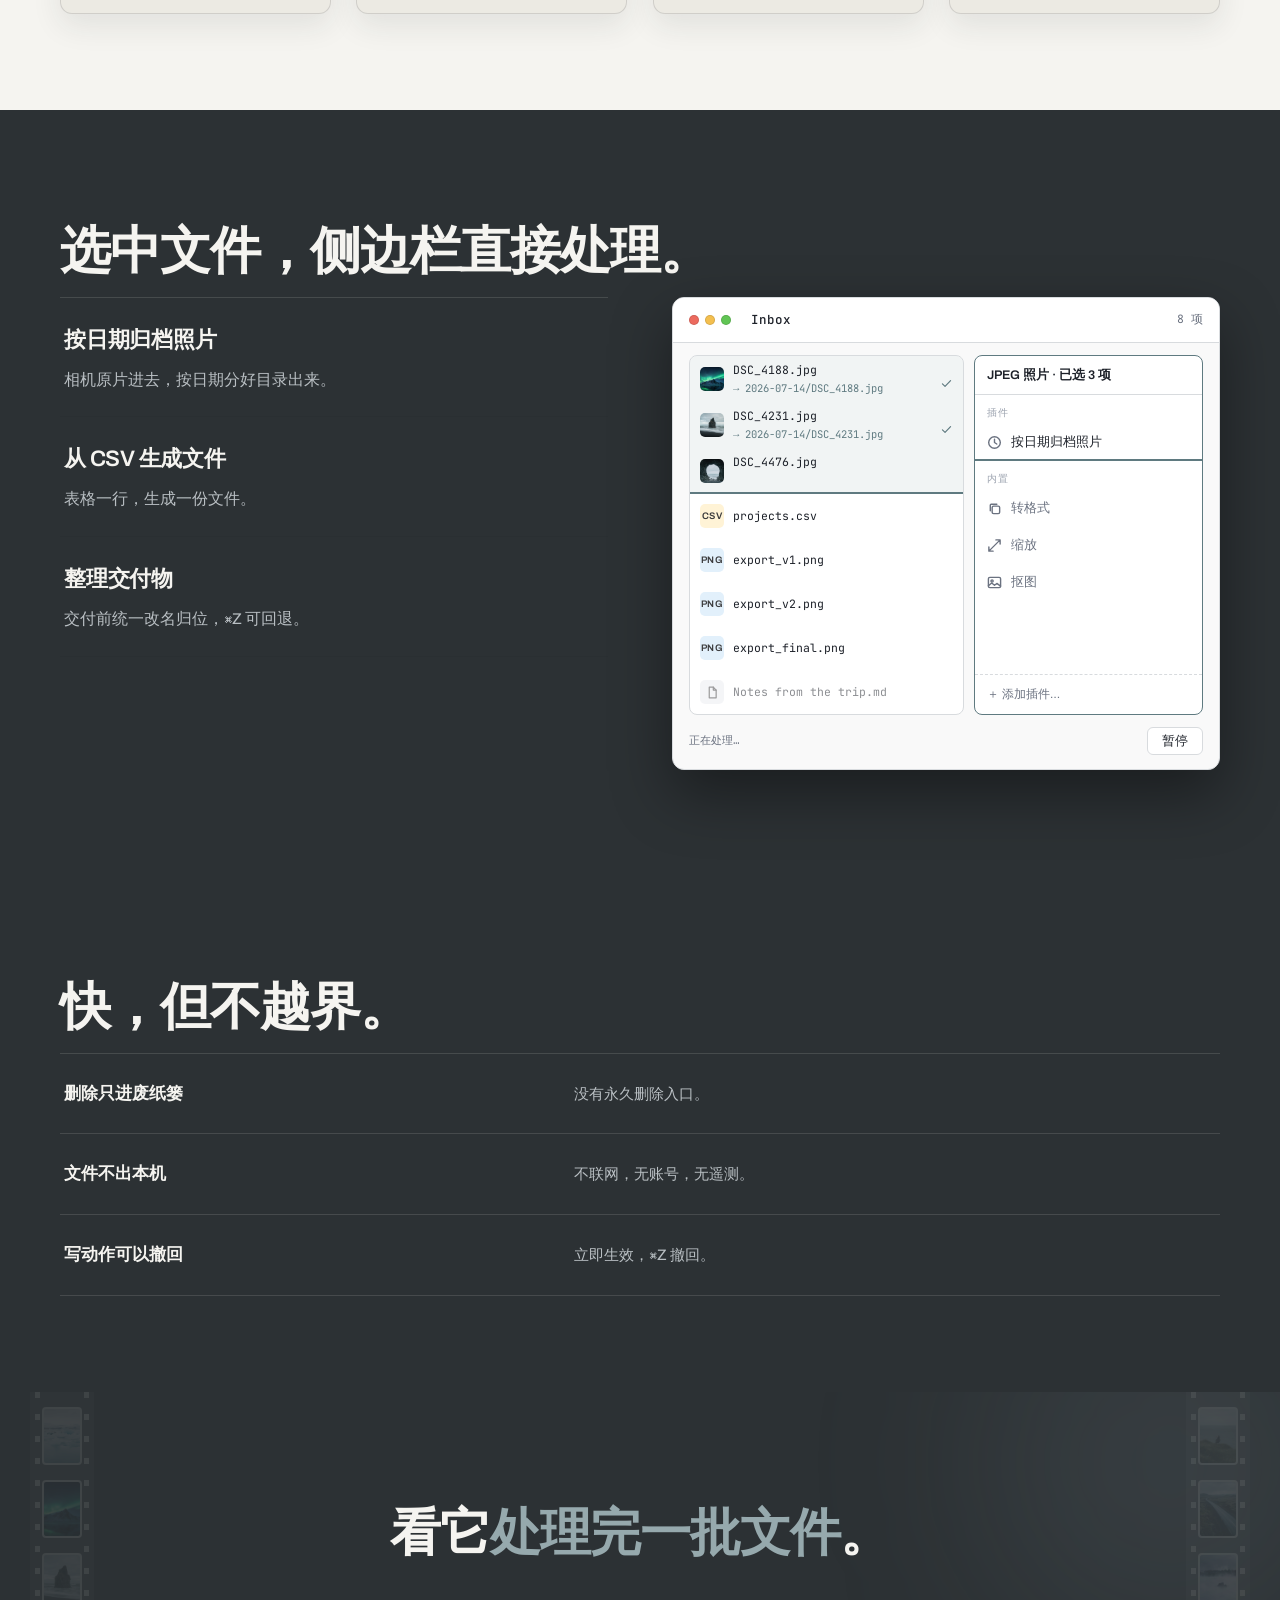
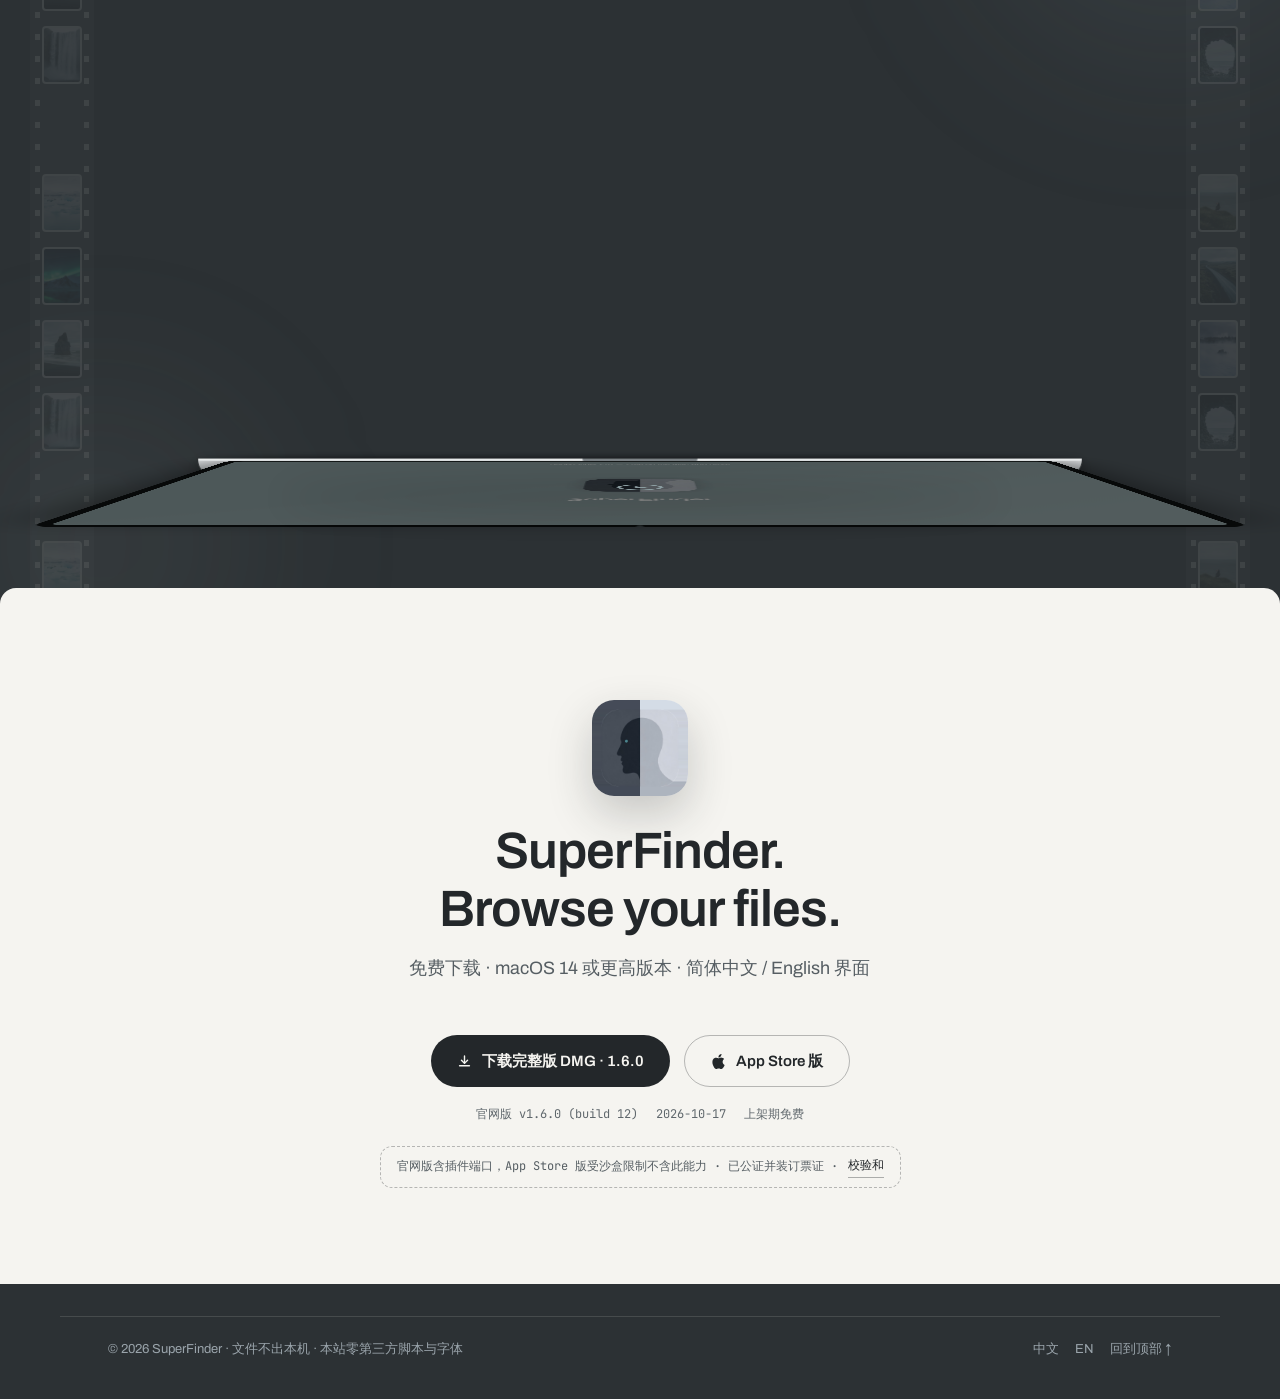
==== commit eb9d7c5d: "官网 CTA 加图标：DMG 按钮下载箭头、App Store 按钮苹果徽标（中英双页 hero 与下载区共 8 键）" ====
--- a/index.html
+++ b/index.html
@@ -50,7 +50,7 @@
   <div class="hook">
     <h1 class="hero-name rv">Super<span class="u">Finder</span></h1>
     <p class="hero-hook rv" data-step="1">复制了路径，还要在访达里一层层点开？</p>
-    <div class="dl-actions hero-cta rv" data-step="2"><a class="btn btn-paper" href="./download/SuperFinder-1.6.0.dmg" download>免费下载官网版 · 1.6.0</a><a class="btn btn-ghost" href="https://apps.apple.com/cn/app/superfinder-pro/id6815762788?mt=12" target="_blank" rel="noopener">App Store 版</a></div>
+    <div class="dl-actions hero-cta rv" data-step="2"><a class="btn btn-paper" href="./download/SuperFinder-1.6.0.dmg" download><svg viewBox="0 0 16 16" fill="none" stroke="currentColor" stroke-width="1.5" stroke-linecap="round" stroke-linejoin="round" aria-hidden="true"><path d="M8 2v7.5"/><path d="M4.75 6.75 8 10l3.25-3.25"/><path d="M2.75 12.5h10.5"/></svg>免费下载官网版 · 1.6.0</a><a class="btn btn-ghost" href="https://apps.apple.com/cn/app/superfinder-pro/id6815762788?mt=12" target="_blank" rel="noopener"><svg viewBox="0 0 16 16" fill="currentColor" aria-hidden="true"><path d="M11.182.008C11.148-.03 9.923.023 8.857 1.18c-1.066 1.156-.902 2.482-.878 2.516s1.52.087 2.475-1.258.762-2.391.728-2.43m3.314 11.733c-.048-.096-2.325-1.234-2.113-3.422s1.675-2.789 1.698-2.854-.597-.79-1.254-1.157a3.7 3.7 0 0 0-1.563-.434c-.108-.003-.483-.095-1.254.116-.508.139-1.653.589-1.968.607-.316.018-1.256-.522-2.267-.665-.647-.125-1.333.131-1.824.328-.49.196-1.422.754-2.074 2.237-.652 1.482-.311 3.83-.067 4.56s.625 1.924 1.273 2.796c.576.984 1.34 1.667 1.659 1.899s1.219.386 1.843.067c.502-.308 1.408-.485 1.766-.472.357.013 1.061.154 1.782.539.571.197 1.111.115 1.652-.105.541-.221 1.324-1.059 2.238-2.758q.52-1.185.473-1.282"/></svg>App Store 版</a></div>
   </div>
 
   <div class="window-stage rv" data-step="2">
@@ -343,10 +343,8 @@
     <h2 class="rv" data-step="1" lang="en">SuperFinder.<br>Browse your files.</h2>
     <p class="lede rv" data-step="2">免费下载 · macOS 14 或更高版本 · 简体中文 / English 界面</p>
     <div class="dl-actions rv" data-step="3">
-      <a class="btn btn-ink" href="./download/SuperFinder-1.6.0.dmg" download>
-        下载完整版 DMG · 1.6.0
-      </a>
-      <a class="btn btn-ghost on-paper" href="https://apps.apple.com/cn/app/superfinder-pro/id6815762788?mt=12" target="_blank" rel="noopener">App Store 版</a>
+      <a class="btn btn-ink" href="./download/SuperFinder-1.6.0.dmg" download><svg viewBox="0 0 16 16" fill="none" stroke="currentColor" stroke-width="1.5" stroke-linecap="round" stroke-linejoin="round" aria-hidden="true"><path d="M8 2v7.5"/><path d="M4.75 6.75 8 10l3.25-3.25"/><path d="M2.75 12.5h10.5"/></svg>下载完整版 DMG · 1.6.0</a>
+      <a class="btn btn-ghost on-paper" href="https://apps.apple.com/cn/app/superfinder-pro/id6815762788?mt=12" target="_blank" rel="noopener"><svg viewBox="0 0 16 16" fill="currentColor" aria-hidden="true"><path d="M11.182.008C11.148-.03 9.923.023 8.857 1.18c-1.066 1.156-.902 2.482-.878 2.516s1.52.087 2.475-1.258.762-2.391.728-2.43m3.314 11.733c-.048-.096-2.325-1.234-2.113-3.422s1.675-2.789 1.698-2.854-.597-.79-1.254-1.157a3.7 3.7 0 0 0-1.563-.434c-.108-.003-.483-.095-1.254.116-.508.139-1.653.589-1.968.607-.316.018-1.256-.522-2.267-.665-.647-.125-1.333.131-1.824.328-.49.196-1.422.754-2.074 2.237-.652 1.482-.311 3.83-.067 4.56s.625 1.924 1.273 2.796c.576.984 1.34 1.667 1.659 1.899s1.219.386 1.843.067c.502-.308 1.408-.485 1.766-.472.357.013 1.061.154 1.782.539.571.197 1.111.115 1.652-.105.541-.221 1.324-1.059 2.238-2.758q.52-1.185.473-1.282"/></svg>App Store 版</a>
     </div>
     <div class="dl-meta rv" data-step="4">
       <span>官网版 v1.6.0 (build 12)</span><span>2026-10-17</span><span>上架期免费</span>
--- a/assets/css/site.css
+++ b/assets/css/site.css
@@ -1092,6 +1092,7 @@
 .hero-cta { margin-top: 26px; margin-bottom: 0; }
 .btn { display: inline-flex; align-items: center; gap: 10px; font-weight: 600; font-size: 15px; padding: 13px 26px; border-radius: 999px; transition: transform .16s var(--step), background .12s, box-shadow .16s; }
 .btn:active { transform: scale(.96); }
+.btn svg { width: 15px; height: 15px; flex: none; }
 .btn-ink { background: var(--ink); color: var(--paper); }
 .btn-ink:hover { background: #101315; box-shadow: 0 10px 26px rgba(35,39,42,.28); }
 .btn-ghost { border: 1px solid var(--hair-d); color: var(--paper); }
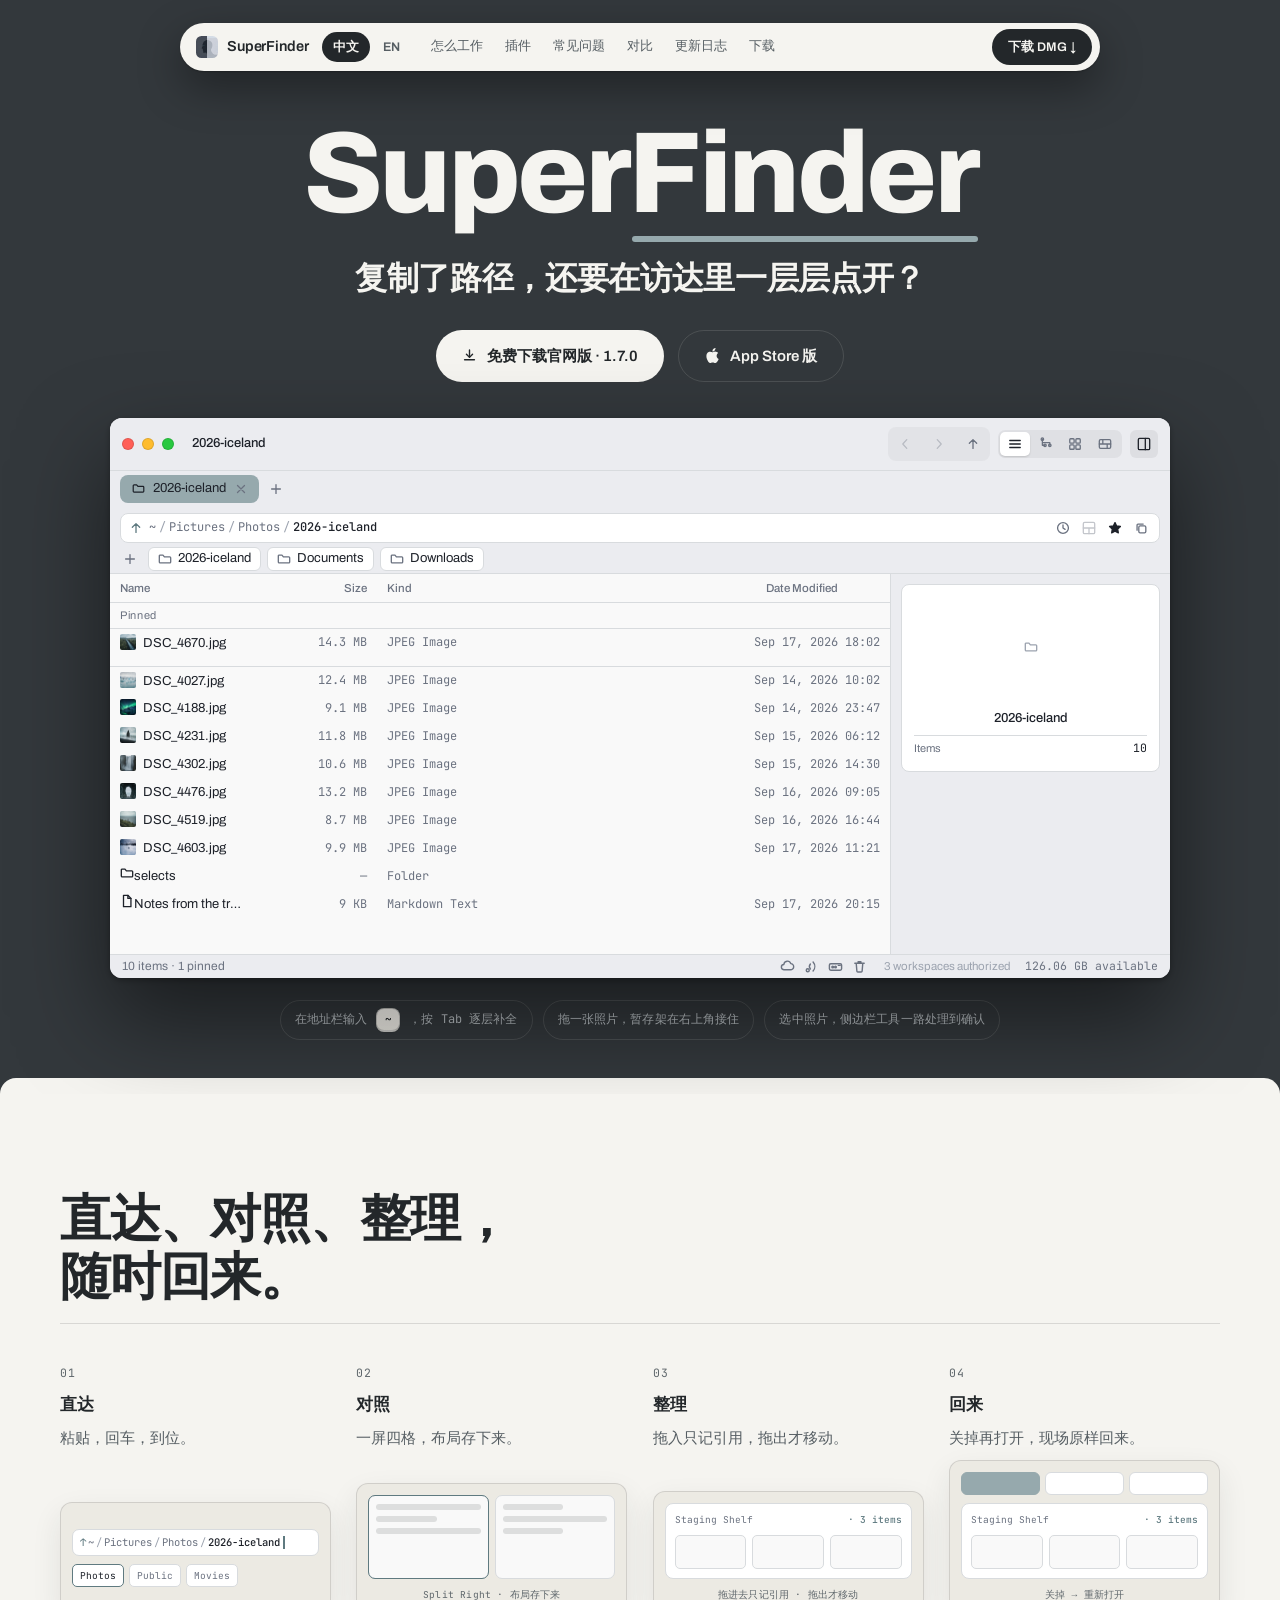
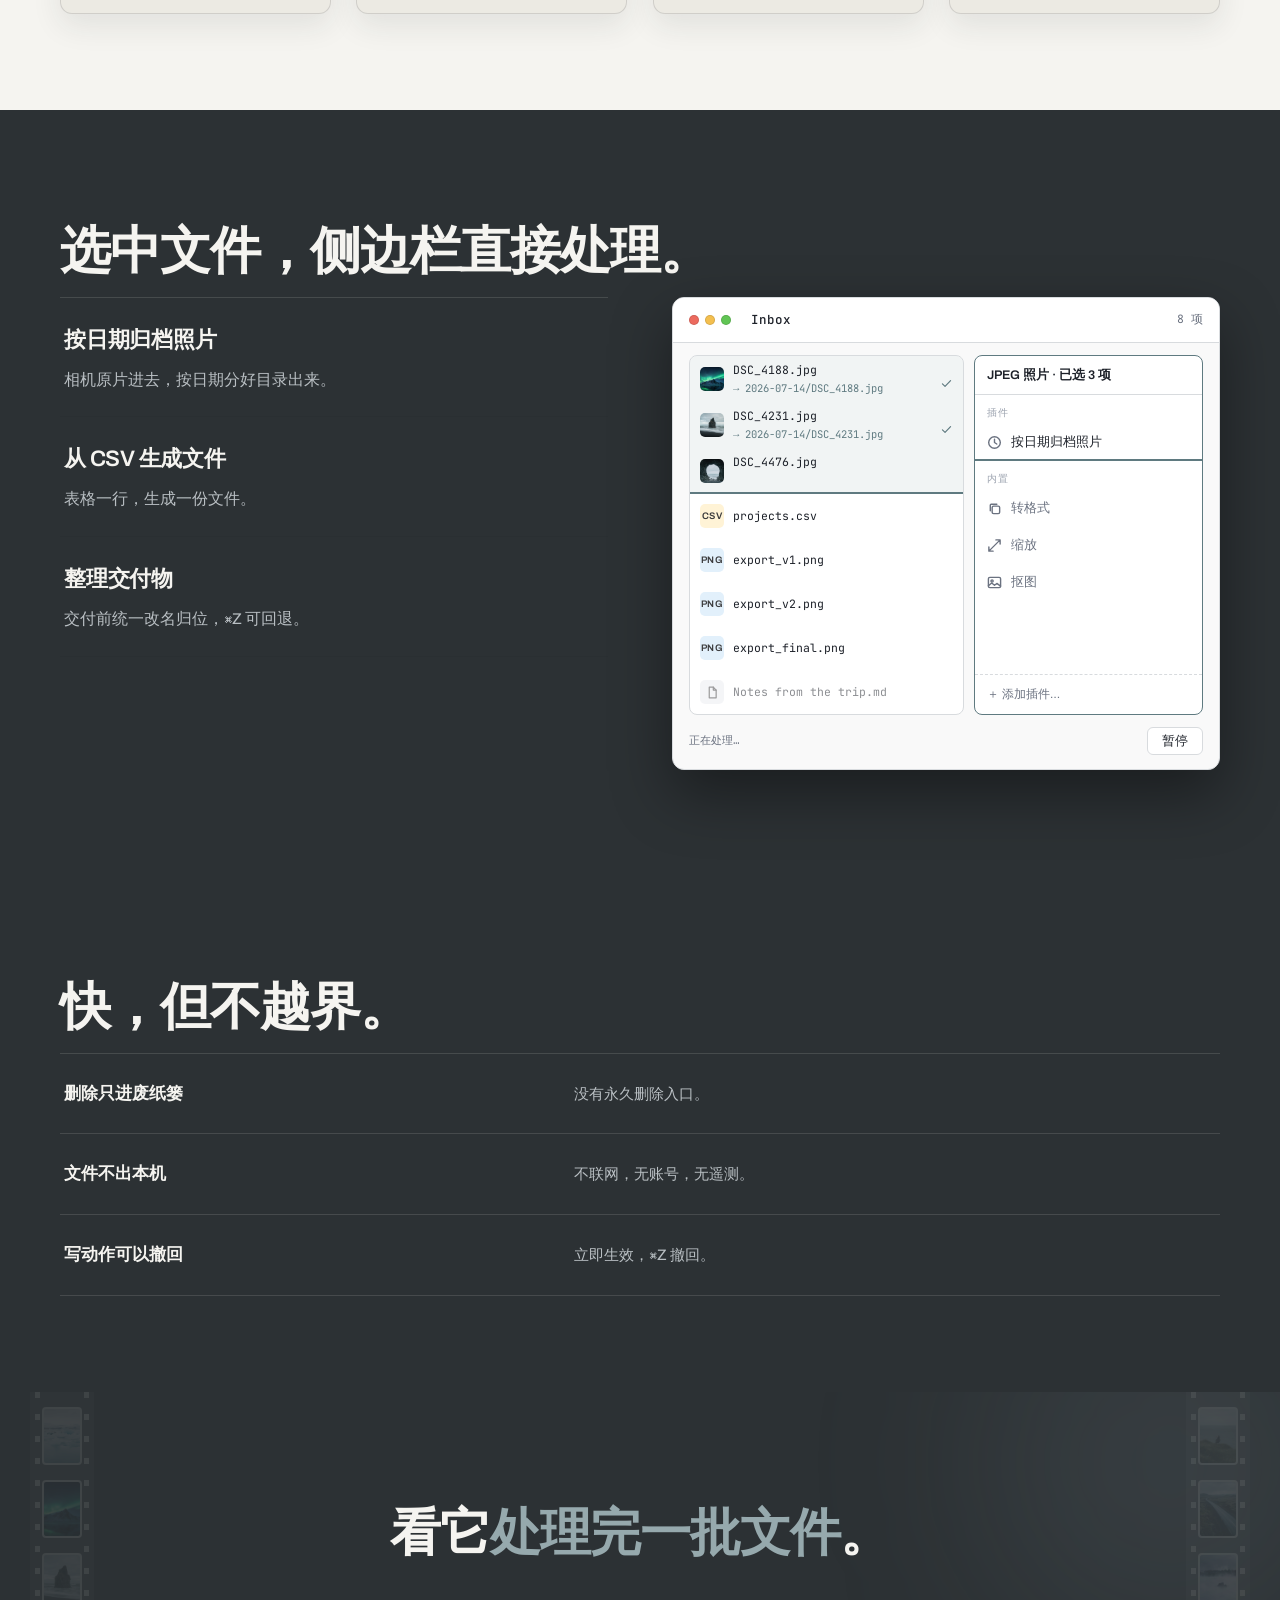
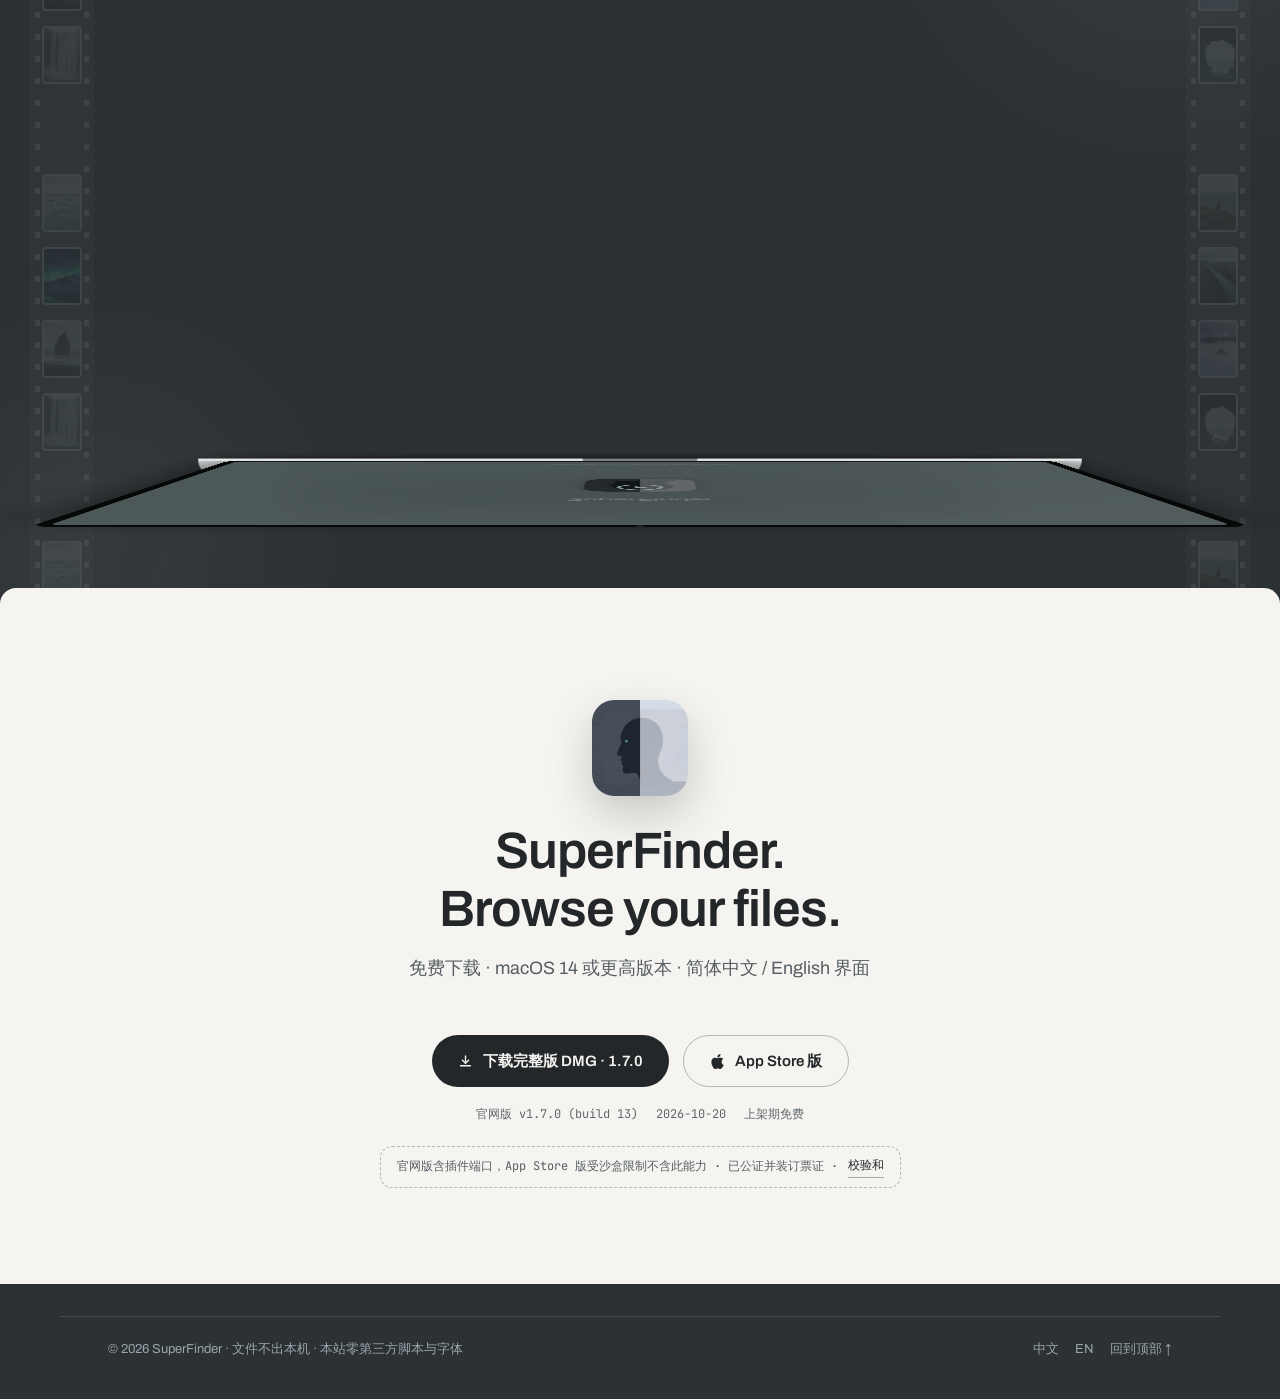
==== commit 756de9f4: "官网直发 DMG 1.7.0（build 13）：收藏栏项目显示名 + 暂存架拖拽命中修复 + 拆分后面板落焦；旧 1.6.0 DMG 按单版本惯例下架" ====
--- a/index.html
+++ b/index.html
@@ -41,7 +41,7 @@
       <a href="./changelog/">更新日志</a>
       <a href="#download">下载</a>
     </div>
-    <a class="as-pill" href="./download/SuperFinder-1.6.0.dmg" download>下载 DMG ↓</a>
+    <a class="as-pill" href="./download/SuperFinder-1.7.0.dmg" download>下载 DMG ↓</a>
   </nav>
 </div>
 
@@ -50,7 +50,7 @@
   <div class="hook">
     <h1 class="hero-name rv">Super<span class="u">Finder</span></h1>
     <p class="hero-hook rv" data-step="1">复制了路径，还要在访达里一层层点开？</p>
-    <div class="dl-actions hero-cta rv" data-step="2"><a class="btn btn-paper" href="./download/SuperFinder-1.6.0.dmg" download><svg viewBox="0 0 16 16" fill="none" stroke="currentColor" stroke-width="1.5" stroke-linecap="round" stroke-linejoin="round" aria-hidden="true"><path d="M8 2v7.5"/><path d="M4.75 6.75 8 10l3.25-3.25"/><path d="M2.75 12.5h10.5"/></svg>免费下载官网版 · 1.6.0</a><a class="btn btn-ghost" href="https://apps.apple.com/cn/app/superfinder-pro/id6815762788?mt=12" target="_blank" rel="noopener"><svg viewBox="0 0 16 16" fill="currentColor" aria-hidden="true"><path d="M11.182.008C11.148-.03 9.923.023 8.857 1.18c-1.066 1.156-.902 2.482-.878 2.516s1.52.087 2.475-1.258.762-2.391.728-2.43m3.314 11.733c-.048-.096-2.325-1.234-2.113-3.422s1.675-2.789 1.698-2.854-.597-.79-1.254-1.157a3.7 3.7 0 0 0-1.563-.434c-.108-.003-.483-.095-1.254.116-.508.139-1.653.589-1.968.607-.316.018-1.256-.522-2.267-.665-.647-.125-1.333.131-1.824.328-.49.196-1.422.754-2.074 2.237-.652 1.482-.311 3.83-.067 4.56s.625 1.924 1.273 2.796c.576.984 1.34 1.667 1.659 1.899s1.219.386 1.843.067c.502-.308 1.408-.485 1.766-.472.357.013 1.061.154 1.782.539.571.197 1.111.115 1.652-.105.541-.221 1.324-1.059 2.238-2.758q.52-1.185.473-1.282"/></svg>App Store 版</a></div>
+    <div class="dl-actions hero-cta rv" data-step="2"><a class="btn btn-paper" href="./download/SuperFinder-1.7.0.dmg" download><svg viewBox="0 0 16 16" fill="none" stroke="currentColor" stroke-width="1.5" stroke-linecap="round" stroke-linejoin="round" aria-hidden="true"><path d="M8 2v7.5"/><path d="M4.75 6.75 8 10l3.25-3.25"/><path d="M2.75 12.5h10.5"/></svg>免费下载官网版 · 1.7.0</a><a class="btn btn-ghost" href="https://apps.apple.com/cn/app/superfinder-pro/id6815762788?mt=12" target="_blank" rel="noopener"><svg viewBox="0 0 16 16" fill="currentColor" aria-hidden="true"><path d="M11.182.008C11.148-.03 9.923.023 8.857 1.18c-1.066 1.156-.902 2.482-.878 2.516s1.52.087 2.475-1.258.762-2.391.728-2.43m3.314 11.733c-.048-.096-2.325-1.234-2.113-3.422s1.675-2.789 1.698-2.854-.597-.79-1.254-1.157a3.7 3.7 0 0 0-1.563-.434c-.108-.003-.483-.095-1.254.116-.508.139-1.653.589-1.968.607-.316.018-1.256-.522-2.267-.665-.647-.125-1.333.131-1.824.328-.49.196-1.422.754-2.074 2.237-.652 1.482-.311 3.83-.067 4.56s.625 1.924 1.273 2.796c.576.984 1.34 1.667 1.659 1.899s1.219.386 1.843.067c.502-.308 1.408-.485 1.766-.472.357.013 1.061.154 1.782.539.571.197 1.111.115 1.652-.105.541-.221 1.324-1.059 2.238-2.758q.52-1.185.473-1.282"/></svg>App Store 版</a></div>
   </div>
 
   <div class="window-stage rv" data-step="2">
@@ -343,14 +343,14 @@
     <h2 class="rv" data-step="1" lang="en">SuperFinder.<br>Browse your files.</h2>
     <p class="lede rv" data-step="2">免费下载 · macOS 14 或更高版本 · 简体中文 / English 界面</p>
     <div class="dl-actions rv" data-step="3">
-      <a class="btn btn-ink" href="./download/SuperFinder-1.6.0.dmg" download><svg viewBox="0 0 16 16" fill="none" stroke="currentColor" stroke-width="1.5" stroke-linecap="round" stroke-linejoin="round" aria-hidden="true"><path d="M8 2v7.5"/><path d="M4.75 6.75 8 10l3.25-3.25"/><path d="M2.75 12.5h10.5"/></svg>下载完整版 DMG · 1.6.0</a>
+      <a class="btn btn-ink" href="./download/SuperFinder-1.7.0.dmg" download><svg viewBox="0 0 16 16" fill="none" stroke="currentColor" stroke-width="1.5" stroke-linecap="round" stroke-linejoin="round" aria-hidden="true"><path d="M8 2v7.5"/><path d="M4.75 6.75 8 10l3.25-3.25"/><path d="M2.75 12.5h10.5"/></svg>下载完整版 DMG · 1.7.0</a>
       <a class="btn btn-ghost on-paper" href="https://apps.apple.com/cn/app/superfinder-pro/id6815762788?mt=12" target="_blank" rel="noopener"><svg viewBox="0 0 16 16" fill="currentColor" aria-hidden="true"><path d="M11.182.008C11.148-.03 9.923.023 8.857 1.18c-1.066 1.156-.902 2.482-.878 2.516s1.52.087 2.475-1.258.762-2.391.728-2.43m3.314 11.733c-.048-.096-2.325-1.234-2.113-3.422s1.675-2.789 1.698-2.854-.597-.79-1.254-1.157a3.7 3.7 0 0 0-1.563-.434c-.108-.003-.483-.095-1.254.116-.508.139-1.653.589-1.968.607-.316.018-1.256-.522-2.267-.665-.647-.125-1.333.131-1.824.328-.49.196-1.422.754-2.074 2.237-.652 1.482-.311 3.83-.067 4.56s.625 1.924 1.273 2.796c.576.984 1.34 1.667 1.659 1.899s1.219.386 1.843.067c.502-.308 1.408-.485 1.766-.472.357.013 1.061.154 1.782.539.571.197 1.111.115 1.652-.105.541-.221 1.324-1.059 2.238-2.758q.52-1.185.473-1.282"/></svg>App Store 版</a>
     </div>
     <div class="dl-meta rv" data-step="4">
-      <span>官网版 v1.6.0 (build 12)</span><span>2026-10-17</span><span>上架期免费</span>
+      <span>官网版 v1.7.0 (build 13)</span><span>2026-10-20</span><span>上架期免费</span>
     </div>
     <div class="rv" data-step="5">
-      <p class="dl-flag" id="dl-flag">官网版含插件端口，App Store 版受沙盒限制不含此能力 · 已公证并装订票证 · <a href="./download/SuperFinder-1.6.0.dmg.sha256">校验和</a></p>
+      <p class="dl-flag" id="dl-flag">官网版含插件端口，App Store 版受沙盒限制不含此能力 · 已公证并装订票证 · <a href="./download/SuperFinder-1.7.0.dmg.sha256">校验和</a></p>
     </div>
   </div>
 </section>
@@ -401,7 +401,7 @@
         "删除只进废纸篓"
       ],
       "screenshot": "https://ichigoooo.github.io/superfinder-site/assets/img/promo-cover.png",
-      "softwareVersion": "1.6.0",
+      "softwareVersion": "1.7.0",
       "offers": { "@type": "Offer", "price": "0", "priceCurrency": "CNY" },
       "author": { "@id": "https://ichigoooo.github.io/superfinder-site/#org" }
     },
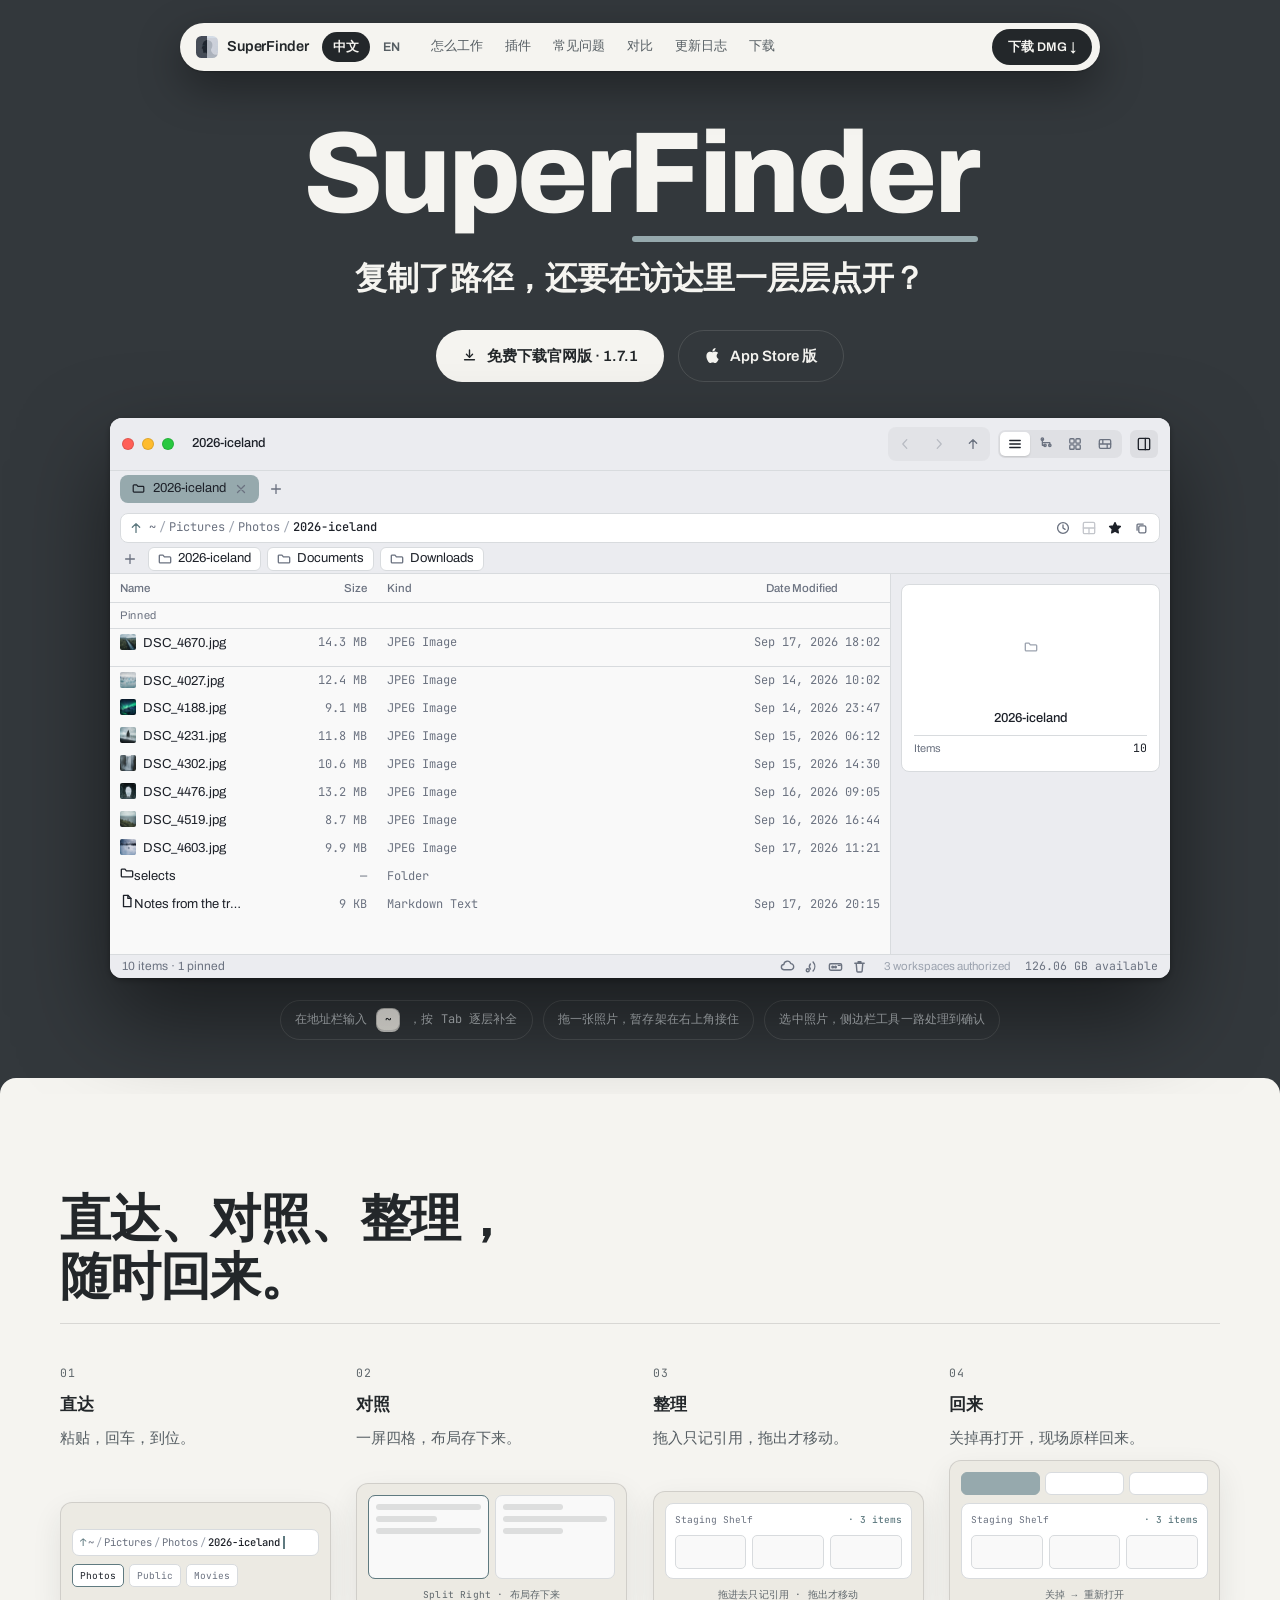
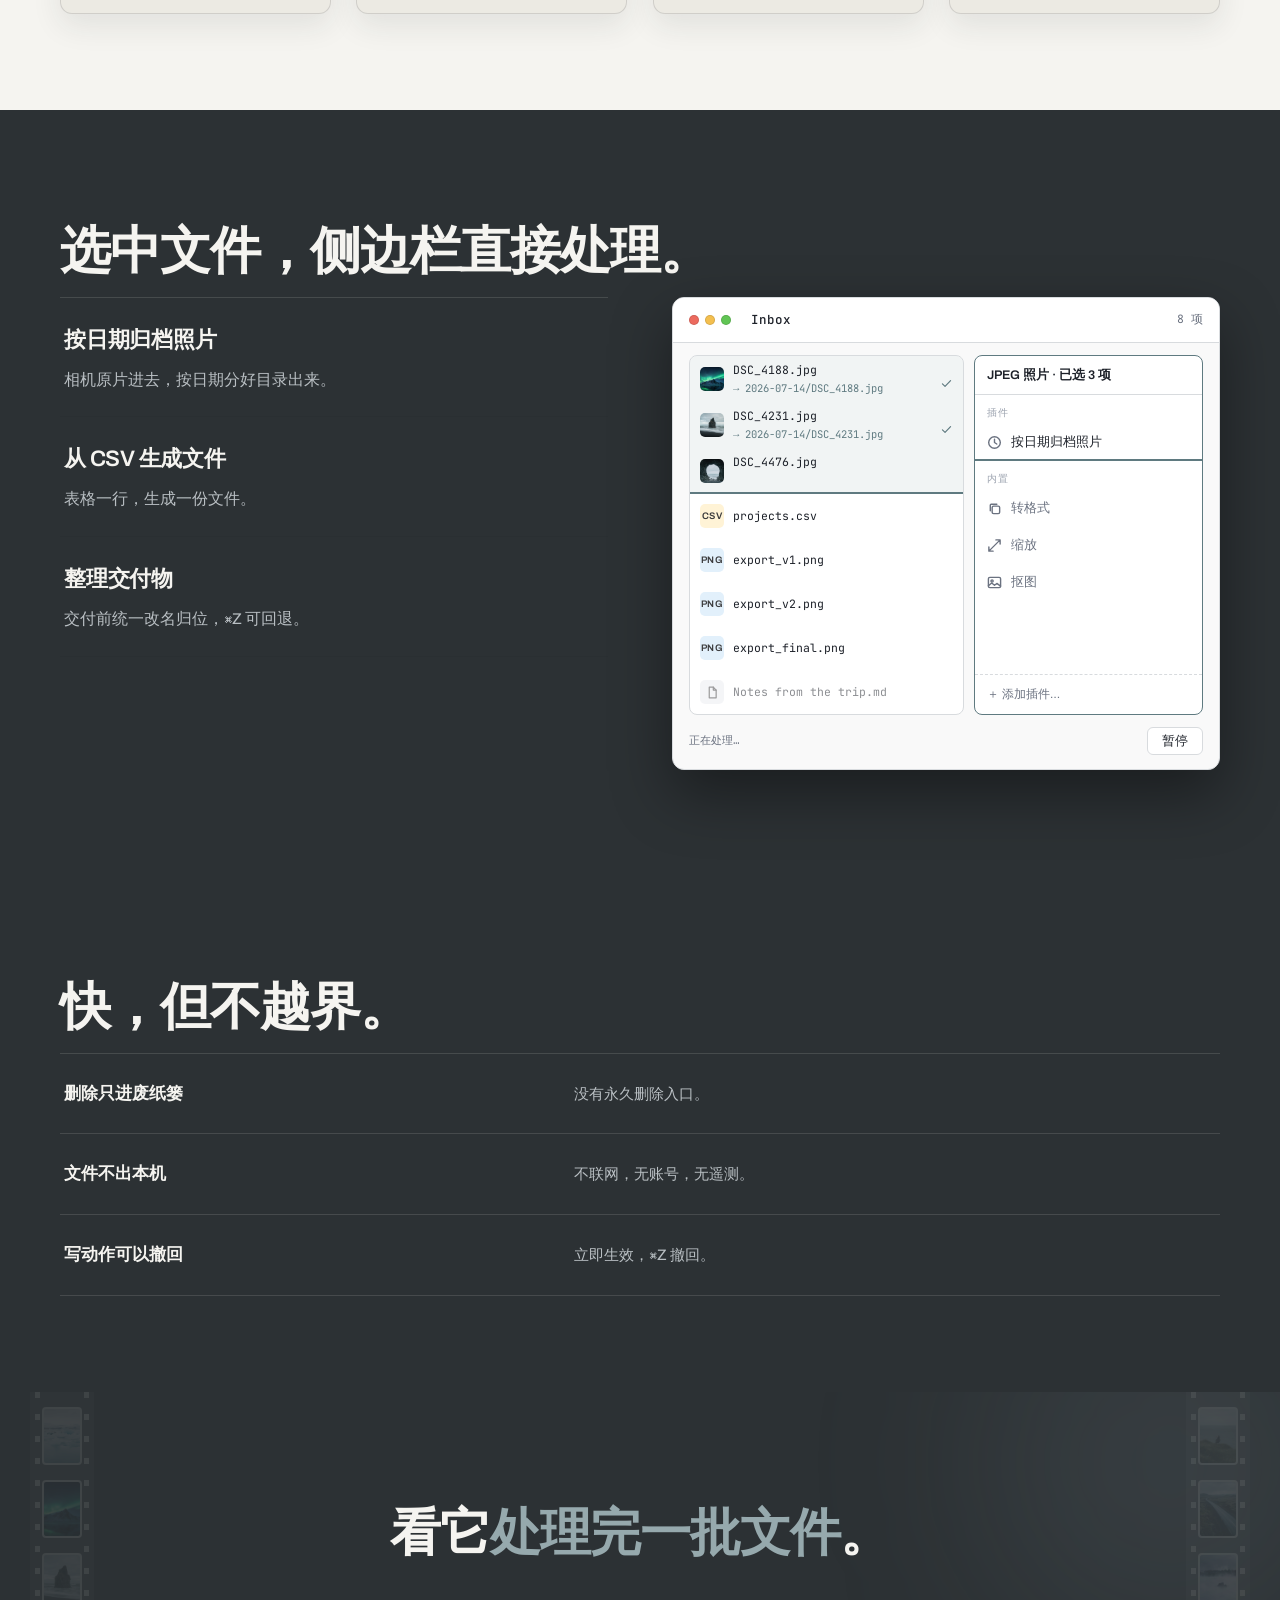
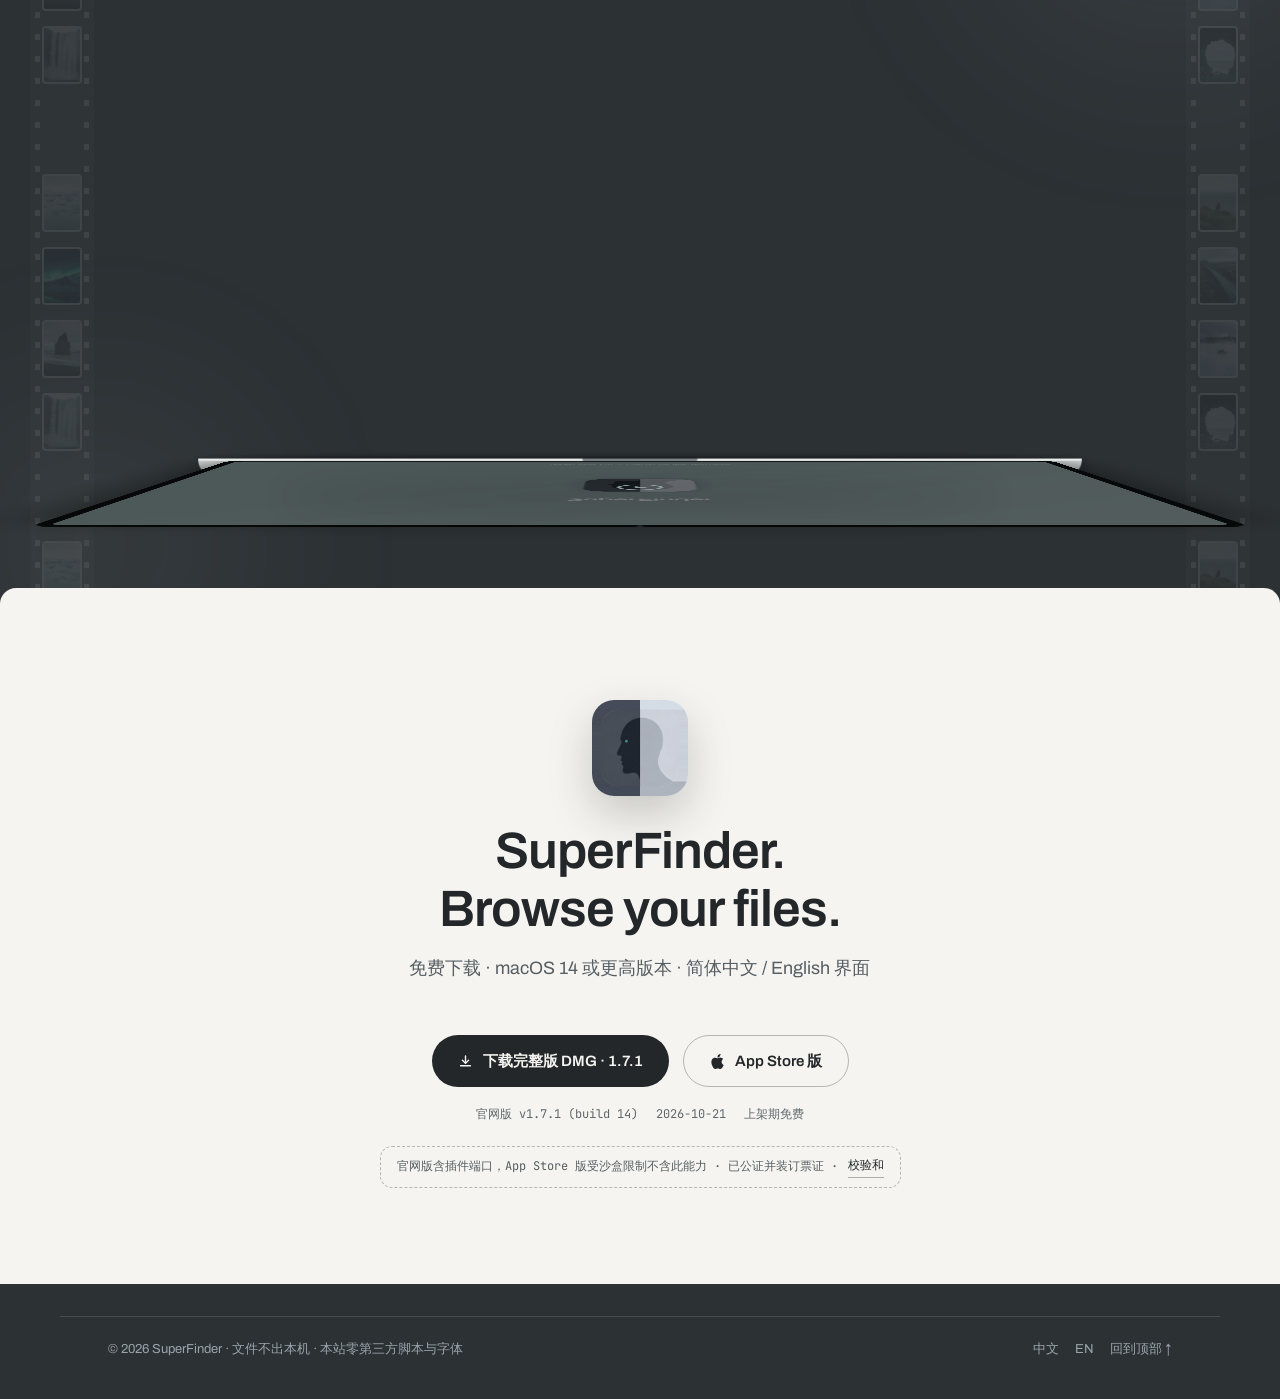
==== commit 7f3e59c3: "官网直发 DMG 1.7.1（build 14）：摇晃唤出托盘暂存架（Dropover 式拖拽摇晃唤出）；旧 1.7.0 DMG 按单版本惯例下架" ====
--- a/index.html
+++ b/index.html
@@ -41,7 +41,7 @@
       <a href="./changelog/">更新日志</a>
       <a href="#download">下载</a>
     </div>
-    <a class="as-pill" href="./download/SuperFinder-1.7.0.dmg" download>下载 DMG ↓</a>
+    <a class="as-pill" href="./download/SuperFinder-1.7.1.dmg" download>下载 DMG ↓</a>
   </nav>
 </div>
 
@@ -50,7 +50,7 @@
   <div class="hook">
     <h1 class="hero-name rv">Super<span class="u">Finder</span></h1>
     <p class="hero-hook rv" data-step="1">复制了路径，还要在访达里一层层点开？</p>
-    <div class="dl-actions hero-cta rv" data-step="2"><a class="btn btn-paper" href="./download/SuperFinder-1.7.0.dmg" download><svg viewBox="0 0 16 16" fill="none" stroke="currentColor" stroke-width="1.5" stroke-linecap="round" stroke-linejoin="round" aria-hidden="true"><path d="M8 2v7.5"/><path d="M4.75 6.75 8 10l3.25-3.25"/><path d="M2.75 12.5h10.5"/></svg>免费下载官网版 · 1.7.0</a><a class="btn btn-ghost" href="https://apps.apple.com/cn/app/superfinder-pro/id6815762788?mt=12" target="_blank" rel="noopener"><svg viewBox="0 0 16 16" fill="currentColor" aria-hidden="true"><path d="M11.182.008C11.148-.03 9.923.023 8.857 1.18c-1.066 1.156-.902 2.482-.878 2.516s1.52.087 2.475-1.258.762-2.391.728-2.43m3.314 11.733c-.048-.096-2.325-1.234-2.113-3.422s1.675-2.789 1.698-2.854-.597-.79-1.254-1.157a3.7 3.7 0 0 0-1.563-.434c-.108-.003-.483-.095-1.254.116-.508.139-1.653.589-1.968.607-.316.018-1.256-.522-2.267-.665-.647-.125-1.333.131-1.824.328-.49.196-1.422.754-2.074 2.237-.652 1.482-.311 3.83-.067 4.56s.625 1.924 1.273 2.796c.576.984 1.34 1.667 1.659 1.899s1.219.386 1.843.067c.502-.308 1.408-.485 1.766-.472.357.013 1.061.154 1.782.539.571.197 1.111.115 1.652-.105.541-.221 1.324-1.059 2.238-2.758q.52-1.185.473-1.282"/></svg>App Store 版</a></div>
+    <div class="dl-actions hero-cta rv" data-step="2"><a class="btn btn-paper" href="./download/SuperFinder-1.7.1.dmg" download><svg viewBox="0 0 16 16" fill="none" stroke="currentColor" stroke-width="1.5" stroke-linecap="round" stroke-linejoin="round" aria-hidden="true"><path d="M8 2v7.5"/><path d="M4.75 6.75 8 10l3.25-3.25"/><path d="M2.75 12.5h10.5"/></svg>免费下载官网版 · 1.7.1</a><a class="btn btn-ghost" href="https://apps.apple.com/cn/app/superfinder-pro/id6815762788?mt=12" target="_blank" rel="noopener"><svg viewBox="0 0 16 16" fill="currentColor" aria-hidden="true"><path d="M11.182.008C11.148-.03 9.923.023 8.857 1.18c-1.066 1.156-.902 2.482-.878 2.516s1.52.087 2.475-1.258.762-2.391.728-2.43m3.314 11.733c-.048-.096-2.325-1.234-2.113-3.422s1.675-2.789 1.698-2.854-.597-.79-1.254-1.157a3.7 3.7 0 0 0-1.563-.434c-.108-.003-.483-.095-1.254.116-.508.139-1.653.589-1.968.607-.316.018-1.256-.522-2.267-.665-.647-.125-1.333.131-1.824.328-.49.196-1.422.754-2.074 2.237-.652 1.482-.311 3.83-.067 4.56s.625 1.924 1.273 2.796c.576.984 1.34 1.667 1.659 1.899s1.219.386 1.843.067c.502-.308 1.408-.485 1.766-.472.357.013 1.061.154 1.782.539.571.197 1.111.115 1.652-.105.541-.221 1.324-1.059 2.238-2.758q.52-1.185.473-1.282"/></svg>App Store 版</a></div>
   </div>
 
   <div class="window-stage rv" data-step="2">
@@ -343,14 +343,14 @@
     <h2 class="rv" data-step="1" lang="en">SuperFinder.<br>Browse your files.</h2>
     <p class="lede rv" data-step="2">免费下载 · macOS 14 或更高版本 · 简体中文 / English 界面</p>
     <div class="dl-actions rv" data-step="3">
-      <a class="btn btn-ink" href="./download/SuperFinder-1.7.0.dmg" download><svg viewBox="0 0 16 16" fill="none" stroke="currentColor" stroke-width="1.5" stroke-linecap="round" stroke-linejoin="round" aria-hidden="true"><path d="M8 2v7.5"/><path d="M4.75 6.75 8 10l3.25-3.25"/><path d="M2.75 12.5h10.5"/></svg>下载完整版 DMG · 1.7.0</a>
+      <a class="btn btn-ink" href="./download/SuperFinder-1.7.1.dmg" download><svg viewBox="0 0 16 16" fill="none" stroke="currentColor" stroke-width="1.5" stroke-linecap="round" stroke-linejoin="round" aria-hidden="true"><path d="M8 2v7.5"/><path d="M4.75 6.75 8 10l3.25-3.25"/><path d="M2.75 12.5h10.5"/></svg>下载完整版 DMG · 1.7.1</a>
       <a class="btn btn-ghost on-paper" href="https://apps.apple.com/cn/app/superfinder-pro/id6815762788?mt=12" target="_blank" rel="noopener"><svg viewBox="0 0 16 16" fill="currentColor" aria-hidden="true"><path d="M11.182.008C11.148-.03 9.923.023 8.857 1.18c-1.066 1.156-.902 2.482-.878 2.516s1.52.087 2.475-1.258.762-2.391.728-2.43m3.314 11.733c-.048-.096-2.325-1.234-2.113-3.422s1.675-2.789 1.698-2.854-.597-.79-1.254-1.157a3.7 3.7 0 0 0-1.563-.434c-.108-.003-.483-.095-1.254.116-.508.139-1.653.589-1.968.607-.316.018-1.256-.522-2.267-.665-.647-.125-1.333.131-1.824.328-.49.196-1.422.754-2.074 2.237-.652 1.482-.311 3.83-.067 4.56s.625 1.924 1.273 2.796c.576.984 1.34 1.667 1.659 1.899s1.219.386 1.843.067c.502-.308 1.408-.485 1.766-.472.357.013 1.061.154 1.782.539.571.197 1.111.115 1.652-.105.541-.221 1.324-1.059 2.238-2.758q.52-1.185.473-1.282"/></svg>App Store 版</a>
     </div>
     <div class="dl-meta rv" data-step="4">
-      <span>官网版 v1.7.0 (build 13)</span><span>2026-10-20</span><span>上架期免费</span>
+      <span>官网版 v1.7.1 (build 14)</span><span>2026-10-21</span><span>上架期免费</span>
     </div>
     <div class="rv" data-step="5">
-      <p class="dl-flag" id="dl-flag">官网版含插件端口，App Store 版受沙盒限制不含此能力 · 已公证并装订票证 · <a href="./download/SuperFinder-1.7.0.dmg.sha256">校验和</a></p>
+      <p class="dl-flag" id="dl-flag">官网版含插件端口，App Store 版受沙盒限制不含此能力 · 已公证并装订票证 · <a href="./download/SuperFinder-1.7.1.dmg.sha256">校验和</a></p>
     </div>
   </div>
 </section>
@@ -395,13 +395,14 @@
         "标签页与四向窗格拆分",
         "命名布局保存与还原",
         "引用式暂存架",
+        "摇晃唤出托盘暂存架",
         "批量重命名实时预览",
         "类型化插件工具区",
         "会话现场还原",
         "删除只进废纸篓"
       ],
       "screenshot": "https://ichigoooo.github.io/superfinder-site/assets/img/promo-cover.png",
-      "softwareVersion": "1.7.0",
+      "softwareVersion": "1.7.1",
       "offers": { "@type": "Offer", "price": "0", "priceCurrency": "CNY" },
       "author": { "@id": "https://ichigoooo.github.io/superfinder-site/#org" }
     },
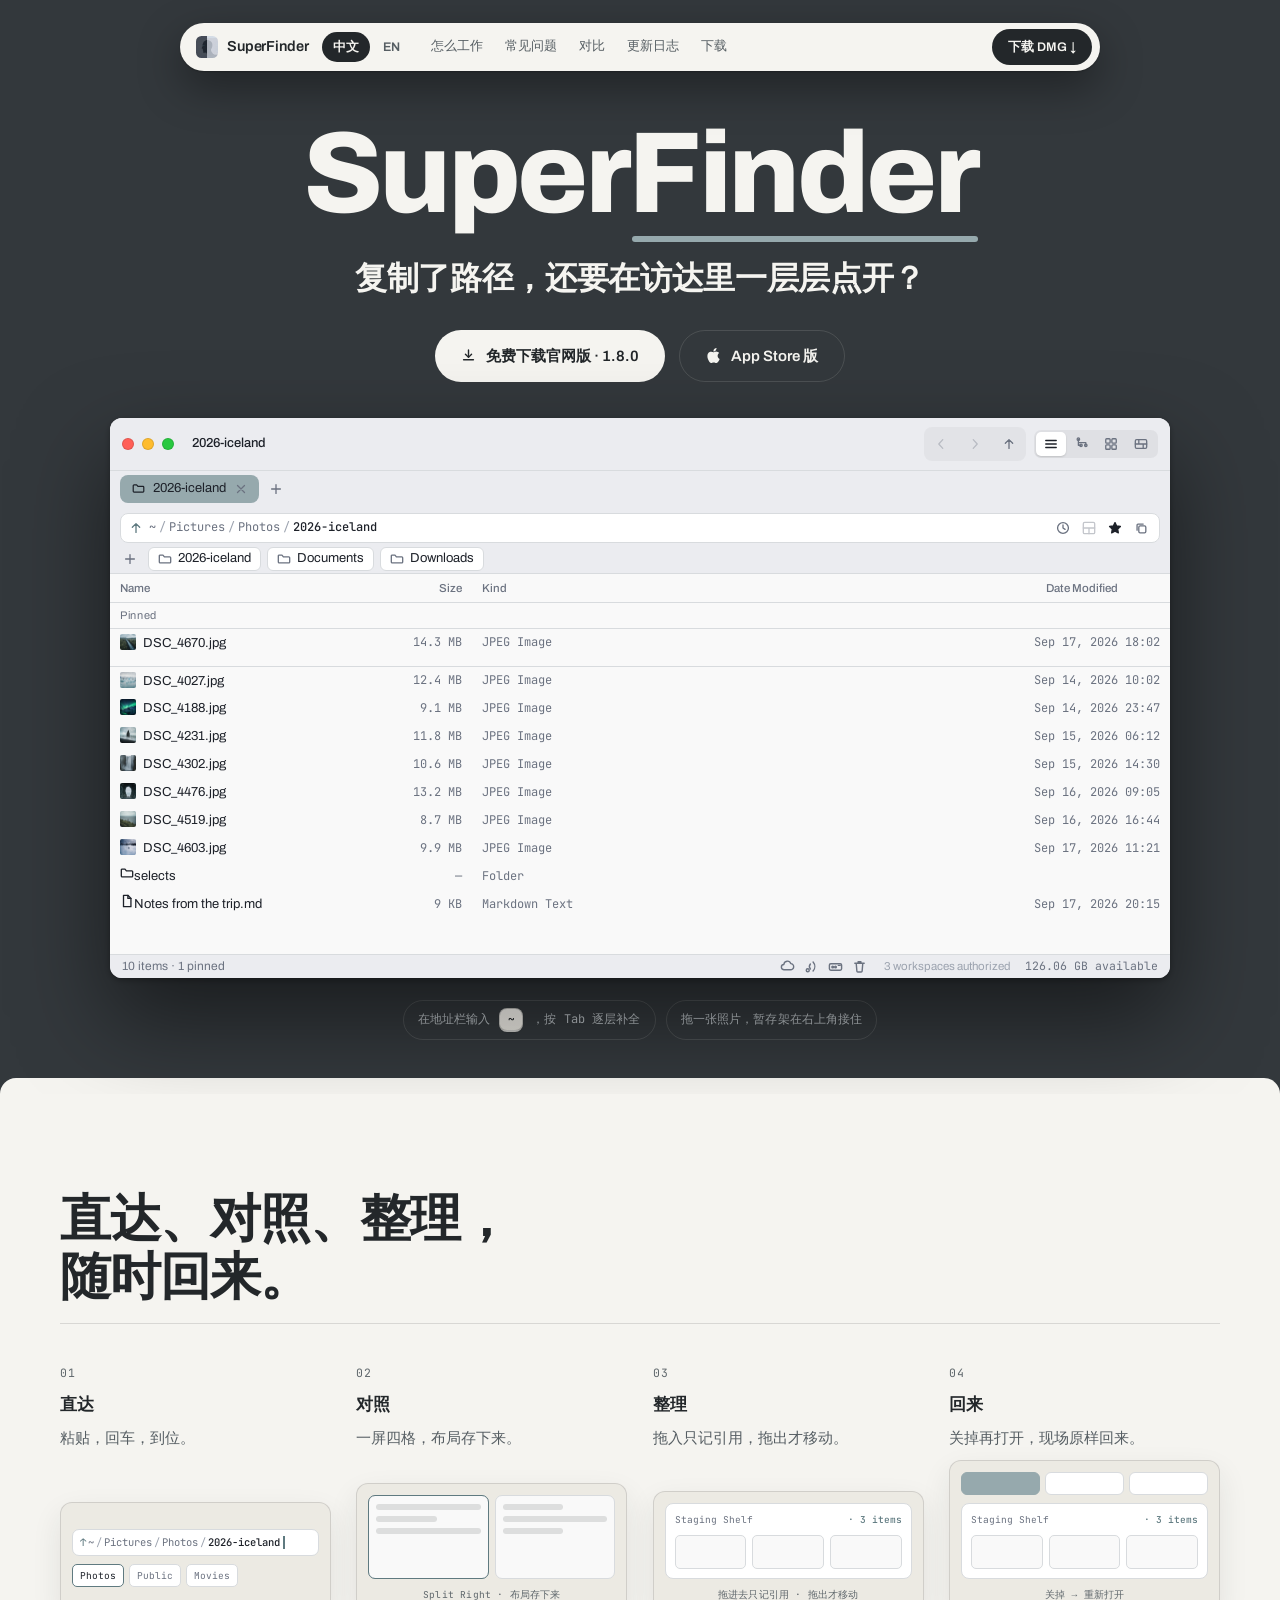
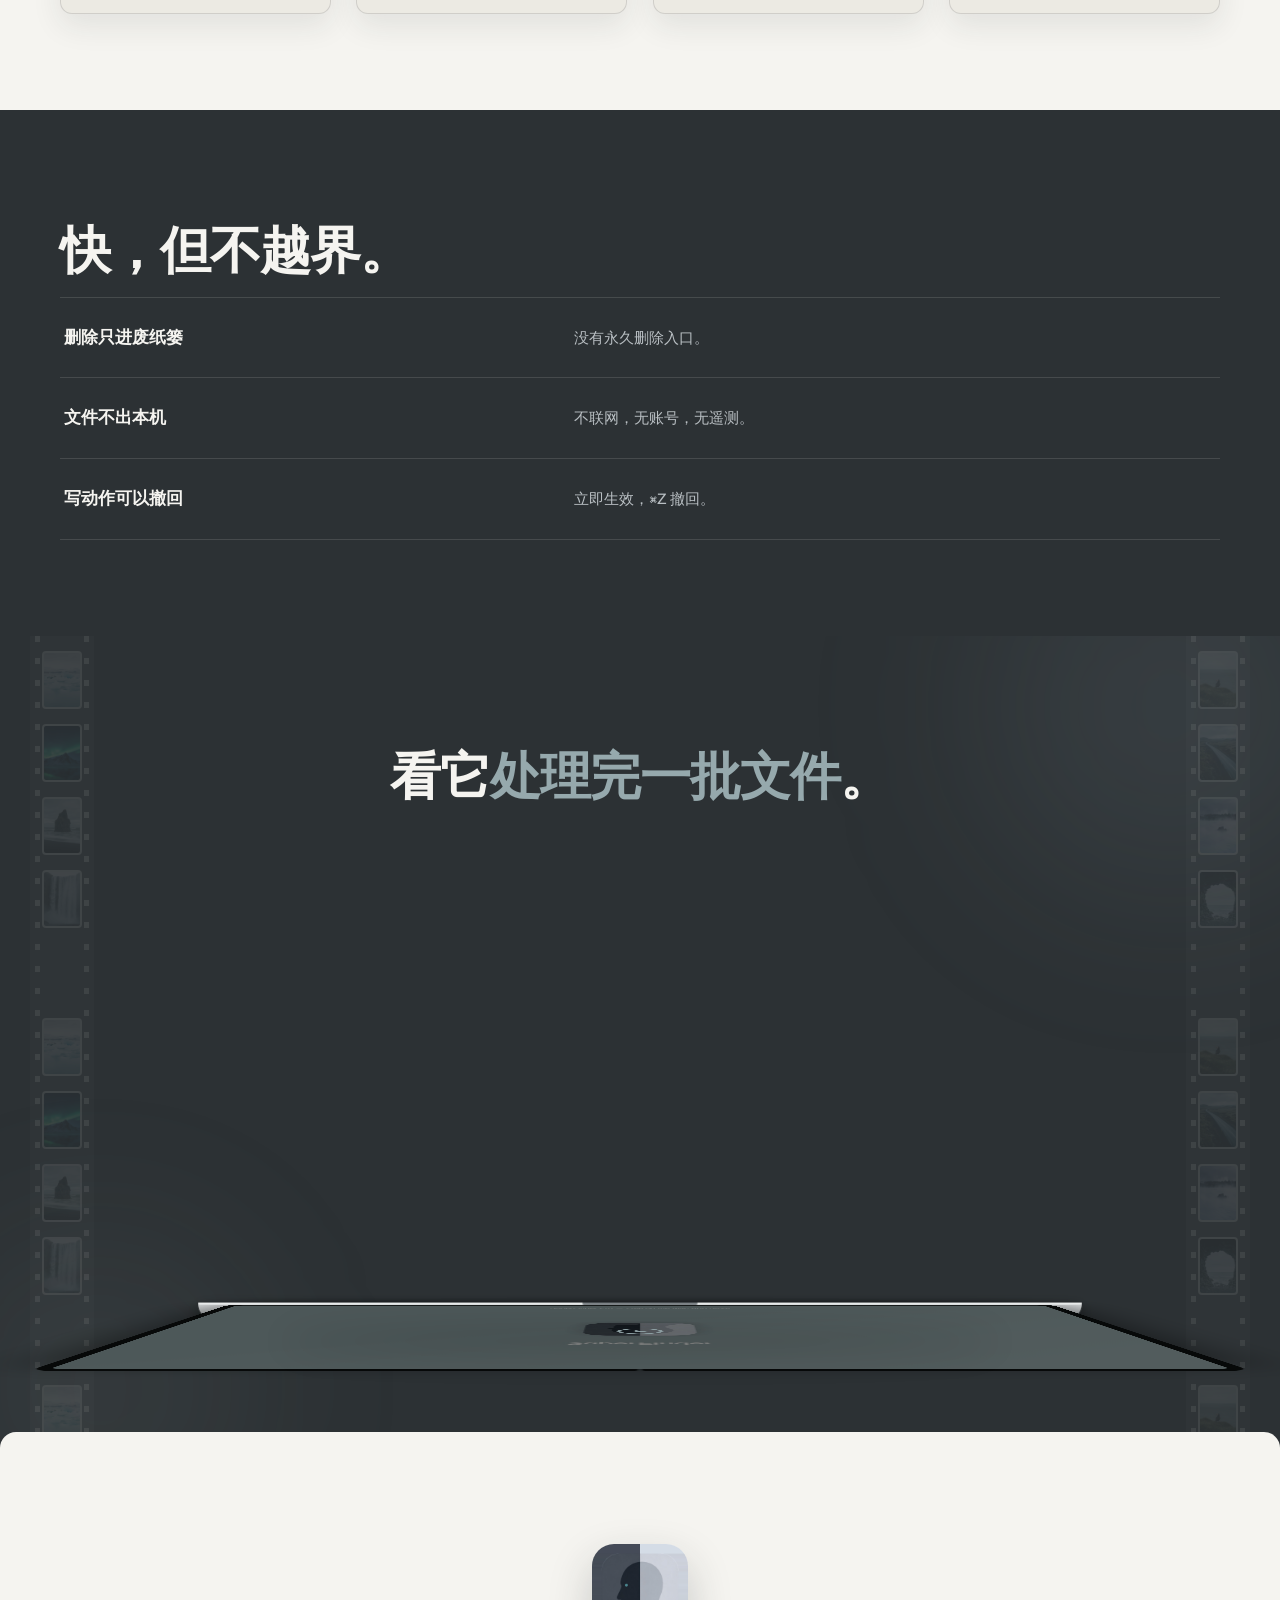
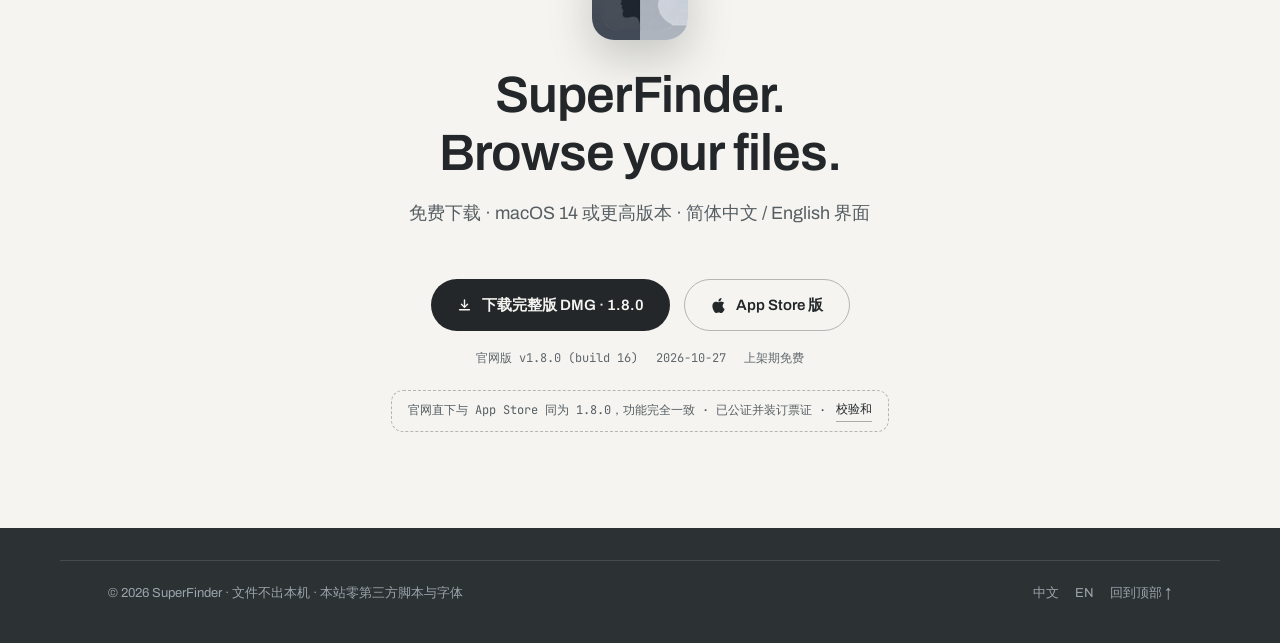
==== commit 356fdcf6: "官网直发 DMG 1.8.0（build 16）：工具系统整体退役 + 快捷打开视觉放大；官网与 App Store 同版本同能力；旧 1.7.1 DMG 按单版本惯例下架" ====
--- a/index.html
+++ b/index.html
@@ -35,13 +35,12 @@
     </div>
     <div class="navlinks">
       <a href="#workflow">怎么工作</a>
-      <a href="#plugins">插件</a>
       <a href="./faq/">常见问题</a>
       <a href="./compare/">对比</a>
       <a href="./changelog/">更新日志</a>
       <a href="#download">下载</a>
     </div>
-    <a class="as-pill" href="./download/SuperFinder-1.7.1.dmg" download>下载 DMG ↓</a>
+    <a class="as-pill" href="./download/SuperFinder-1.8.0.dmg" download>下载 DMG ↓</a>
   </nav>
 </div>
 
@@ -50,7 +49,7 @@
   <div class="hook">
     <h1 class="hero-name rv">Super<span class="u">Finder</span></h1>
     <p class="hero-hook rv" data-step="1">复制了路径，还要在访达里一层层点开？</p>
-    <div class="dl-actions hero-cta rv" data-step="2"><a class="btn btn-paper" href="./download/SuperFinder-1.7.1.dmg" download><svg viewBox="0 0 16 16" fill="none" stroke="currentColor" stroke-width="1.5" stroke-linecap="round" stroke-linejoin="round" aria-hidden="true"><path d="M8 2v7.5"/><path d="M4.75 6.75 8 10l3.25-3.25"/><path d="M2.75 12.5h10.5"/></svg>免费下载官网版 · 1.7.1</a><a class="btn btn-ghost" href="https://apps.apple.com/cn/app/superfinder-pro/id6815762788?mt=12" target="_blank" rel="noopener"><svg viewBox="0 0 16 16" fill="currentColor" aria-hidden="true"><path d="M11.182.008C11.148-.03 9.923.023 8.857 1.18c-1.066 1.156-.902 2.482-.878 2.516s1.52.087 2.475-1.258.762-2.391.728-2.43m3.314 11.733c-.048-.096-2.325-1.234-2.113-3.422s1.675-2.789 1.698-2.854-.597-.79-1.254-1.157a3.7 3.7 0 0 0-1.563-.434c-.108-.003-.483-.095-1.254.116-.508.139-1.653.589-1.968.607-.316.018-1.256-.522-2.267-.665-.647-.125-1.333.131-1.824.328-.49.196-1.422.754-2.074 2.237-.652 1.482-.311 3.83-.067 4.56s.625 1.924 1.273 2.796c.576.984 1.34 1.667 1.659 1.899s1.219.386 1.843.067c.502-.308 1.408-.485 1.766-.472.357.013 1.061.154 1.782.539.571.197 1.111.115 1.652-.105.541-.221 1.324-1.059 2.238-2.758q.52-1.185.473-1.282"/></svg>App Store 版</a></div>
+    <div class="dl-actions hero-cta rv" data-step="2"><a class="btn btn-paper" href="./download/SuperFinder-1.8.0.dmg" download><svg viewBox="0 0 16 16" fill="none" stroke="currentColor" stroke-width="1.5" stroke-linecap="round" stroke-linejoin="round" aria-hidden="true"><path d="M8 2v7.5"/><path d="M4.75 6.75 8 10l3.25-3.25"/><path d="M2.75 12.5h10.5"/></svg>免费下载官网版 · 1.8.0</a><a class="btn btn-ghost" href="https://apps.apple.com/cn/app/superfinder-pro/id6815762788?mt=12" target="_blank" rel="noopener"><svg viewBox="0 0 16 16" fill="currentColor" aria-hidden="true"><path d="M11.182.008C11.148-.03 9.923.023 8.857 1.18c-1.066 1.156-.902 2.482-.878 2.516s1.52.087 2.475-1.258.762-2.391.728-2.43m3.314 11.733c-.048-.096-2.325-1.234-2.113-3.422s1.675-2.789 1.698-2.854-.597-.79-1.254-1.157a3.7 3.7 0 0 0-1.563-.434c-.108-.003-.483-.095-1.254.116-.508.139-1.653.589-1.968.607-.316.018-1.256-.522-2.267-.665-.647-.125-1.333.131-1.824.328-.49.196-1.422.754-2.074 2.237-.652 1.482-.311 3.83-.067 4.56s.625 1.924 1.273 2.796c.576.984 1.34 1.667 1.659 1.899s1.219.386 1.843.067c.502-.308 1.408-.485 1.766-.472.357.013 1.061.154 1.782.539.571.197 1.111.115 1.652-.105.541-.221 1.324-1.059 2.238-2.758q.52-1.185.473-1.282"/></svg>App Store 版</a></div>
   </div>
 
   <div class="window-stage rv" data-step="2">
@@ -71,7 +70,6 @@
           <button data-view="icons" aria-label="Icons"></button>
           <button data-view="gallery" aria-label="Gallery"></button>
         </span>
-        <button class="tbtn" id="btn-sidebar" aria-label="Toggle sidebar" aria-pressed="true"></button>
       </div>
       <div class="hr"></div>
       <!-- tab strip -->
@@ -95,10 +93,6 @@
       <!-- content: panes + sidebar dock -->
       <div class="paneswrap">
         <div class="panes" id="panes"></div>
-        <aside class="sfsidebar" id="sfsidebar" aria-label="Sidebar">
-          <div class="sb-scroll" id="sb-scroll"></div>
-          <div class="sb-page" id="sb-page" style="display:none"></div>
-        </aside>
         <button class="shelf-anchor" id="shelfanchor" aria-label="Staging shelf"><span id="shelfbadge" class="shelf-badge">0</span></button>
         <div class="shelf-card" id="shelfcard">
           <div class="shelf-head"><b>Staging Shelf</b><span class="cnt" id="shelfcnt">· 0 items</span><button class="clear" id="shelfcollapse" hidden>Collapse</button><button class="clear" id="shelfclear" disabled>Clear</button></div>
@@ -144,7 +138,6 @@
   <div class="tryhints rv" data-step="3">
     <button class="tryhint" data-act="addr">在地址栏输入 <span class="kbd">~</span>，按 Tab 逐层补全</button>
     <button class="tryhint" data-act="shelf">拖一张照片，暂存架在右上角接住</button>
-    <button class="tryhint" data-act="sb">选中照片，侧边栏工具一路处理到确认</button>
   </div>
 </header>
 
@@ -202,43 +195,6 @@
         </div>
       </li>
     </ol>
-  </div>
-</section>
-
-<!-- ======================= TOOLS & PLUGINS ======================= -->
-<section class="slab-dark" id="plugins">
-  <div class="wrap slab-inner">
-    <h2 class="rv">选中文件，侧边栏直接处理。</h2>
-    <div class="two-col">
-      <div>
-        <div class="beat">
-          <div class="beat-row rv" data-step="1"><h3>按日期归档照片</h3><p>相机原片进去，按日期分好目录出来。</p></div>
-          <div class="beat-row rv" data-step="2"><h3>从 CSV 生成文件</h3><p>表格一行，生成一份文件。</p></div>
-          <div class="beat-row rv" data-step="3"><h3>整理交付物</h3><p>交付前统一改名归位，⌘Z 可回退。</p></div>
-        </div>
-      </div>
-      <div class="sticky">
-        <div class="rv" data-step="2">
-          <div class="ffd" id="ffd" role="group" aria-label="插件侧边栏演示">
-            <div class="ffd-titlebar">
-              <span class="lights" aria-hidden="true"><i class="light r"></i><i class="light y"></i><i class="light g"></i></span>
-              <b id="ffd-file">Inbox</b>
-              <span class="cnt" id="ffd-cnt">8 项</span>
-            </div>
-            <div class="ffd-body">
-              <div class="ffd-files" id="ffd-files" aria-label="文件列表，点击切换选中"></div>
-              <aside class="ffd-side" id="ffd-side" aria-label="插件侧边栏"></aside>
-            </div>
-            <div class="ffd-foot">
-              <span class="ffd-msg" id="ffd-msg"></span>
-              <button class="ffd-btn" id="ffd-undo" hidden>⌘Z 撤回</button>
-              <button class="ffd-btn primary" id="ffd-run">播放演示</button>
-            </div>
-            <noscript><div class="ffd-foot"><span class="ffd-msg">演示需要 JavaScript。目录里混放照片、CSV 与 PNG，点击文件，侧边栏按类型给出对应插件。</span></div></noscript>
-          </div>
-        </div>
-      </div>
-    </div>
   </div>
 </section>
 
@@ -343,14 +299,14 @@
     <h2 class="rv" data-step="1" lang="en">SuperFinder.<br>Browse your files.</h2>
     <p class="lede rv" data-step="2">免费下载 · macOS 14 或更高版本 · 简体中文 / English 界面</p>
     <div class="dl-actions rv" data-step="3">
-      <a class="btn btn-ink" href="./download/SuperFinder-1.7.1.dmg" download><svg viewBox="0 0 16 16" fill="none" stroke="currentColor" stroke-width="1.5" stroke-linecap="round" stroke-linejoin="round" aria-hidden="true"><path d="M8 2v7.5"/><path d="M4.75 6.75 8 10l3.25-3.25"/><path d="M2.75 12.5h10.5"/></svg>下载完整版 DMG · 1.7.1</a>
+      <a class="btn btn-ink" href="./download/SuperFinder-1.8.0.dmg" download><svg viewBox="0 0 16 16" fill="none" stroke="currentColor" stroke-width="1.5" stroke-linecap="round" stroke-linejoin="round" aria-hidden="true"><path d="M8 2v7.5"/><path d="M4.75 6.75 8 10l3.25-3.25"/><path d="M2.75 12.5h10.5"/></svg>下载完整版 DMG · 1.8.0</a>
       <a class="btn btn-ghost on-paper" href="https://apps.apple.com/cn/app/superfinder-pro/id6815762788?mt=12" target="_blank" rel="noopener"><svg viewBox="0 0 16 16" fill="currentColor" aria-hidden="true"><path d="M11.182.008C11.148-.03 9.923.023 8.857 1.18c-1.066 1.156-.902 2.482-.878 2.516s1.52.087 2.475-1.258.762-2.391.728-2.43m3.314 11.733c-.048-.096-2.325-1.234-2.113-3.422s1.675-2.789 1.698-2.854-.597-.79-1.254-1.157a3.7 3.7 0 0 0-1.563-.434c-.108-.003-.483-.095-1.254.116-.508.139-1.653.589-1.968.607-.316.018-1.256-.522-2.267-.665-.647-.125-1.333.131-1.824.328-.49.196-1.422.754-2.074 2.237-.652 1.482-.311 3.83-.067 4.56s.625 1.924 1.273 2.796c.576.984 1.34 1.667 1.659 1.899s1.219.386 1.843.067c.502-.308 1.408-.485 1.766-.472.357.013 1.061.154 1.782.539.571.197 1.111.115 1.652-.105.541-.221 1.324-1.059 2.238-2.758q.52-1.185.473-1.282"/></svg>App Store 版</a>
     </div>
     <div class="dl-meta rv" data-step="4">
-      <span>官网版 v1.7.1 (build 14)</span><span>2026-10-21</span><span>上架期免费</span>
+      <span>官网版 v1.8.0 (build 16)</span><span>2026-10-27</span><span>上架期免费</span>
     </div>
     <div class="rv" data-step="5">
-      <p class="dl-flag" id="dl-flag">官网版含插件端口，App Store 版受沙盒限制不含此能力 · 已公证并装订票证 · <a href="./download/SuperFinder-1.7.1.dmg.sha256">校验和</a></p>
+      <p class="dl-flag" id="dl-flag">官网直下与 App Store 同为 1.8.0，功能完全一致 · 已公证并装订票证 · <a href="./download/SuperFinder-1.8.0.dmg.sha256">校验和</a></p>
     </div>
   </div>
 </section>
@@ -397,12 +353,12 @@
         "引用式暂存架",
         "摇晃唤出托盘暂存架",
         "批量重命名实时预览",
-        "类型化插件工具区",
+        "侧边栏快捷打开：按文件类型用指定应用打开",
         "会话现场还原",
         "删除只进废纸篓"
       ],
       "screenshot": "https://ichigoooo.github.io/superfinder-site/assets/img/promo-cover.png",
-      "softwareVersion": "1.7.1",
+      "softwareVersion": "1.8.0",
       "offers": { "@type": "Offer", "price": "0", "priceCurrency": "CNY" },
       "author": { "@id": "https://ichigoooo.github.io/superfinder-site/#org" }
     },
